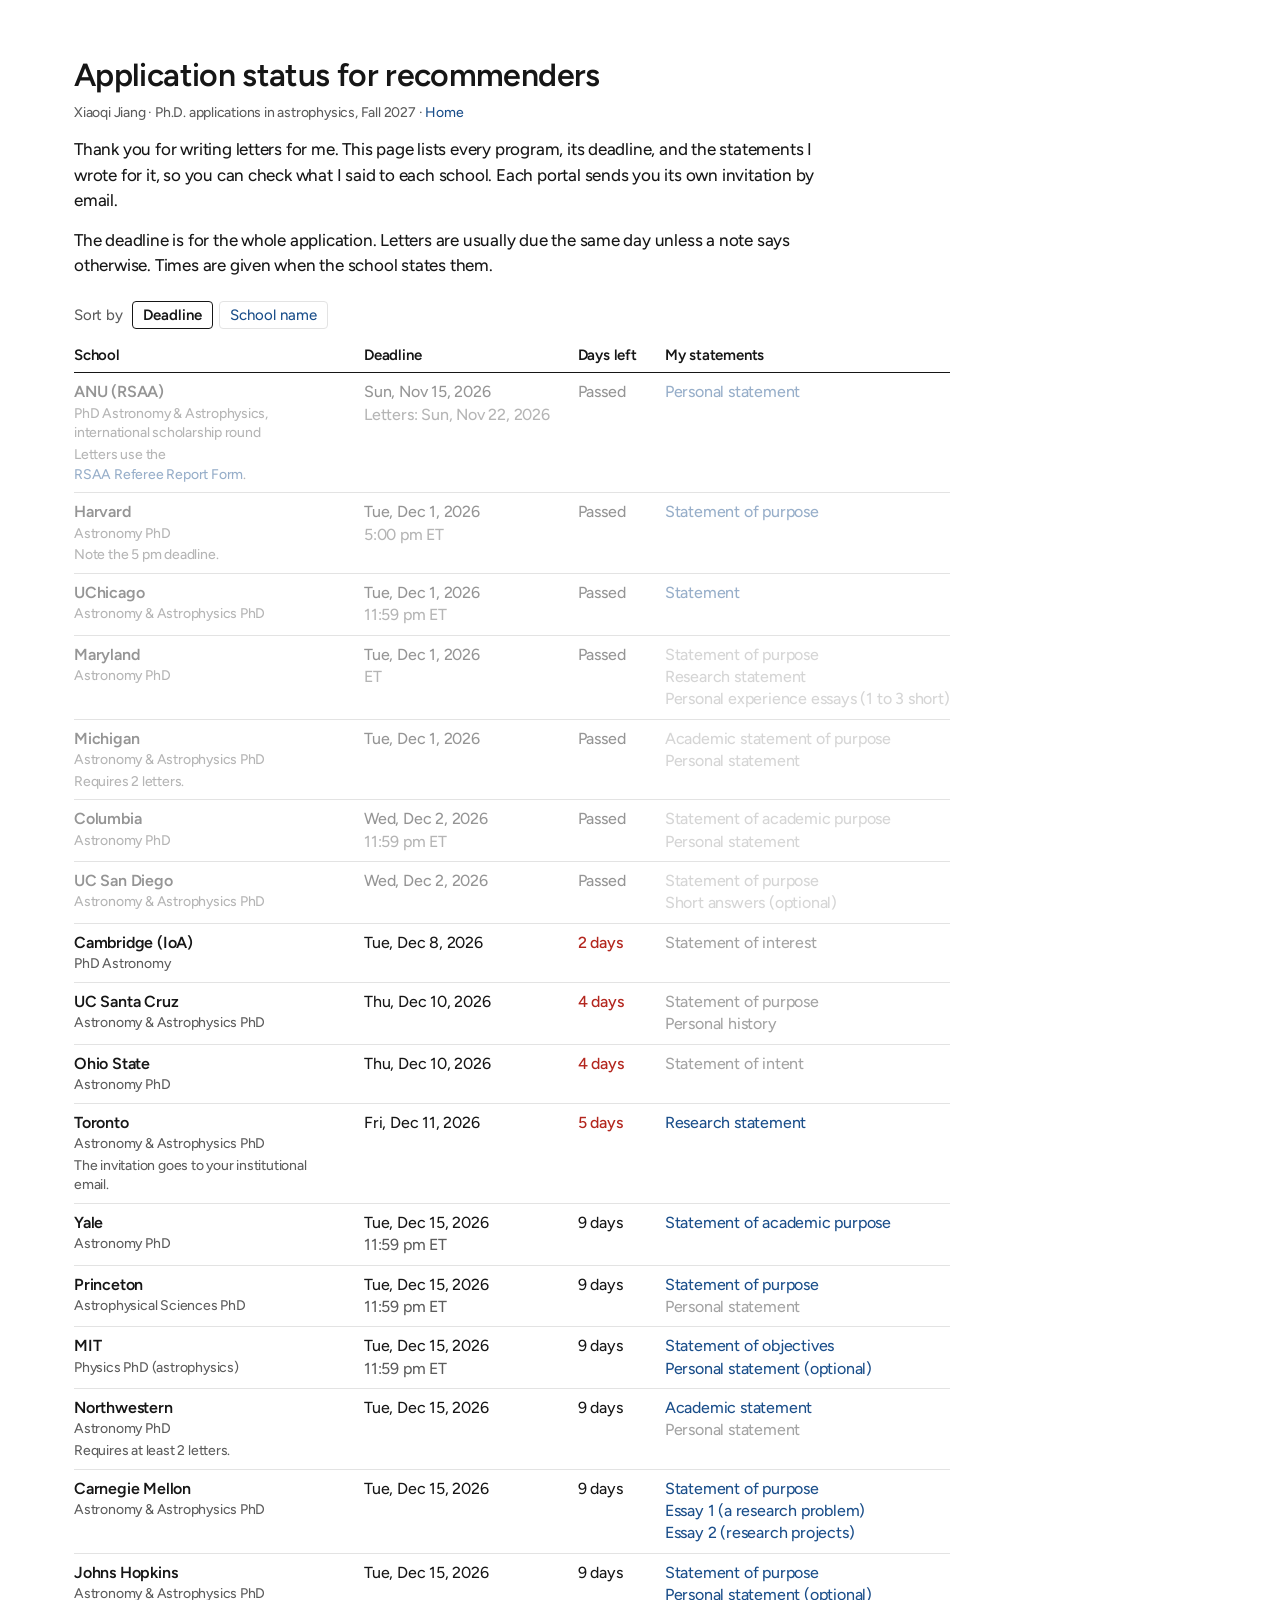
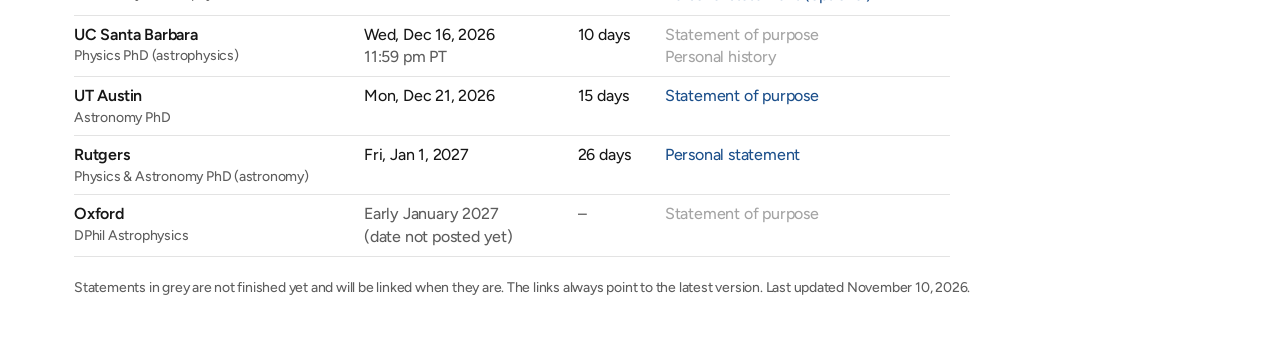
==== applications/index.html @ 821d6c6a "Applications: list every required statement, grey out unfinished ones" ====
<!doctype html>
<html lang="en">
<head>
  <meta charset="utf-8">
  <meta name="viewport" content="width=device-width, initial-scale=1">
  <meta name="robots" content="noindex, nofollow">
  <title>Xiaoqi Jiang: application status for recommenders</title>
  <link rel="preconnect" href="https://fonts.googleapis.com">
  <link rel="preconnect" href="https://fonts.gstatic.com" crossorigin>
  <link href="https://fonts.googleapis.com/css2?family=Figtree:ital,wght@0,300..800;1,300..800&display=swap" rel="stylesheet">
  <link rel="stylesheet" href="style.css">
  <style>
    .wrap { max-width: 1180px; margin: 0 auto; padding: 56px 24px 40px; }
    .wrap h1 { font-size: 32px; font-weight: 600; letter-spacing: -0.02em; line-height: 1.2; margin: 0 0 8px; }
    .intro { max-width: 760px; }
    .tbl { overflow-x: auto; margin-top: 10px; }
    table { border-collapse: collapse; width: auto; font-size: 16px; line-height: 1.4; }
    th { text-align: left; font-weight: 600; color: var(--text); font-size: 15px;
          border-bottom: 1px solid var(--text); padding: 6px 28px 6px 0; vertical-align: bottom; white-space: nowrap; }
    td { border-bottom: 1px solid var(--rule); padding: 8px 28px 8px 0; vertical-align: top; }
    th:last-child, td:last-child { padding-right: 0; }
    td.school { max-width: 290px; }
    td a { white-space: nowrap; }
    .sort { margin-top: 22px; font-size: 15px; color: var(--muted); }
    .sort button { font: inherit; color: var(--accent); background: none; border: 1px solid var(--rule);
                    border-radius: 4px; padding: 2px 10px; margin-left: 6px; cursor: pointer; }
    .sort button.on { color: var(--text); border-color: var(--text); font-weight: 600; }
    tr.past td { opacity: 0.45; }
    tr.soon td.days { color: #b3261e; font-weight: 500; }
    .prog { color: var(--muted); font-size: 14px; }
    .note { font-size: 14px; margin-top: 2px; }
    .dl { white-space: nowrap; }
    .days, .n { white-space: nowrap; }
    .st { text-align: center; white-space: nowrap; }
    .ok { color: #1b7a3a; font-weight: 500; }
    .muted { color: var(--muted); }
    .todo { color: #a3a3a3; white-space: nowrap; cursor: default; }
    .group th { border-bottom: none; padding-bottom: 0; text-align: center; font-weight: 500; color: var(--muted); font-size: 13px; }
  </style>
</head>
<body>
  <div class="wrap">
    <h1>Application status for recommenders</h1>
    <p class="muted" style="font-size:14px">Xiaoqi Jiang &middot; Ph.D. applications in astrophysics, Fall 2027 &middot; <a href="../">Home</a></p>

    <div class="intro">
      <p>Thank you for writing letters for me. This page lists every program, its deadline, and the statements I wrote for it,
      so you can check what I said to each school. Each portal sends you its own invitation by email.</p>
      <p>The deadline is for the whole application. Letters are usually due the same day unless a note says otherwise.
      Times are given when the school states them.</p>
    </div>

    <div class="sort">Sort by <button type="button" data-key="due" class="on">Deadline</button><button type="button" data-key="name">School name</button></div>

    <div class="tbl">
    <table>
      <thead>
        
        <tr>
          <th>School</th><th>Deadline</th><th>Days left</th><th>My statements</th>
        </tr>
      </thead>
      <tbody>
      <tr data-due="2026-11-22" data-name="ANU (RSAA)">
        <td class="school"><strong>ANU (RSAA)</strong><div class="prog">PhD Astronomy &amp; Astrophysics, international scholarship round</div><div class="note">Letters use the <a href="docs/ANU_RSAA_Referee_Report_Form.docx">RSAA Referee Report Form</a>.</div></td>
        <td class="dl">Sun, Nov 15, 2026<br><span class="muted">Letters: Sun, Nov 22, 2026</span></td>
        <td class="days" data-due="2026-11-22"></td>
        <td class="docs"><a href="docs/ANU_Personal_Statement_Xiaoqi_Jiang.pdf">Personal statement</a></td>
      </tr>
      <tr data-due="2026-12-01" data-name="Harvard">
        <td class="school"><strong>Harvard</strong><div class="prog">Astronomy PhD</div><div class="note">Note the 5 pm deadline.</div></td>
        <td class="dl">Tue, Dec 1, 2026<br><span class="muted">5:00 pm ET</span></td>
        <td class="days" data-due="2026-12-01"></td>
        <td class="docs"><a href="docs/Harvard_SOP_Xiaoqi_Jiang.pdf">Statement of purpose</a></td>
      </tr>
      <tr data-due="2026-12-01" data-name="UChicago">
        <td class="school"><strong>UChicago</strong><div class="prog">Astronomy &amp; Astrophysics PhD</div></td>
        <td class="dl">Tue, Dec 1, 2026<br><span class="muted">11:59 pm ET</span></td>
        <td class="days" data-due="2026-12-01"></td>
        <td class="docs"><a href="docs/UChicago_Statement_Xiaoqi_Jiang.pdf">Statement</a></td>
      </tr>
      <tr data-due="2026-12-01" data-name="Maryland">
        <td class="school"><strong>Maryland</strong><div class="prog">Astronomy PhD</div></td>
        <td class="dl">Tue, Dec 1, 2026<br><span class="muted">ET</span></td>
        <td class="days" data-due="2026-12-01"></td>
        <td class="docs"><span class="todo">Statement of purpose</span><br><span class="todo">Research statement</span><br><span class="todo">Personal experience essays (1 to 3 short)</span></td>
      </tr>
      <tr data-due="2026-12-01" data-name="Michigan">
        <td class="school"><strong>Michigan</strong><div class="prog">Astronomy &amp; Astrophysics PhD</div><div class="note">Requires 2 letters.</div></td>
        <td class="dl">Tue, Dec 1, 2026</td>
        <td class="days" data-due="2026-12-01"></td>
        <td class="docs"><span class="todo">Academic statement of purpose</span><br><span class="todo">Personal statement</span></td>
      </tr>
      <tr data-due="2026-12-02" data-name="Columbia">
        <td class="school"><strong>Columbia</strong><div class="prog">Astronomy PhD</div></td>
        <td class="dl">Wed, Dec 2, 2026<br><span class="muted">11:59 pm ET</span></td>
        <td class="days" data-due="2026-12-02"></td>
        <td class="docs"><span class="todo">Statement of academic purpose</span><br><span class="todo">Personal statement</span></td>
      </tr>
      <tr data-due="2026-12-02" data-name="UC San Diego">
        <td class="school"><strong>UC San Diego</strong><div class="prog">Astronomy &amp; Astrophysics PhD</div></td>
        <td class="dl">Wed, Dec 2, 2026</td>
        <td class="days" data-due="2026-12-02"></td>
        <td class="docs"><span class="todo">Statement of purpose</span><br><span class="todo">Short answers (optional)</span></td>
      </tr>
      <tr data-due="2026-12-08" data-name="Cambridge (IoA)">
        <td class="school"><strong>Cambridge (IoA)</strong><div class="prog">PhD Astronomy</div></td>
        <td class="dl">Tue, Dec 8, 2026</td>
        <td class="days" data-due="2026-12-08"></td>
        <td class="docs"><span class="todo">Statement of interest</span></td>
      </tr>
      <tr data-due="2026-12-10" data-name="UC Santa Cruz">
        <td class="school"><strong>UC Santa Cruz</strong><div class="prog">Astronomy &amp; Astrophysics PhD</div></td>
        <td class="dl">Thu, Dec 10, 2026</td>
        <td class="days" data-due="2026-12-10"></td>
        <td class="docs"><span class="todo">Statement of purpose</span><br><span class="todo">Personal history</span></td>
      </tr>
      <tr data-due="2026-12-10" data-name="Ohio State">
        <td class="school"><strong>Ohio State</strong><div class="prog">Astronomy PhD</div></td>
        <td class="dl">Thu, Dec 10, 2026</td>
        <td class="days" data-due="2026-12-10"></td>
        <td class="docs"><span class="todo">Statement of intent</span></td>
      </tr>
      <tr data-due="2026-12-11" data-name="Toronto">
        <td class="school"><strong>Toronto</strong><div class="prog">Astronomy &amp; Astrophysics PhD</div><div class="note">The invitation goes to your institutional email.</div></td>
        <td class="dl">Fri, Dec 11, 2026</td>
        <td class="days" data-due="2026-12-11"></td>
        <td class="docs"><a href="docs/Toronto_Research_Statement_Xiaoqi_Jiang.pdf">Research statement</a></td>
      </tr>
      <tr data-due="2026-12-15" data-name="Yale">
        <td class="school"><strong>Yale</strong><div class="prog">Astronomy PhD</div></td>
        <td class="dl">Tue, Dec 15, 2026<br><span class="muted">11:59 pm ET</span></td>
        <td class="days" data-due="2026-12-15"></td>
        <td class="docs"><a href="docs/Yale_SOAP_Xiaoqi_Jiang.pdf">Statement of academic purpose</a></td>
      </tr>
      <tr data-due="2026-12-15" data-name="Princeton">
        <td class="school"><strong>Princeton</strong><div class="prog">Astrophysical Sciences PhD</div></td>
        <td class="dl">Tue, Dec 15, 2026<br><span class="muted">11:59 pm ET</span></td>
        <td class="days" data-due="2026-12-15"></td>
        <td class="docs"><a href="docs/Princeton_SOP_Xiaoqi_Jiang.pdf">Statement of purpose</a><br><span class="todo">Personal statement</span></td>
      </tr>
      <tr data-due="2026-12-15" data-name="MIT">
        <td class="school"><strong>MIT</strong><div class="prog">Physics PhD (astrophysics)</div></td>
        <td class="dl">Tue, Dec 15, 2026<br><span class="muted">11:59 pm ET</span></td>
        <td class="days" data-due="2026-12-15"></td>
        <td class="docs"><a href="docs/MIT_SOP_Xiaoqi_Jiang.pdf">Statement of objectives</a><br><a href="docs/MIT_Personal_Statement_Xiaoqi_Jiang.pdf">Personal statement (optional)</a></td>
      </tr>
      <tr data-due="2026-12-15" data-name="Northwestern">
        <td class="school"><strong>Northwestern</strong><div class="prog">Astronomy PhD</div><div class="note">Requires at least 2 letters.</div></td>
        <td class="dl">Tue, Dec 15, 2026</td>
        <td class="days" data-due="2026-12-15"></td>
        <td class="docs"><a href="docs/Northwestern_Academic_Statement_Xiaoqi_Jiang.pdf">Academic statement</a><br><span class="todo">Personal statement</span></td>
      </tr>
      <tr data-due="2026-12-15" data-name="Carnegie Mellon">
        <td class="school"><strong>Carnegie Mellon</strong><div class="prog">Astronomy &amp; Astrophysics PhD</div></td>
        <td class="dl">Tue, Dec 15, 2026</td>
        <td class="days" data-due="2026-12-15"></td>
        <td class="docs"><a href="docs/CMU_SOP_Xiaoqi_Jiang.pdf">Statement of purpose</a><br><a href="docs/CMU_Essay1_Xiaoqi_Jiang.html">Essay 1 (a research problem)</a><br><a href="docs/CMU_Essay2_Xiaoqi_Jiang.html">Essay 2 (research projects)</a></td>
      </tr>
      <tr data-due="2026-12-15" data-name="Johns Hopkins">
        <td class="school"><strong>Johns Hopkins</strong><div class="prog">Astronomy &amp; Astrophysics PhD</div></td>
        <td class="dl">Tue, Dec 15, 2026</td>
        <td class="days" data-due="2026-12-15"></td>
        <td class="docs"><a href="docs/JHU_SOP_Xiaoqi_Jiang.pdf">Statement of purpose</a><br><a href="docs/JHU_Personal_Statement_Xiaoqi_Jiang.pdf">Personal statement (optional)</a></td>
      </tr>
      <tr data-due="2026-12-16" data-name="UC Santa Barbara">
        <td class="school"><strong>UC Santa Barbara</strong><div class="prog">Physics PhD (astrophysics)</div></td>
        <td class="dl">Wed, Dec 16, 2026<br><span class="muted">11:59 pm PT</span></td>
        <td class="days" data-due="2026-12-16"></td>
        <td class="docs"><span class="todo">Statement of purpose</span><br><span class="todo">Personal history</span></td>
      </tr>
      <tr data-due="2026-12-21" data-name="UT Austin">
        <td class="school"><strong>UT Austin</strong><div class="prog">Astronomy PhD</div></td>
        <td class="dl">Mon, Dec 21, 2026</td>
        <td class="days" data-due="2026-12-21"></td>
        <td class="docs"><a href="docs/Austin_SOP_Xiaoqi_Jiang.pdf">Statement of purpose</a></td>
      </tr>
      <tr data-due="2027-01-01" data-name="Rutgers">
        <td class="school"><strong>Rutgers</strong><div class="prog">Physics &amp; Astronomy PhD (astronomy)</div></td>
        <td class="dl">Fri, Jan 1, 2027</td>
        <td class="days" data-due="2027-01-01"></td>
        <td class="docs"><a href="docs/Rutgers_Personal_Statement_Xiaoqi_Jiang.pdf">Personal statement</a></td>
      </tr>
      <tr data-due="9999-12-31" data-name="Oxford">
        <td class="school"><strong>Oxford</strong><div class="prog">DPhil Astrophysics</div></td>
        <td class="dl"><span class="muted">Early January 2027<br>(date not posted yet)</span></td>
        <td class="days muted">&ndash;</td>
        <td class="docs"><span class="todo">Statement of purpose</span></td>
      </tr>
      </tbody>
    </table>
    </div>

    <p class="note muted" style="margin-top:20px">Statements in grey are not finished yet and will be linked when they are.
    The links always point to the latest version. Last updated November 10, 2026.</p>
  </div>

  <script>
    const t = new Date(); t.setHours(0, 0, 0, 0);
    document.querySelectorAll('td.days[data-due]').forEach(td => {
      const [y, m, d] = td.dataset.due.split('-').map(Number);
      const n = Math.round((new Date(y, m - 1, d) - t) / 86400000);
      const tr = td.closest('tr');
      if (n < 0) { td.textContent = 'Passed'; tr.classList.add('past'); }
      else if (n === 0) { td.textContent = 'Today'; tr.classList.add('soon'); }
      else { td.textContent = n + (n === 1 ? ' day' : ' days'); if (n <= 7) tr.classList.add('soon'); }
    });
    const tbody = document.querySelector('tbody');
    const rows = [...tbody.rows].map((r, i) => (r.dataset.i = i, r));
    document.querySelectorAll('.sort button').forEach(b => b.addEventListener('click', () => {
      document.querySelectorAll('.sort button').forEach(x => x.classList.toggle('on', x === b));
      const k = b.dataset.key;
      rows.slice().sort((a, c) => k === 'name'
        ? a.dataset.name.localeCompare(c.dataset.name)
        : (a.dataset.due.localeCompare(c.dataset.due) || a.dataset.i - c.dataset.i))
        .forEach(r => tbody.appendChild(r));
    }));
  </script>
</body>
</html>
---- applications/style.css ----
:root {
  color-scheme: light;
  --bg: #ffffff;
  --text: #161616;
  --muted: #5c5c5c;
  --rule: #e3e3e3;
  --accent: #1a4e8a;
  --font: Figtree, -apple-system, "Helvetica Neue", Arial, sans-serif;
}

* { box-sizing: border-box; }

html { scroll-behavior: smooth; }

body {
  margin: 0;
  background: var(--bg);
  color: var(--text);
  font-family: var(--font);
  font-size: 17px;
  font-weight: 450;
  line-height: 1.5;
  letter-spacing: -0.012em;
  -webkit-font-smoothing: antialiased;
}

a { color: var(--accent); text-decoration: none; }
a:hover { text-decoration: underline; text-underline-offset: 2px; }

.page {
  max-width: 1000px;
  margin: 0 auto;
  padding: 72px 32px 48px;
  display: grid;
  grid-template-columns: 240px 1fr;
  gap: 64px;
}

/* sidebar */

.sidebar {
  position: sticky;
  top: 72px;
  align-self: start;
  font-size: 14px;
  line-height: 1.5;
}

.avatar {
  display: block;
  width: 160px;
  height: 160px;
  border-radius: 50%;
  object-fit: cover;
  margin-bottom: 20px;
}

.name {
  font-family: "Source Serif 4", Georgia, "Times New Roman", serif;
  font-weight: 600;
  font-size: 28px;
  line-height: 1.2;
  margin: 0 0 4px;
}

.pron { color: var(--muted); margin: 0 0 20px; font-size: 13px; }

.affil { margin: 0; }
.org {
  display: grid;
  grid-template-columns: 22px 1fr;
  column-gap: 8px;
  align-items: start;
}
.org img { width: 20px; height: 20px; object-fit: contain; margin-top: 0; }
.org.sub { margin: 8px 0 0 22px; }
.org .deg { color: var(--muted); }
.org.prev { margin-top: 14px; }
.org a { color: var(--text); }
.org a:hover { color: var(--accent); }
strong, b { font-weight: 600; }

.links {
  list-style: none;
  padding: 16px 0 0;
  margin: 20px 0 0;
  border-top: 1px solid var(--rule);
}
.links li { margin-bottom: 6px; }

.toc {
  display: flex;
  flex-direction: column;
  gap: 4px;
  margin-top: 20px;
  padding-top: 16px;
  border-top: 1px solid var(--rule);
}
.toc a { color: var(--muted); }
.toc a:hover { color: var(--accent); text-decoration: none; }

/* main */

main { min-width: 0; }

section { margin-bottom: 44px; }

h2 {
  font-size: 29px;
  font-weight: 600;
  line-height: 1.25;
  letter-spacing: -0.02em;
  margin: 0 0 14px;
  padding-bottom: 8px;
  border-bottom: 1px solid var(--rule);
}

p { margin: 0 0 14px; }

.topics { margin: 8px 0 0; padding-left: 1.2em; }
.topics li { margin-bottom: 4px; }

.project { margin-bottom: 26px; }
.project header {
  display: flex;
  justify-content: space-between;
  align-items: baseline;
  gap: 16px;
}
.project h3 {
  font-size: 19.5px;
  letter-spacing: -0.015em;
  font-weight: 600;
  margin: 0;
}
.meta {
  color: var(--muted);
  font-size: 15px;
  margin: 2px 0 8px;
}

.date {
  font-size: 14px;
  color: var(--muted);
  white-space: nowrap;
}

.papers { padding-left: 1.2em; margin: 0; }
.papers li { margin-bottom: 8px; }

.edu {
  display: grid;
  grid-template-columns: 1fr auto;
  gap: 6px 16px;
  margin: 0;
}
.edu dd { margin: 0; text-align: right; font-size: 14px; color: var(--muted); align-self: baseline; }

.plain { list-style: none; padding: 0; margin: 0 0 14px; }
.plain li {
  display: flex;
  justify-content: space-between;
  align-items: baseline;
  gap: 16px;
  margin-bottom: 6px;
}

.note { color: var(--muted); }

.sc { font-variant: small-caps; }

footer {
  font-size: 13px;
  color: var(--muted);
  border-top: 1px solid var(--rule);
  padding-top: 16px;
}

/* narrow screens */

@media (max-width: 760px) {
  .page {
    grid-template-columns: 1fr;
    gap: 32px;
    padding: 40px 22px 32px;
  }
  .sidebar { position: static; }
  .toc { flex-direction: row; flex-wrap: wrap; gap: 4px 16px; }
  .project header, .plain li { flex-direction: column; gap: 0; }
}
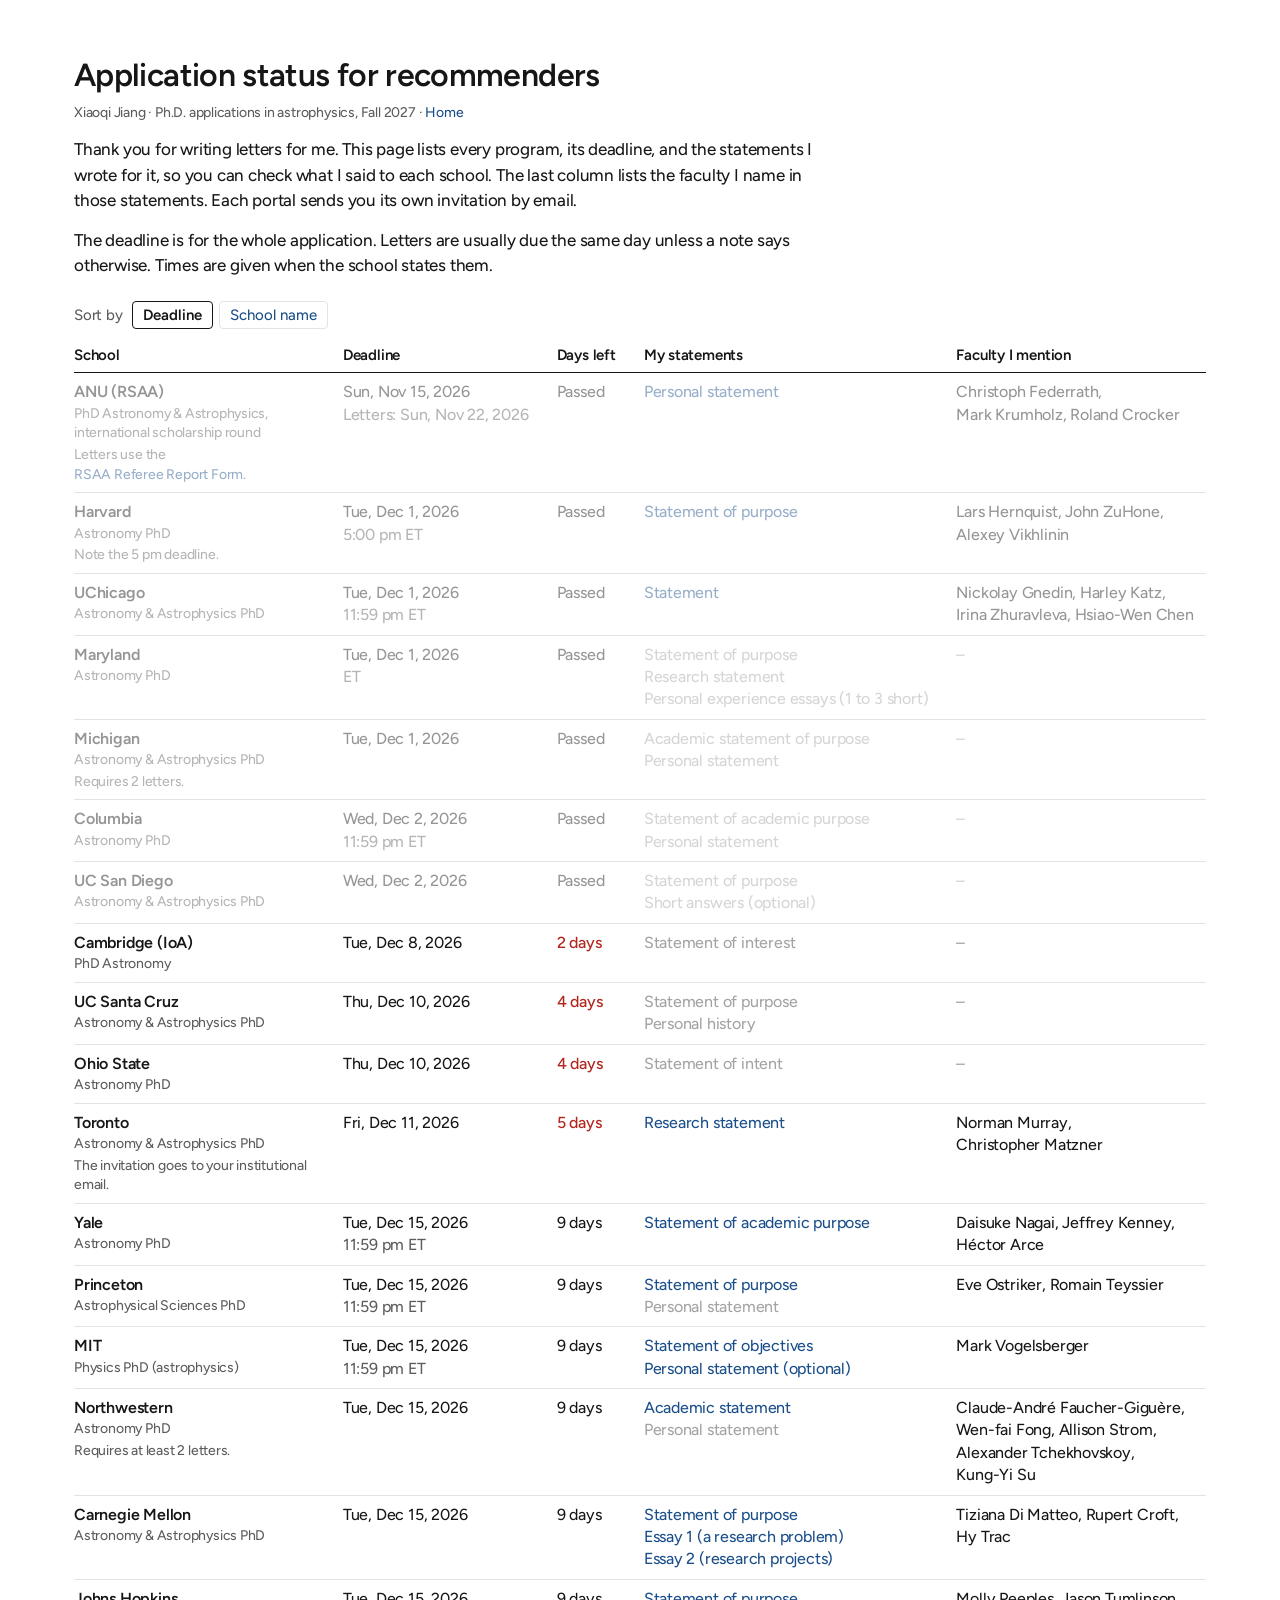
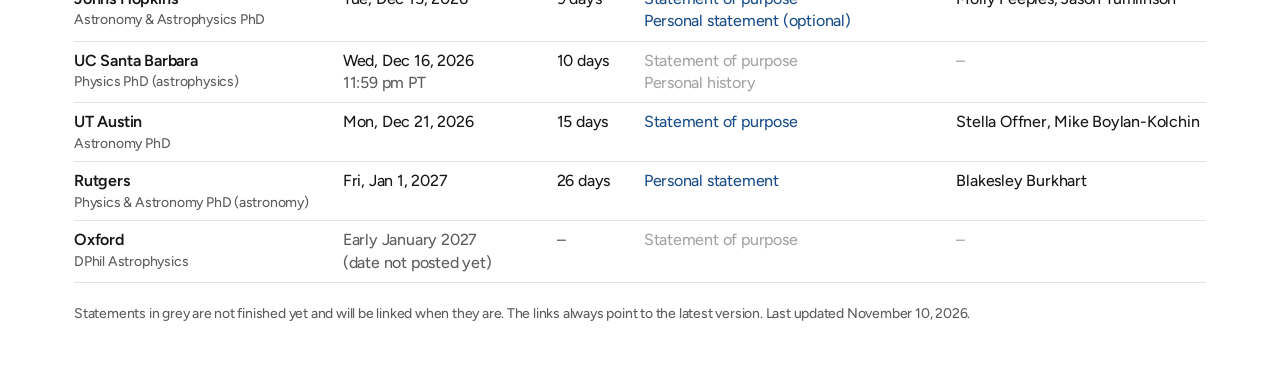
==== commit e91fbff1: "Applications: add faculty mentioned in each statement" ====
--- a/applications/index.html
+++ b/applications/index.html
@@ -19,7 +19,9 @@
           border-bottom: 1px solid var(--text); padding: 6px 28px 6px 0; vertical-align: bottom; white-space: nowrap; }
     td { border-bottom: 1px solid var(--rule); padding: 8px 28px 8px 0; vertical-align: top; }
     th:last-child, td:last-child { padding-right: 0; }
-    td.school { max-width: 290px; }
+    td.school { max-width: 270px; }
+    td.fac { max-width: 250px; }
+    .fn { white-space: nowrap; }
     td a { white-space: nowrap; }
     .sort { margin-top: 22px; font-size: 15px; color: var(--muted); }
     .sort button { font: inherit; color: var(--accent); background: none; border: 1px solid var(--rule);
@@ -45,7 +47,8 @@
 
     <div class="intro">
       <p>Thank you for writing letters for me. This page lists every program, its deadline, and the statements I wrote for it,
-      so you can check what I said to each school. Each portal sends you its own invitation by email.</p>
+      so you can check what I said to each school. The last column lists the faculty I name in those statements.
+      Each portal sends you its own invitation by email.</p>
       <p>The deadline is for the whole application. Letters are usually due the same day unless a note says otherwise.
       Times are given when the school states them.</p>
     </div>
@@ -57,7 +60,7 @@
       <thead>
         
         <tr>
-          <th>School</th><th>Deadline</th><th>Days left</th><th>My statements</th>
+          <th>School</th><th>Deadline</th><th>Days left</th><th>My statements</th><th>Faculty I mention</th>
         </tr>
       </thead>
       <tbody>
@@ -66,126 +69,147 @@
         <td class="dl">Sun, Nov 15, 2026<br><span class="muted">Letters: Sun, Nov 22, 2026</span></td>
         <td class="days" data-due="2026-11-22"></td>
         <td class="docs"><a href="docs/ANU_Personal_Statement_Xiaoqi_Jiang.pdf">Personal statement</a></td>
+        <td class="fac"><span class="fn">Christoph Federrath</span>, <span class="fn">Mark Krumholz</span>, <span class="fn">Roland Crocker</span></td>
       </tr>
       <tr data-due="2026-12-01" data-name="Harvard">
         <td class="school"><strong>Harvard</strong><div class="prog">Astronomy PhD</div><div class="note">Note the 5 pm deadline.</div></td>
         <td class="dl">Tue, Dec 1, 2026<br><span class="muted">5:00 pm ET</span></td>
         <td class="days" data-due="2026-12-01"></td>
         <td class="docs"><a href="docs/Harvard_SOP_Xiaoqi_Jiang.pdf">Statement of purpose</a></td>
+        <td class="fac"><span class="fn">Lars Hernquist</span>, <span class="fn">John ZuHone</span>, <span class="fn">Alexey Vikhlinin</span></td>
       </tr>
       <tr data-due="2026-12-01" data-name="UChicago">
         <td class="school"><strong>UChicago</strong><div class="prog">Astronomy &amp; Astrophysics PhD</div></td>
         <td class="dl">Tue, Dec 1, 2026<br><span class="muted">11:59 pm ET</span></td>
         <td class="days" data-due="2026-12-01"></td>
         <td class="docs"><a href="docs/UChicago_Statement_Xiaoqi_Jiang.pdf">Statement</a></td>
+        <td class="fac"><span class="fn">Nickolay Gnedin</span>, <span class="fn">Harley Katz</span>, <span class="fn">Irina Zhuravleva</span>, <span class="fn">Hsiao-Wen Chen</span></td>
       </tr>
       <tr data-due="2026-12-01" data-name="Maryland">
         <td class="school"><strong>Maryland</strong><div class="prog">Astronomy PhD</div></td>
         <td class="dl">Tue, Dec 1, 2026<br><span class="muted">ET</span></td>
         <td class="days" data-due="2026-12-01"></td>
         <td class="docs"><span class="todo">Statement of purpose</span><br><span class="todo">Research statement</span><br><span class="todo">Personal experience essays (1 to 3 short)</span></td>
+        <td class="fac"><span class="todo">&ndash;</span></td>
       </tr>
       <tr data-due="2026-12-01" data-name="Michigan">
         <td class="school"><strong>Michigan</strong><div class="prog">Astronomy &amp; Astrophysics PhD</div><div class="note">Requires 2 letters.</div></td>
         <td class="dl">Tue, Dec 1, 2026</td>
         <td class="days" data-due="2026-12-01"></td>
         <td class="docs"><span class="todo">Academic statement of purpose</span><br><span class="todo">Personal statement</span></td>
+        <td class="fac"><span class="todo">&ndash;</span></td>
       </tr>
       <tr data-due="2026-12-02" data-name="Columbia">
         <td class="school"><strong>Columbia</strong><div class="prog">Astronomy PhD</div></td>
         <td class="dl">Wed, Dec 2, 2026<br><span class="muted">11:59 pm ET</span></td>
         <td class="days" data-due="2026-12-02"></td>
         <td class="docs"><span class="todo">Statement of academic purpose</span><br><span class="todo">Personal statement</span></td>
+        <td class="fac"><span class="todo">&ndash;</span></td>
       </tr>
       <tr data-due="2026-12-02" data-name="UC San Diego">
         <td class="school"><strong>UC San Diego</strong><div class="prog">Astronomy &amp; Astrophysics PhD</div></td>
         <td class="dl">Wed, Dec 2, 2026</td>
         <td class="days" data-due="2026-12-02"></td>
         <td class="docs"><span class="todo">Statement of purpose</span><br><span class="todo">Short answers (optional)</span></td>
+        <td class="fac"><span class="todo">&ndash;</span></td>
       </tr>
       <tr data-due="2026-12-08" data-name="Cambridge (IoA)">
         <td class="school"><strong>Cambridge (IoA)</strong><div class="prog">PhD Astronomy</div></td>
         <td class="dl">Tue, Dec 8, 2026</td>
         <td class="days" data-due="2026-12-08"></td>
         <td class="docs"><span class="todo">Statement of interest</span></td>
+        <td class="fac"><span class="todo">&ndash;</span></td>
       </tr>
       <tr data-due="2026-12-10" data-name="UC Santa Cruz">
         <td class="school"><strong>UC Santa Cruz</strong><div class="prog">Astronomy &amp; Astrophysics PhD</div></td>
         <td class="dl">Thu, Dec 10, 2026</td>
         <td class="days" data-due="2026-12-10"></td>
         <td class="docs"><span class="todo">Statement of purpose</span><br><span class="todo">Personal history</span></td>
+        <td class="fac"><span class="todo">&ndash;</span></td>
       </tr>
       <tr data-due="2026-12-10" data-name="Ohio State">
         <td class="school"><strong>Ohio State</strong><div class="prog">Astronomy PhD</div></td>
         <td class="dl">Thu, Dec 10, 2026</td>
         <td class="days" data-due="2026-12-10"></td>
         <td class="docs"><span class="todo">Statement of intent</span></td>
+        <td class="fac"><span class="todo">&ndash;</span></td>
       </tr>
       <tr data-due="2026-12-11" data-name="Toronto">
         <td class="school"><strong>Toronto</strong><div class="prog">Astronomy &amp; Astrophysics PhD</div><div class="note">The invitation goes to your institutional email.</div></td>
         <td class="dl">Fri, Dec 11, 2026</td>
         <td class="days" data-due="2026-12-11"></td>
         <td class="docs"><a href="docs/Toronto_Research_Statement_Xiaoqi_Jiang.pdf">Research statement</a></td>
+        <td class="fac"><span class="fn">Norman Murray</span>, <span class="fn">Christopher Matzner</span></td>
       </tr>
       <tr data-due="2026-12-15" data-name="Yale">
         <td class="school"><strong>Yale</strong><div class="prog">Astronomy PhD</div></td>
         <td class="dl">Tue, Dec 15, 2026<br><span class="muted">11:59 pm ET</span></td>
         <td class="days" data-due="2026-12-15"></td>
         <td class="docs"><a href="docs/Yale_SOAP_Xiaoqi_Jiang.pdf">Statement of academic purpose</a></td>
+        <td class="fac"><span class="fn">Daisuke Nagai</span>, <span class="fn">Jeffrey Kenney</span>, <span class="fn">Héctor Arce</span></td>
       </tr>
       <tr data-due="2026-12-15" data-name="Princeton">
         <td class="school"><strong>Princeton</strong><div class="prog">Astrophysical Sciences PhD</div></td>
         <td class="dl">Tue, Dec 15, 2026<br><span class="muted">11:59 pm ET</span></td>
         <td class="days" data-due="2026-12-15"></td>
         <td class="docs"><a href="docs/Princeton_SOP_Xiaoqi_Jiang.pdf">Statement of purpose</a><br><span class="todo">Personal statement</span></td>
+        <td class="fac"><span class="fn">Eve Ostriker</span>, <span class="fn">Romain Teyssier</span></td>
       </tr>
       <tr data-due="2026-12-15" data-name="MIT">
         <td class="school"><strong>MIT</strong><div class="prog">Physics PhD (astrophysics)</div></td>
         <td class="dl">Tue, Dec 15, 2026<br><span class="muted">11:59 pm ET</span></td>
         <td class="days" data-due="2026-12-15"></td>
         <td class="docs"><a href="docs/MIT_SOP_Xiaoqi_Jiang.pdf">Statement of objectives</a><br><a href="docs/MIT_Personal_Statement_Xiaoqi_Jiang.pdf">Personal statement (optional)</a></td>
+        <td class="fac"><span class="fn">Mark Vogelsberger</span></td>
       </tr>
       <tr data-due="2026-12-15" data-name="Northwestern">
         <td class="school"><strong>Northwestern</strong><div class="prog">Astronomy PhD</div><div class="note">Requires at least 2 letters.</div></td>
         <td class="dl">Tue, Dec 15, 2026</td>
         <td class="days" data-due="2026-12-15"></td>
         <td class="docs"><a href="docs/Northwestern_Academic_Statement_Xiaoqi_Jiang.pdf">Academic statement</a><br><span class="todo">Personal statement</span></td>
+        <td class="fac"><span class="fn">Claude-André Faucher-Giguère</span>, <span class="fn">Wen-fai Fong</span>, <span class="fn">Allison Strom</span>, <span class="fn">Alexander Tchekhovskoy</span>, <span class="fn">Kung-Yi Su</span></td>
       </tr>
       <tr data-due="2026-12-15" data-name="Carnegie Mellon">
         <td class="school"><strong>Carnegie Mellon</strong><div class="prog">Astronomy &amp; Astrophysics PhD</div></td>
         <td class="dl">Tue, Dec 15, 2026</td>
         <td class="days" data-due="2026-12-15"></td>
         <td class="docs"><a href="docs/CMU_SOP_Xiaoqi_Jiang.pdf">Statement of purpose</a><br><a href="docs/CMU_Essay1_Xiaoqi_Jiang.html">Essay 1 (a research problem)</a><br><a href="docs/CMU_Essay2_Xiaoqi_Jiang.html">Essay 2 (research projects)</a></td>
+        <td class="fac"><span class="fn">Tiziana Di Matteo</span>, <span class="fn">Rupert Croft</span>, <span class="fn">Hy Trac</span></td>
       </tr>
       <tr data-due="2026-12-15" data-name="Johns Hopkins">
         <td class="school"><strong>Johns Hopkins</strong><div class="prog">Astronomy &amp; Astrophysics PhD</div></td>
         <td class="dl">Tue, Dec 15, 2026</td>
         <td class="days" data-due="2026-12-15"></td>
         <td class="docs"><a href="docs/JHU_SOP_Xiaoqi_Jiang.pdf">Statement of purpose</a><br><a href="docs/JHU_Personal_Statement_Xiaoqi_Jiang.pdf">Personal statement (optional)</a></td>
+        <td class="fac"><span class="fn">Molly Peeples</span>, <span class="fn">Jason Tumlinson</span></td>
       </tr>
       <tr data-due="2026-12-16" data-name="UC Santa Barbara">
         <td class="school"><strong>UC Santa Barbara</strong><div class="prog">Physics PhD (astrophysics)</div></td>
         <td class="dl">Wed, Dec 16, 2026<br><span class="muted">11:59 pm PT</span></td>
         <td class="days" data-due="2026-12-16"></td>
         <td class="docs"><span class="todo">Statement of purpose</span><br><span class="todo">Personal history</span></td>
+        <td class="fac"><span class="todo">&ndash;</span></td>
       </tr>
       <tr data-due="2026-12-21" data-name="UT Austin">
         <td class="school"><strong>UT Austin</strong><div class="prog">Astronomy PhD</div></td>
         <td class="dl">Mon, Dec 21, 2026</td>
         <td class="days" data-due="2026-12-21"></td>
         <td class="docs"><a href="docs/Austin_SOP_Xiaoqi_Jiang.pdf">Statement of purpose</a></td>
+        <td class="fac"><span class="fn">Stella Offner</span>, <span class="fn">Mike Boylan-Kolchin</span></td>
       </tr>
       <tr data-due="2027-01-01" data-name="Rutgers">
         <td class="school"><strong>Rutgers</strong><div class="prog">Physics &amp; Astronomy PhD (astronomy)</div></td>
         <td class="dl">Fri, Jan 1, 2027</td>
         <td class="days" data-due="2027-01-01"></td>
         <td class="docs"><a href="docs/Rutgers_Personal_Statement_Xiaoqi_Jiang.pdf">Personal statement</a></td>
+        <td class="fac"><span class="fn">Blakesley Burkhart</span></td>
       </tr>
       <tr data-due="9999-12-31" data-name="Oxford">
         <td class="school"><strong>Oxford</strong><div class="prog">DPhil Astrophysics</div></td>
         <td class="dl"><span class="muted">Early January 2027<br>(date not posted yet)</span></td>
         <td class="days muted">&ndash;</td>
         <td class="docs"><span class="todo">Statement of purpose</span></td>
+        <td class="fac"><span class="todo">&ndash;</span></td>
       </tr>
       </tbody>
     </table>
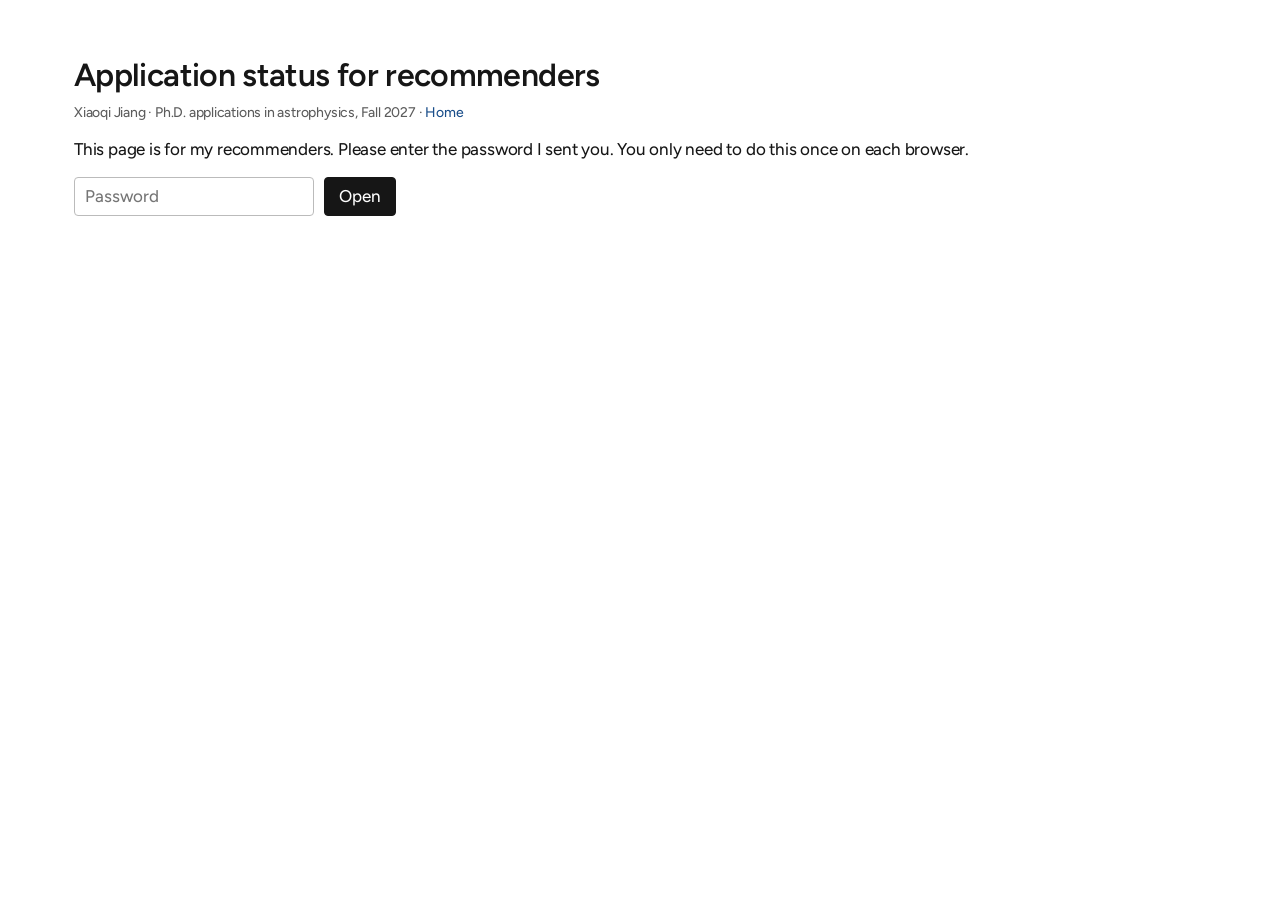
==== commit cba75da4: "Applications: encrypt page and documents behind a password" ====
--- a/applications/index.html
+++ b/applications/index.html
@@ -37,6 +37,10 @@
     .ok { color: #1b7a3a; font-weight: 500; }
     .muted { color: var(--muted); }
     .todo { color: #a3a3a3; white-space: nowrap; cursor: default; }
+    #login input { font: inherit; padding: 6px 10px; border: 1px solid #bbb; border-radius: 4px; width: 240px; }
+    #login button { font: inherit; padding: 6px 14px; margin-left: 6px; border: 1px solid var(--text); background: var(--text);
+                     color: #fff; border-radius: 4px; cursor: pointer; }
+    .err { color: #b3261e; margin-top: 10px; }
     .group th { border-bottom: none; padding-bottom: 0; text-align: center; font-weight: 500; color: var(--muted); font-size: 13px; }
   </style>
 </head>
@@ -45,181 +49,49 @@
     <h1>Application status for recommenders</h1>
     <p class="muted" style="font-size:14px">Xiaoqi Jiang &middot; Ph.D. applications in astrophysics, Fall 2027 &middot; <a href="../">Home</a></p>
 
-    <div class="intro">
-      <p>Thank you for writing letters for me. This page lists every program, its deadline, and the statements I wrote for it,
-      so you can check what I said to each school. The last column lists the faculty I name in those statements.
-      Each portal sends you its own invitation by email.</p>
-      <p>The deadline is for the whole application. Letters are usually due the same day unless a note says otherwise.
-      Times are given when the school states them.</p>
-    </div>
+    <form id="login" hidden>
+      <p>This page is for my recommenders. Please enter the password I sent you.
+      You only need to do this once on each browser.</p>
+      <input id="pw" type="password" autocomplete="current-password" placeholder="Password" required>
+      <button type="submit">Open</button>
+      <p id="err" class="err" hidden>That password did not work. Please try again.</p>
+    </form>
+    <div id="content"></div>
+  </div>
+  <script>
+  const SALT = b64("KLucrKuFjNDWvG6eoOoSzA=="), ITER = 600000, DATA = "zBySknoUyp3wOA5YYdDYV+A4nEeWnhCi9lh71+bbIlddlSKwkdQrGXLPZHFuOL6NencH8zX6jwlQEQXFYnmSdpy2MJJ4iCndNMG6Kfb8/HxWHb63TRdCjv+QDErBUzGnNPg7rzlA1XaMXUOMzUZtzoNu842moBa2H60n1ZLaTheipt5Ww0kY+RyORODoX07wQlIDbq94F4XgG6BpfzxUQSHK571Riesc4EPqnU5lMS8C0oCD0Sbk7tWTWML0nP6FYSYacFstlxSI0IQKfE0GqbX5IN/[base64]/aDCXjJCTj2wVGVeXvMDAV2Sq+qWTQEF5+UwHs34+Ulyqvz4M1+de5/wwf7eNA5YaslpKqVsAkQ+piwezUvMbBFsPF1EdNFWlXAfy7/[base64]/pcVIfOOuTCBk2o1XvjQr4oP3jBPG3oJWnjysj6rHLuV3CLfa5rFa1Vo5+Wa+97/rBweSR7fRIYl9iVG4BdopWpLvV3LIinGsV1eGGVIxKpmi2tYL25SI/eHPvYmX63txMnwHml9QrPSof62p+DOmsJOmdw/6R7olxAFxdvoYk0sMKZBqeqxe+TprocqPPyEXbgIr/dbRw6c1giKLHwy+ffeD3JYMtyOnhoFdj5MD0eXNTFBym6GTsb4QxEUs75HGyvlQ/XfarDFy2y4y8+dhvpALfqcm9uAJEXWqaGn8gZiTktV4F5sFddOf7qrdDyeLRauuB88VvOfQQWNg+/28Vt4YaDmgJbb1Pm7YCQrTC1XRbPkJYuQODVTrO9Pv7uyV8bK9WuNLPLrCRBt0JRw+Q5E83ZASCTbD5qnpgfi0HatWa+aVt23Lv/T2szDc71GyoNmpSZiKlUDt4xrcVgp4FoWMcBT5Y9i+moOeM0PAmsK4xMaEszZja2E1MrJi55CZQ3K/FQuJwTsDZ8PVSzkEXxf7KHfGWHU9A59YQ7s8V8l2HRu/BY2MDJNOSgBiVHnqwtMUAoMZmG8DSQbu4O7DIY77pyHCq+n25xaLnd+ZE6J6nw46XkwCeW4sV0AniQzLEsKaE8blDMci7MpAg9E38DHcHMcon7yFyekJCePhuOcF8kYvIhWJaxhwAYE9gyBQv25EWYGyocJ3b1iiAw8HU/kxXXYCECqGXl+PEG8rtwsaUFfRfR7K5q55fNgQTze3uGOISfKoR3s8/QBXppbKfaOGCujsNWGHwpZO3GNip5a60DWp1cyc+35ixwMpBH2CpFFLCOC9ZZOrz4j28NxfbOd64Hs5w3EH5AeDMJV1aaGlL4SZpm8TkVvzMy5VeW6lFYPGcuYi7D889amo6pvDoZerEx5+OAi0SMLi1o/Gd5ZW6hSJ0IhO7IZ0h06M/8RjqJh44XcPeITb1FJDyM9xcycxHPKA2XWt8Cr3EhBRdkT+hTPy3qNaV/ywmjxpM3pEcQz11Kx0V6fWM/UYR/8TdlyDlg8ml7C9lpaLwpQdy75KOmhm1kRuuAiqYtv9m9Bp+Hxhh0UAujvb1oODMnmp6RARcBi4ChXsofcC4Us0C9R1zvIaWWalSNs2pikl3uHn0SIIxINQBdBtBGMA0XyjSyNs6x0IutPoBBv8pfAqzw4UudfKOz0dZzrOXhJJqHZJ/KWNtLI4WT6HnxX8MPSbUFuWBus4Y3+WiMrW/O/wDZBKe6g/96pktelqpkOeQ4RzFjitYw/rCCVwcnwH/ga6bK01QJjmZUxfc/uzzd27/Vq5wVC8UKuq6rOZDEW4qixwNeLZV+OrBJ1lW05remx3p3Zs6SK2W3Ffe2nN2xhiwWZrRiBvXtPbKKZbg1+bvDMIOdq3/6zTXUF2GvbdmMyoiPtOJdKADadsc76Rj0niYICJ7VJuMZWvVPIupj1vWO6da905ahBUpWyfrbr3Vuy7GVcYpJnP4/J5hZ3C2ds8vxt5D91tYJ+0wm5vn16Cox4NC2RziPWLTvMcTcuBo8x0Q8h6EDurzlXc6prBMfsGmyeEIgGL1IQCUsH5BaMeSNjVW641aJ/xtUpaDkyeNMDzrjN39DKLKQ8Jicx8wW5OWOuNQfJlh/Tiz27ZE98eUqcXc7MHE8miSU+tjE0JLON/F5/AKSqseHB3WBH+4XU3syY8BBUKnFE/z8iYzXUUaJF6xBVNzXA7oX3oTCJ+RKnitqlFL4HRVXC7l3KIb+Cx3pTieJard/KL1dpwob3bqe3CdPvqGIoZlHqatXQtpGSQL1KIdv8CPAYDnAzkPNzfNgARz7CNK7un85mX33lz/1NtgCDfUURpeXlG6kyC03ePRty+/kERBjUKazhF/7qzmj7LFEXxd0uHu4esR0TFfHt6mJIKLtmUgbpzSaxOJhiRksGu2rYpqKNXKeO78w3bLo7BPPRcW/2QtHYnhB6/nNaqOrzNupUUuw4UmaYar4I2hqpN1wpWqIoVa7hCNJAm/OLnvIAYXO+AGea485dsZFUWh4hlVkaZveUD/A/Wd3Phm8Z+qnmXFI1CpXbeAp3zLfWr014ousKLoEuNt8uzkz1I46Ju+R2mXvKaSHWRqzIb9Fuwd5NPfy2N6kN5b3AOm8eDtXbYVHit+wGt5LVpg0enj43YThTTgsqN5eBJM4uXGwObwIjhz/zUMdolA+yMS0WO9UOMFHvZVanWi2vaZJWmjm0EltO6x9pA6rujjELNs+ZWZsyBPRa/soyaEZprOpmvyZ4f77qdzsJY2VC7QpW6rpzRuIiFnr1p/ipLds7SdYwvYkMVyr8pcp1sxOb1CX803ulDPdyb5ULLDznk+Q00yZewl30CCBeUzD9kE3RClIKlUx083UiyH1J9ZrWOI5ETvDHQ+Q+TiIOk1nvHmgbzWaoU6UHEcpFSgxpEsfm4aDBFlACN/5wM7EPMT4MqtNlQVp7Ze1OFNJ35Hfx6NwN9/S5ZhIsGqTgGy54QHY1Eg3bcmsWcgNRgylYsJrMNJ0om2k7Jejq1vEHkwzkezcBra7BuKlOMpF0e6dSn2dXKxWJ6uG63lnWHyjtI4TreBPR2a6W7i1BqBd/WYviEKnqHLqIVKnhaP8LvZeBAtxPRe1brqXe+BKkT6M2KkP193nClU9VTVLpitOEf2D3aA68Ht5Gv2sBW0IjMgxbbYqGqJC/OK+5CSQO1KOf+RwPxTq8GZJhzN7nyRacu7PtgRlQs5Iq2SPloLVE7+kjx2zk8XKi/PFr/6n27HL86EObpO2QFZ7PJ9Dq6xopF2gv5jrhjdoZYSUGqhtsagRLgF7erzREJZaAKXQ3Iz/PKcLR9Xm+oxARc97hKbr3GbPm+bhOt0qVombIIkrvlXv4DvkzydChftWYQ6z4/Zyw9evBbireQcOO2f8lRl3cUKoI4fxm57lMIQaC40/y9hnlm8tuGsm7B+iQK0Ck652sZdRpfiTp3b3njObp7dT1wO9UhHf0Gd3ToXQlVyhru9mnfpbLbpj7XBX4V88XNQM1//833dQAcinnR8v/zuuD1pH9GCGooTA6JHVFCa2IYlfIWQuNU3iunC1cejrcCsSqJgqmEW3S/HEKBQ5yj7hQtKTmM6yXirzB0brgtpzjcQtzo7jMgdKGHd6ea+f6mcjfafXhNa5G0j0S/I1nCkjIxdZqKBfNT925kfJrZDoX3fO7rF1S/OXQ6xHRdDAdeM1Hv1xsjR/iuKl7232W5vmiuGrHtWxHiIyne9OtFfca595NyYfAeE8NbJGOChk5I9VzDIsyX5mEkybNjjirt91vD6sTTcJpXAmXgXemi7mRvIP5Foby/OqXXTIyaRG6Mc5bHtDudb+i1ncGeO1Rg/FBBcq9FY1EEBKhPVfqn0MmhSObsF36xC++iAsxVK/d1+0iODyaV/G/UVb62Sn5wjjYkn3rLO27h/kZTaKfzHzW6IZpoU54kfBxo19usqJdB9pE61uepOZi2IaSlID201/q1Pt4MyKfrhhxgCJMgcC3opRvBRC9+odELFwS9zhMtTWTNc9LGiQAM1RdEaHhY5+iE0O/5vriO3kPvR13HUwGQ5QCKNvocB1o+XydVz4iFZVBgBhMfofPmplBf2McbJnulLOTGBWN8GJQmNNaKPheBdrfBe1sFA3dqN9/f7O8Hluyg4+y+ORHq3Fm6mgnQdLgJv6HpBRHXEaxSDI9EGw9A7DTB2PyImdK+G1jzOceDPju+ouftzxlioLIuajjDVRjROcxTHD5xY8wUvf+O7+ke9Q1/ZAyjKaP1zUyTx/OFeAeDIVeMS/AglfWQWaNpH5wLG0Fvi5AJgkFvsbe9fTYY3b8pnKTfCrGp/bXcKoM0NMu16Heu3B6HSURJZgPeePm79s98MCVX0TIeIzL9BbqQ0ef350lj6TeHNlog0IvRbyHZP+A2e4TdOOKs/1ep/q173PSzuYNn/GKofjjseMOB+RZtfCxZ1HCtXG/pCrRUyn4/ntQingoELlrirogbXlEBrhunnDa/FtZGfp0g8GBJkTur8E8y33GVPUZS4DEZCJ7Sxl05MqnqiMdubQXmX77LBxzb3vdbX9JMIrThWJ+nLIaVA2yPl6HbF8DgksViTae6SmAE8hzXukahACvvaRDq6uG971Vc/wNTJNe9ylo9hwI2h0u1c8ZbkwlN66x8pmh6RTmA2N2avXDEzno3rr6lvl0vmeAxQjEwrEqN13MHaEB9QNbbUYfLwZn2nc2iyHQV75q58oXCc6FFfi95hewBwsCV4/1Ajy/whc/Q/XAoQevdcc7iK0YRt/YVBZcomLSF3MqKL8sIC8beJUfTpPv71XeZHaAjyxKOPee0rbnRau+bkzA9gLDFy33AQftnoxVmFMsW3K9HdtBbeZ94aoBW2Wly5o76CkZqeqjE9g5AjYsCD5Rib+piyg512Gq39oJmjjvPxco+amaL88OyAcxnKw0wUNOUpIprjSi2avWPpxNXs0yPPHcr7W9Fn+ex/9vPQTsqzy3n0eyyCPYzzkTJS9sqhyAaQlxXpzi9Fn6tedL5tqhPf/PvGdTOp1Ruz39iAYLY3rEq236BSM9AF8fez7G4m73hg3Uqk+OwisZRhHENVSpNPLZramtqU2g4w7Ym2ic9PinQDq9IgCZUp31sYZgnxIVwYaDiOoKZAZXoJqAFy4QrKrgy09TKHy7pqF4x8hG9HlQu+4wYFK/bI1txM0nsXROLdoYMMiEegpew8JPNOMB0P0LPYNUn1ZbokI95c5cYIoVnQE7e9Q0X1K4ukjIAb4/MBFcjfUPuw5MZA3Ux1dbF9cH5m3gQkm/RoU27dq5G3AED9ZhII78LB7mHz9gsuCTyNrWxSvYQxb4gy/Vb2/AMwXLXB/Qtn/2DOUBgxH+2eDFc0Vl3SfvLdfqsMfgZAQs8Cz+imtTPTa5TqQ8k70KgAIy/6NPBwmMUQfNUW/ZHFO9WW/xrBr5WVql3xqbTIlnqjFI8NUUun+2yT9O4gGoTFLaIW1m80bpSQJc79pe5hdQx7m5IN9zZ7T5F7ynp0fnTe4xzA5Ohkdm1HMpD9U7XZ7AC+1ROe5bw5RP+8VKvaAVVer8YJEFnzO2isEnuMj6Oed5XpBhUVqTubG4RBqaFaVaKsjeGkqF/h7D5ooqTELUu+PibT++AbQUUm2zy2t1vK+2D9mhpSTH2I/YFEWFJDrjxtLFuxqaTZmVgNWcgbPDayF96mabuCgmpFeU7WThfiUSSq6/n4NgniNQA69z27ma7GhhFuR56jZug3cKDrCt7DBkzBdOZaBxFPh59xlArrTEex1fGb05Jx8lbFK2b3e0Q2Kx0gHF0q8R9ZnBRqbyC7SK0wiLNFJHJity+eH8chI+oEKoeIxZDUJRQKDcX1dFm+4/nDPyXYQJz3wmemQNIAprPn99+Q7Kxn9xz0RKmWR4338PQyRzEXqbE/lZ1s6S6NsaiHO3MggKZzLtjYJC9PyV1WdLU/Zpal2Mzdgy2+iCIa+pUn2jAbFTxMuUppD412MjMLIo4Gak5iDf9sLxEePsokpfBybN3tweKpUHLWw7QhyyTvCnNJQmx7kihrGm4tVpgCcYoTKsqBFShif9PiefYukuQ8K5xeBzknYitMEZTJ1AkVBPrbIw9FUVGGkXiiR/SvTwRZChYm/GYIDpDAHpRE2U3xFD9IZEel/IhTIrbPvPiz11KWsfH7rHcTXsE5F90dODjAxW38NRemHolBgQPdd0gv/aaaEnYdvTPAEJvZaMvCu+ZKqE+8vLbgVX1hGJq4z957WSnLxk6GpHfh8iy06FpwedDQfhynx4h5NI5czp25gNP4EokzbOvGn7pH4W/LxAThDhsx9Af2/FJ4+CrOcWlEy9anQvpYnM3jQGhAkskQKNBXwAhRt0+x9p0dwHQl0t6hpUjGIL0bAGxyzu4HBGdU4UUWIUlaPqq6nIXBiBB41nqAbqgEFxmrEnZDlfFJAjRexA3mVcib0uojEsr5Cm0xtgbnQippxH/A7I5/aI0ACPrj7Ag9z0zIx1MP9rquhOoWFH+yTozujlgS/W68LXb3U8AxQQYYbQpTa7JHu7Tw8TxZduUjFg08gSCPgqHI0GTYhuc7d7uporhf+lpxdlTi3u8aHuoUr+Xf5ZPA9qEXbSQ06RFNZ65n3tMxaqYpssCHb4MIFqT1ZIGrnscUDqN+G7nhk5YBOeWNF7AKdnkJyD1KsXGCmgDE9whoDDOpIKBp658e7Vs2ifSqKrC/bybBoQ83RZtdbBuHLb+yjlSBFImmRI72EVnBiFb0H9EtuqnKfR7icEMT9h8Qzofm5CA8w5dGQ1m2myfpkSy3BbyuFEe6OF+K0pPGidc1B1m0Q4tMIYoVZ6WbQhkcfuZEXRc84YREWROf1CdIlfnb/xZN6vzA0y9PgAgr1BE0uSFIQBmDitWLLBlfgKBBX0XWZp0NDFGU6L7xwfIZm59WaoUNPCwboi5YVfmJe+jbqIJY036+5tuZH5kOGprZu3sZJcIqXGIdvqdtn08lx49qmnKQRoL789qrcZdGZTbvsqvWPDZa4CAXDyy1mETW/wKn78jFVbnAA2FTAapNjwIz1J/hO5zVsIreiOh6FU7tf5xoInc+gwuSxanZ44GHotc0awPfyLvqCezZNValxunN3VLWBecrUbUzKZI8mYOsr8sE7lppYn7rbas4rT1CatZaAFI75s3Es7qxZhXQSu9zix7qg/In8b4BKnMJn2walWVwCWgbxo0GwKTkM7fKnInx2Z7jYkkvdvccpygKXoU/G9w1rSLIrLehnex7NcaTZ/vhbJp64FUdvT2tO7eQbgDhvmyNYvWQ1ttOSnwLrICnYZtnkArWV6w0aPi0oTIqG2dQues+/Sxq/[base64]/ZVBzknSpUd0QtB3wD05MhSkSeRm0u40+ZlU4fD3oesbIqJo2Hm66xJP55E7qHxJg1jmUrZCzZOxeGrr2W6gsGeU/0ZSgxukIYMBM7atrWkcEQoIso1YRmyY2lmSMn9kSlJXwW51kwqRn9O0B7wViy/t1JH9QWzNrOZ0fW5KtWDolvb4NkkhsPyDS16RD2bkcYPrNgHDb0baq0CxFDXb/TsYRRjo15iB/ppD4LwWdx4yzAuiEOkEnz5H2pNbsMRrb6VIgvGojulg0QkMLtvWqBBD0pFZRqa/lepyQuvEvIjKq4bS4dbtHJN0ylPy5swiCWrkSeJv15BTvn/0Ie2K0IbXya73x664Pxz+vDAK9C4+gfXY//aBJdS9LicMDN+J3aAuo3tFvJWvyDo5oV5waZq/xkkXLpwRXRknXQortm0pDHj6D5OE1sCd5Q2R1N6sb2aE/pY3b6exrEDB8DbyTHny0RDEBl33JnfNTaKlbJHf35ZgUzmoDbIeX3EvONu9dtGHaqXyykR49y0EFwG4BGSm2Nmdwd0bQxIbJNA3UeJfwZTm9X48vh7/CcKvJkgeBw3RuMhcpYyNF2s77tfW7tT8D2jIpu4XXLqdKOlAlyz/SlkA2dOdJ6rZye+wdlPID2fKEiYTzIIaPxU/m+MmNTvASpx0pRFPmlLv+9wTARF20SmLmsRHQmgMyJmABwhQdLLpa4WuFB9HE+UQSkmGZ/FWWYct3mEVVW69/VZW/1Vw6HhoJVVFLCeYd2B4fQ+Ih+t5UtQMWCenTefTZ3DL7Nb+IhD8W+CYJ/V9r+aLDPqhE4OyDBFrdsxcgOXhU/ptXO/S5oUazB7Q/GfFLk60tcIYmaguF6xg1U3plPFERPqCJzlu/AHvNCWiqYoe6ccJ/QabdYp9ejw1Q89XZvvni2GDSbM4IdApGVyH+9lEP5yMJnvj7OzGoDtIDYCjzxUpdDLv+x4dem47k5d/jCF1Ljkl/EjhuwzflYJRsl7Ed87b04sNkcoC2aE/htR1YwfD9jf4v8/6JdeP785i9pj2hJNEnhai9fnPbbrTmZFhmJIQjrdLWR+H7xTv1MZm32USB0sKAGXSXuRp6HT77jZyIzoGR2t54TS2vmHRbY4/z0CprQsQh6Mmpv/JRYWaDAfIBGxTD97ZeRFnpnBJb9FHDqQxY0yRjZjShGULvqLA5Oy+QgYz5xo8ZD/[base64]/[base64]/rTGdnSA+Aikr500r0Tk4VSKxcA6KCi0z3KLemY5jKLoZUus8MKOPcCKL4Y7C6zpCP05Eac4yD/xxQUm5iDWMvwJ3wA3F/dHkTVij76mQt8/[base64]/tioHoUybZ4/yaK/21r83iphEqsdKikqyc1paKKPdKTokh2AKTGYBNHMikZ/dWSpWcaoV/+N78WQu44nJXhD85HySWaVcOmqbpUYyO83ggFzw9USvHXelnIPx2bs8XKjIuv+701mzAfIPObP0nG1Rygx+6CmWUVPuhYhJUAR1VR9WVbFG3nFy19NoL8Hq8lO0SeDN8NSI1xj33FOleWLsitSZYR2teOPXD11vP8zVyqMYR2/[base64]/yUSBQKJl0ivbeAeJzgPPe5k7BRmZeGsRf2J3vNfCgzc3qukDFyyT/8zpsrjt8Iq8P9vM69AYeLmCQndYr8XInh/JO+fvOReuj/JdCL53UmHbcsq21WoILYFG+7sQ3kYZKT+sUovDCgSTIL/D6O9nYOPKUDY1tBcs75TUKWCQdoNGkaC3r9l/jMs49gIteqDgCco3BdmwE1Fb1gqFQ3D7jgt+LyK1PjuIJIGRarFzJXGj5ETpFqr+wo1/fpYqAISPahsDfzzMHIHLK3MDlEAWYVFLTnTvpv/Lba4RXluNv5C7xQ4xGPQQuj2tNhw0NmtX6oJijUX/xIDf6A9DHud8GIapPfICvk3JU4YHGYIV79ez1nipp00x9KMNsZ4s54KVhoMXB3wEaIQohOj5gCawXoxkCWSVNBTdWYlMwib6VuJor9jbh7VWJ+5UWFt/MhMjby9GT5zbyNYu3EaQX4V5QAMY7oc+enkImxQlr+FdZ2t44DtAsUTXwVW8nFI8a6McyaNmHM9RwIHhGwK9p8+KbbIl817VptJmtAmlaSuzm2x1GMTlV/nXlQhi4WyTCD78y2YsJ9p2kYpLzyL+RykJgARtZLeN6NCSb99vzm1M1lhKB1RgLa2Q92BdaDY/3aBd07yhw6KA0syf2qM1D+3CNnC4bpMBSbswSGgOc7nYBTSQ5n8Oe5prXuCWS7vgBRu2sC3gbAab7aHcD/7mg9atkLiO2OLvSSO0DSeOKVTxERaeF7utdzMxrP3VwY4PbX38baubgeZ0XE60frvB1z0VDy+RUydnTJq8CWrZjlNmHkMgCx3vHnawuOGwYJqugSbk3dEhGVSkJvQxp/SCTlXgPudggnhDoPHBcL8Dffpvud2vtMv2GH7Y5e7GWulfbBGEYsIN/6YXflPFTNTpbNsYlMdstC1v0KRjMjXPX30dlCapj8fcBGV5fE97w3aE46juQRLfA8ph/B97MJ/0x4vE/PoYsh7ri6aPHpAbhNrHxIK/pP3tznkjkH9dKyPFv7ajGOT5Vk1C6byypXSRBadfE9es0o0Gs60zVwoPgVbKfXdnW6OIzvG0VpTP5incYrBtv+rpoyxrppvpV8aDJ16ffyFBh/qnDw+368DbqyIokJ41yqbLnQOWGpyXQSKtwOTAfFeCQdodHYD/[base64]/RMKas9WY7gkIe8thTSx2CxY3+S7aCXNIY0kEDBoqfyQfZEqS3uL9d28rym5DCUdZjztbDCwLRM7t2kFI7YBg0XuC+GbjfLICMPjK/xQ1JyvnOCbbQRSeKwYvbq3uqfQOCXuJ3m6nrX6tToZ0+pVwuuNJzsKERPjgVj6TlfeBcITxYv/mk+R7dZ0sqTJ5DX0PG2y6TrERPjE7QBpNnfH0MW09eEvbSfXbaW0btG2bVdERaaBRctwAcUSi8X6qIhN627JqHCsiMT3QhHXTMv88AOcdrf/6gNvx99GPqusPiYHhq3mZ40QA+PN1Yd+CEKYnMzgoi8CDVtgwRka0mip8/g+IuXN8bDmNV7MuxcvjyMeAQjo8zf43DYEFawv1uu/s7ZGT1pFCHTn4PdItjPNv0elYgRY8ZV3pJ+/V1I+2ozl5uBpjzfFl3ph5AldpiPBkPVMNOckqJjOZ8m8KJbn/RCKWG9pN+mfq1D5Q8Mdz4dHMpzy7u+zHfCPRwZCJ32KdwXO1nzBHNZmz4WwI+Bc2VQ+ZY1oN8jx6ocAWELyEe5v9+FUumLXyLj0PzpUGLKhTb7vrdGXZAtIqQyGuatu/qR51j5R9PMIyp3tMT0OMm3BtNbX2cXAHR/H2FMKVBNtcWn6Tv30OP3RxvXW/NA0j3iolh5cfJ6/61PpF2czioqrolsaq3eAsewj3Z4k90mjZbqttvt3r70pjDHGyR76pM4Wr6qpgxNEjtHnyLWnLsebBTdbSe7bgwUszErAre+A8jQLA2snlPt9GoNeMIfocn/JqBNQfA1LAkagetZLt8j5mN7R/CNNrGS/OcYkzSxgxVjvbSruqXBDE5nlAEJ2qOuvDRTNWY1TI9Qp3JPj+9vEhkVe0NcEs/ktCLKqG2uIAfGKhpgPC+SA7xOLEHu3XqET3IJR2CnwsOa34ARLD907ZvPp00sS+nCahVCNEUJY+lnlitSwKO3/trV/fQIXnTCzgUBmlYYlw/JI+MvQxNWR59FaeR2vva8zCGYUl47p9FtuNNAIe7LMfU8o77gYUhlPuuxnzdYpT0MKe+SnjPoTfgrX2aTQ1uG5CQ+sqmXve6073GPJ5gh1XQpex/GjFa9hMkMS5BaKjbTjM0zHgZ08uU9TSx4Er5cVw83uHWemFxW+DVJrVRzLrBJE+wHu7YtbAgchD+4Mzs8lgxj7Gx6wH4M35JHoyF8M7WaMcCTTfAokJkPniRQ8ZCWPFHiDHyn3Dv8Mv24wkAGS0P0PjRSVBKbYCvEy49MwaJ5UKZFVAZRj+YB/OjWVmg4TMyAnaRSBKbT8wVHgyY8vS2mcfMGweX4odW291a6onSGuPlf4YHt6Yub3qe0N8/OCck96mr4RnVh4Y9V/Bpk2p7JaSNE9X39+XPjZkAG5Lp2aXqWv8z4kzJx5SWHz/NeSvhgfqNrxJvKSHgfG5zwdje5u89RoDn0woti7G/iGsF1I+DYauhdfoMboGcmHIsZewOdxeTT5c6c/fg1eP+oIlR+M4JyY00iy2SEmYxNMkwEIJfyY4/hc0n3x9iSBpUBQfYmk69FptTSu27q0SR1GYfFjkyFiujGwSX/MfYPUCJSSwTlBIM9NAw+bLtDyIffXWM2G082W4KvBYjZAkeGBCxkzRQ1v5NW5JrCrmHhCPA7mygcIEi6n8weOjJ3hIjw64EFI1mOtb00CsLrg1lz/nX0SqcczI4bImQb74F6R/KVKzCTVEoXc5GnMzVI14jYwx/U+n2R2c42W1io2i6jeqZhdjeJRsEusLFYCqgE7pJxTX20nkyL016SZBXElJmgqBf9yCwgWC8mXqo8w76x52u/yFLJw3J5ezvPT6lBVl30ok6iUWrA4gkJllJ9YVFZm+SW2yfmywRGAlbQjy3JFJ/QXrvgZzNVBvcS7X8RY9e0NUKPeK2EAlObAzrb0V6v04eNPY/MQRTe0zPOif+aVnuJ9/VTOo79OSSeGW2GVJwg/izqa5y/UWCo55vYg89VLt+BA9VcrvRWkJ/YzQ/tKcbD1aMVNsc5B4QZll6Xi/lWzPTrrFMl/ENBy09YQGP1YZmmbRIojiqXXq04Yvv079hBUQzFEw6Q7YwxUsmYxgRApH+rcD+pEpBlQOoqaljSWLt6fZ4kCbvIxRCgcyLZM+6JSiA7wkGCdVyz81DpI8ipyAl6LeWmsuy5H/vqc8nJldUTJDfyzFH1aFNBdsr+VLJ/xAYP+UvDup54yQ7NhYaGqGwey9epj/d++3p80TaRncyxf3K7lwdy+HhNcGQl5ZeQ3VsqepCyYPfDpRWJ2y6qdzPpBCoihv4FUlZAGwYzQg6nGgVF18AlOeZ64oMqd6zvadvm5RDsUJC5KR2zpGxoUxTuSJracV+6yc2qFrj4dMKjxG50V8g/dsIRa7ttAMo2mlQQ8PbgE1p0C/QjNQEMbqky5XzG3i4Jeba5KBsE9EtVd0E4giBX3tJ47sQoT0N58nPhpZHFCEEfFGl3k6zqfpokA8yM9+v9OPa1ktJOC143BLvqf/51CkLmEhROvHAXyhFy+7FRrpkmEOW3Qq6UKHjLkulZ4/[base64]/5OD8RC2lHspWExvlag8D8q7ra3acbOOo79VW/izK6D6aXI2me0Jo1cUkU5mpfpgnsnna+444daawlJaWRVauuK/ROO1igmhTfYPgHUGf7jAyUjfcg7fNnW4qxUkVxDdiuhanPWdes/PUD2EQv2M1MuM5dZUOxJpG9m1bMsYMWhB5Z8VDkluyaipyrctrqKcN9l2x5xCxB74AZIbN04UADirhHtY10Rso0fkfFrnYndF7SjN3yZMLxoNe5J+9i129hq6YRop+rDoPpS/7cIZKXdVrrHgoK0Ljc3+oz3tjBkjCibcEngAE/XuiVHY1GwvZdunNahjB3cPdleg3rtMfO4xz7CIOh1cMigHbSsfEBIIyL0RYi22/PNe1U3dSLcIUNH6M2wI6DAyDXpbd/5hl0K+bPGVEir+HYrCAWeT30mRgoxO2ZbRuhCGD2FvuZuJAVGU8tCt7j76G071YhMOwyVPMUrBQxNTS8LXzKlbpYa/DRV/wo/zbEH2bALBBRhWJx1iVmkO24kAJ4s4FvCxus4gOVixKtYnKrIHsS+dS+Z6kdBde6Lph4XBbGFHRGE7ADPevRBaPWDVAAR/Osp+0hykHklYNedCMb3FazEVMZ5eXbK5QN/NQtkY5C4s2HTBcZMIWZbJkQCiM1qfmL2L1mc7iark61mlqr0HGajUC3LVTzdo+TzSs+dH/2PFitSPe9YgmJx1AsyuQC3VB/iHRjlp2Kq3+A6xE/T1LvPqbc3cYFxgCgLps20kPdG0m5uMK1Ch9FZSnJSHb+fZcJjXtI7DgERPPIrrlIqRurrY9IlcJ3eP+/VNyZNB9YK4oGJJGbmYpBY1Rli965xb3HFc9vzkYBTTflvPisvCXfBZ4XEd/WgS+SI1NqSUENUDeqKzCoKrsLSLvM4ub3TrzMjNHTjdGmCakOzldWOoaCCzpIiq80nyx41cnBxIlnhw3xVrFabXcJhL7JH71Ddhsvi9D320nj1toGZ8e9uIixp88meYyHsj77QVDfXdD69BKo5NK+aVRcrUAer0mUJEN+dgRHC9J/+gWLZwTRS1cGAiTLyHJyq8XkQqKftaJSTG5w5BgXga/IDhqexVX4pDGtsV+fPknrhqr0o+toRP4X8Es4jh9tIIjXR4Z6Uvw4T8c0pNdlPp6IbMNTspFHcPkS3IVbC3a8V0qW6hcT/wDrRICvX713zrPzyL32QP+Qz7eL/[base64]/ccQjQOBGoCVqyTOaX39JfZuu2BH/SEwXQH8jUKll4Ye/EMB/3MhSIaUvsz7mPqAkJbpsxKWNndJ99pwEyZrGMO2ZBya9qyCIX116EYaQdGJpkRljvM/KRN5TBj6LKw/x7Bo+2Rl+Vbdt7Pv7MFIgWjdW8M83Hp2qxaMrteeeVGnWBjaf6+x8k5UWJaW/Xy4awSqYIEcJWd6e3sH0MMRNS9juSxhvZV8kUS8Uq0wgonzFaIJ+1iCjAyaM/fpmwWMRjrP5Ca5vHlGki+8NgTmKat53EZolZWZx+kevfAyV/yoWEluQgfz1egBoYuEUZl8OEgQ+UyAmAl0pUmcGGgQPCU07aDvDGiqkC6sRs3OpYi+7B865PCbSp0pg2Pb/uEq2HYFwpZsBkUDUQmXJmkW6etICp0MUQkQIkPQYLEz0qceJRgXA+Rs429GPyJeos9WJG+226NPfsx1Li8lALjJat0ipvP7tqNRD5JjDgoWpygzHltbHQrUXhSuS1UbHNc7AhbhKjR9RNgfpy2md7j+EHAdCkJwKT2iFUljipdfwIpRhGjrbo7mRo8y/zzVTGEyMXLH5NpSkyf5s6cauYLECoKeGRTsIQ47TrjA2QA++iQwkpyGY36FXXZUc5UdRw3SQZPKCm8ksD+IhxI5LWpqOPk0qV6I5KTRSdSojNwajq0yRivyUSnOTsx73QsXZZ3K/vbD2pHsB8uTBRcxAI6IjQZWjRy/7ZlufJsWiacEPMfffxLffwOBGFUFT1goCHSCLZd3yzfNsAF2qMQAf5JdyWAspyJ4UlaCkdBcUa4Vg4mmAuFc8jPsqQgZxBv0SmHLwGp8UoRWeeRuDQpxQ0xoFF2j39Dw18NppeJGwfn4NSVCc65LiuEzxMSSc4z8O81/Wx1q8L6xETWd4UDnELxTgjugrxW9Qn+P+o7hgXMhCYF8vjSKFA0e/pR40m9v6siUtCvEkPmnqE84XviWxzpnTDom16TJYc9cutUH41rxvzOinOOV6vlVJGxU3PLFqMpH6k3klRp+FxMIsW8eNUeaqSFCKY+UYgbm07h15zMO9VnUbKhVRDE3/FRYkcCUgUz4M73iimUmo7208BdgUpJCk2xlR1FndJYaG3mLCfxlmeYbnI4IYGapGnWxVVTThDU5HcsMioFit/7QTfbc5cnszds4X6GiDcdXimoasR/gqS+90xcDNvtZ4sDxeyAbTMk+xMYHELIEUJknf+oYPg0tXqhxro1vNXblqYGhFbMtrf4Elt76gIVYdAbrH1i/7J+qlEMLv51mydTjK3yu9coo6BT+H+9vxK02OVSKvaz7aJhNyLQMpC7hzZGdqZnc5YCuLLWQLKq/V6Ebq7Sj6210LruSaSyrL/ZcBKvXSqKqW8Stfuxt0v58G2XFyWTgZhRCjGvsCtNDEodRuGOcZuVpc6vUZ1gzWpZlxbDuXlLD6GpTvIJclmb5IOTzjBhcy3BiH87twuwMbcOGEnHrvJWcL22UVtckOu5kzE7HyqJBNh4kcMaJmtPSeoJJN38Z3oQ841GjnbDo/Nyz/CJxFlrs2ZGDALdU6GZCxa/dty6AcPI1Qv+Jp9El/W79Y=", STORE = "xj-recommender-key";
+  function b64(s) { return Uint8Array.from(atob(s), c => c.charCodeAt(0)); }
+  async function aesKey(raw) { return crypto.subtle.importKey("raw", raw, "AES-GCM", false, ["decrypt"]); }
+  async function decrypt(key, buf) {
+    return new Uint8Array(await crypto.subtle.decrypt({ name: "AES-GCM", iv: buf.slice(0, 12) }, key, buf.slice(12)));
+  }
+  async function derive(pw) {
+    const base = await crypto.subtle.importKey("raw", new TextEncoder().encode(pw), "PBKDF2", false, ["deriveBits"]);
+    return new Uint8Array(await crypto.subtle.deriveBits({ name: "PBKDF2", salt: SALT, iterations: ITER, hash: "SHA-256" }, base, 256));
+  }
+  const MIME = { pdf: "application/pdf", html: "text/html;charset=utf-8",
+                 docx: "application/vnd.openxmlformats-officedocument.wordprocessingml.document" };
+  async function openPage(raw) {
+    const key = await aesKey(raw);
+    const page = new TextDecoder().decode(await decrypt(key, b64(DATA)));
+    document.getElementById("login").hidden = true;
+    document.getElementById("content").innerHTML = page;
+    init();
+    document.getElementById("forget").addEventListener("click", e => {
+      e.preventDefault(); localStorage.removeItem(STORE); location.reload();
+    });
+    document.querySelectorAll("#content a[data-fn]").forEach(a => a.addEventListener("click", async e => {
+      e.preventDefault();
+      const fn = a.dataset.fn, ext = fn.split(".").pop(), view = ext !== "docx";
+      const w = view ? window.open("", "_blank") : null;
+      const buf = new Uint8Array(await (await fetch(a.getAttribute("href"))).arrayBuffer());
+      const url = URL.createObjectURL(new Blob([await decrypt(key, buf)], { type: MIME[ext] || "application/octet-stream" }));
+      if (w) { w.location.href = url; }
+      else { const d = document.createElement("a"); d.href = url; d.download = fn; document.body.appendChild(d); d.click(); d.remove(); }
+    }));
+  }
+  function init() {
 
-    <div class="sort">Sort by <button type="button" data-key="due" class="on">Deadline</button><button type="button" data-key="name">School name</button></div>
-
-    <div class="tbl">
-    <table>
-      <thead>
-        
-        <tr>
-          <th>School</th><th>Deadline</th><th>Days left</th><th>My statements</th><th>Faculty I mention</th>
-        </tr>
-      </thead>
-      <tbody>
-      <tr data-due="2026-11-22" data-name="ANU (RSAA)">
-        <td class="school"><strong>ANU (RSAA)</strong><div class="prog">PhD Astronomy &amp; Astrophysics, international scholarship round</div><div class="note">Letters use the <a href="docs/ANU_RSAA_Referee_Report_Form.docx">RSAA Referee Report Form</a>.</div></td>
-        <td class="dl">Sun, Nov 15, 2026<br><span class="muted">Letters: Sun, Nov 22, 2026</span></td>
-        <td class="days" data-due="2026-11-22"></td>
-        <td class="docs"><a href="docs/ANU_Personal_Statement_Xiaoqi_Jiang.pdf">Personal statement</a></td>
-        <td class="fac"><span class="fn">Christoph Federrath</span>, <span class="fn">Mark Krumholz</span>, <span class="fn">Roland Crocker</span></td>
-      </tr>
-      <tr data-due="2026-12-01" data-name="Harvard">
-        <td class="school"><strong>Harvard</strong><div class="prog">Astronomy PhD</div><div class="note">Note the 5 pm deadline.</div></td>
-        <td class="dl">Tue, Dec 1, 2026<br><span class="muted">5:00 pm ET</span></td>
-        <td class="days" data-due="2026-12-01"></td>
-        <td class="docs"><a href="docs/Harvard_SOP_Xiaoqi_Jiang.pdf">Statement of purpose</a></td>
-        <td class="fac"><span class="fn">Lars Hernquist</span>, <span class="fn">John ZuHone</span>, <span class="fn">Alexey Vikhlinin</span></td>
-      </tr>
-      <tr data-due="2026-12-01" data-name="UChicago">
-        <td class="school"><strong>UChicago</strong><div class="prog">Astronomy &amp; Astrophysics PhD</div></td>
-        <td class="dl">Tue, Dec 1, 2026<br><span class="muted">11:59 pm ET</span></td>
-        <td class="days" data-due="2026-12-01"></td>
-        <td class="docs"><a href="docs/UChicago_Statement_Xiaoqi_Jiang.pdf">Statement</a></td>
-        <td class="fac"><span class="fn">Nickolay Gnedin</span>, <span class="fn">Harley Katz</span>, <span class="fn">Irina Zhuravleva</span>, <span class="fn">Hsiao-Wen Chen</span></td>
-      </tr>
-      <tr data-due="2026-12-01" data-name="Maryland">
-        <td class="school"><strong>Maryland</strong><div class="prog">Astronomy PhD</div></td>
-        <td class="dl">Tue, Dec 1, 2026<br><span class="muted">ET</span></td>
-        <td class="days" data-due="2026-12-01"></td>
-        <td class="docs"><span class="todo">Statement of purpose</span><br><span class="todo">Research statement</span><br><span class="todo">Personal experience essays (1 to 3 short)</span></td>
-        <td class="fac"><span class="todo">&ndash;</span></td>
-      </tr>
-      <tr data-due="2026-12-01" data-name="Michigan">
-        <td class="school"><strong>Michigan</strong><div class="prog">Astronomy &amp; Astrophysics PhD</div><div class="note">Requires 2 letters.</div></td>
-        <td class="dl">Tue, Dec 1, 2026</td>
-        <td class="days" data-due="2026-12-01"></td>
-        <td class="docs"><span class="todo">Academic statement of purpose</span><br><span class="todo">Personal statement</span></td>
-        <td class="fac"><span class="todo">&ndash;</span></td>
-      </tr>
-      <tr data-due="2026-12-02" data-name="Columbia">
-        <td class="school"><strong>Columbia</strong><div class="prog">Astronomy PhD</div></td>
-        <td class="dl">Wed, Dec 2, 2026<br><span class="muted">11:59 pm ET</span></td>
-        <td class="days" data-due="2026-12-02"></td>
-        <td class="docs"><span class="todo">Statement of academic purpose</span><br><span class="todo">Personal statement</span></td>
-        <td class="fac"><span class="todo">&ndash;</span></td>
-      </tr>
-      <tr data-due="2026-12-02" data-name="UC San Diego">
-        <td class="school"><strong>UC San Diego</strong><div class="prog">Astronomy &amp; Astrophysics PhD</div></td>
-        <td class="dl">Wed, Dec 2, 2026</td>
-        <td class="days" data-due="2026-12-02"></td>
-        <td class="docs"><span class="todo">Statement of purpose</span><br><span class="todo">Short answers (optional)</span></td>
-        <td class="fac"><span class="todo">&ndash;</span></td>
-      </tr>
-      <tr data-due="2026-12-08" data-name="Cambridge (IoA)">
-        <td class="school"><strong>Cambridge (IoA)</strong><div class="prog">PhD Astronomy</div></td>
-        <td class="dl">Tue, Dec 8, 2026</td>
-        <td class="days" data-due="2026-12-08"></td>
-        <td class="docs"><span class="todo">Statement of interest</span></td>
-        <td class="fac"><span class="todo">&ndash;</span></td>
-      </tr>
-      <tr data-due="2026-12-10" data-name="UC Santa Cruz">
-        <td class="school"><strong>UC Santa Cruz</strong><div class="prog">Astronomy &amp; Astrophysics PhD</div></td>
-        <td class="dl">Thu, Dec 10, 2026</td>
-        <td class="days" data-due="2026-12-10"></td>
-        <td class="docs"><span class="todo">Statement of purpose</span><br><span class="todo">Personal history</span></td>
-        <td class="fac"><span class="todo">&ndash;</span></td>
-      </tr>
-      <tr data-due="2026-12-10" data-name="Ohio State">
-        <td class="school"><strong>Ohio State</strong><div class="prog">Astronomy PhD</div></td>
-        <td class="dl">Thu, Dec 10, 2026</td>
-        <td class="days" data-due="2026-12-10"></td>
-        <td class="docs"><span class="todo">Statement of intent</span></td>
-        <td class="fac"><span class="todo">&ndash;</span></td>
-      </tr>
-      <tr data-due="2026-12-11" data-name="Toronto">
-        <td class="school"><strong>Toronto</strong><div class="prog">Astronomy &amp; Astrophysics PhD</div><div class="note">The invitation goes to your institutional email.</div></td>
-        <td class="dl">Fri, Dec 11, 2026</td>
-        <td class="days" data-due="2026-12-11"></td>
-        <td class="docs"><a href="docs/Toronto_Research_Statement_Xiaoqi_Jiang.pdf">Research statement</a></td>
-        <td class="fac"><span class="fn">Norman Murray</span>, <span class="fn">Christopher Matzner</span></td>
-      </tr>
-      <tr data-due="2026-12-15" data-name="Yale">
-        <td class="school"><strong>Yale</strong><div class="prog">Astronomy PhD</div></td>
-        <td class="dl">Tue, Dec 15, 2026<br><span class="muted">11:59 pm ET</span></td>
-        <td class="days" data-due="2026-12-15"></td>
-        <td class="docs"><a href="docs/Yale_SOAP_Xiaoqi_Jiang.pdf">Statement of academic purpose</a></td>
-        <td class="fac"><span class="fn">Daisuke Nagai</span>, <span class="fn">Jeffrey Kenney</span>, <span class="fn">Héctor Arce</span></td>
-      </tr>
-      <tr data-due="2026-12-15" data-name="Princeton">
-        <td class="school"><strong>Princeton</strong><div class="prog">Astrophysical Sciences PhD</div></td>
-        <td class="dl">Tue, Dec 15, 2026<br><span class="muted">11:59 pm ET</span></td>
-        <td class="days" data-due="2026-12-15"></td>
-        <td class="docs"><a href="docs/Princeton_SOP_Xiaoqi_Jiang.pdf">Statement of purpose</a><br><span class="todo">Personal statement</span></td>
-        <td class="fac"><span class="fn">Eve Ostriker</span>, <span class="fn">Romain Teyssier</span></td>
-      </tr>
-      <tr data-due="2026-12-15" data-name="MIT">
-        <td class="school"><strong>MIT</strong><div class="prog">Physics PhD (astrophysics)</div></td>
-        <td class="dl">Tue, Dec 15, 2026<br><span class="muted">11:59 pm ET</span></td>
-        <td class="days" data-due="2026-12-15"></td>
-        <td class="docs"><a href="docs/MIT_SOP_Xiaoqi_Jiang.pdf">Statement of objectives</a><br><a href="docs/MIT_Personal_Statement_Xiaoqi_Jiang.pdf">Personal statement (optional)</a></td>
-        <td class="fac"><span class="fn">Mark Vogelsberger</span></td>
-      </tr>
-      <tr data-due="2026-12-15" data-name="Northwestern">
-        <td class="school"><strong>Northwestern</strong><div class="prog">Astronomy PhD</div><div class="note">Requires at least 2 letters.</div></td>
-        <td class="dl">Tue, Dec 15, 2026</td>
-        <td class="days" data-due="2026-12-15"></td>
-        <td class="docs"><a href="docs/Northwestern_Academic_Statement_Xiaoqi_Jiang.pdf">Academic statement</a><br><span class="todo">Personal statement</span></td>
-        <td class="fac"><span class="fn">Claude-André Faucher-Giguère</span>, <span class="fn">Wen-fai Fong</span>, <span class="fn">Allison Strom</span>, <span class="fn">Alexander Tchekhovskoy</span>, <span class="fn">Kung-Yi Su</span></td>
-      </tr>
-      <tr data-due="2026-12-15" data-name="Carnegie Mellon">
-        <td class="school"><strong>Carnegie Mellon</strong><div class="prog">Astronomy &amp; Astrophysics PhD</div></td>
-        <td class="dl">Tue, Dec 15, 2026</td>
-        <td class="days" data-due="2026-12-15"></td>
-        <td class="docs"><a href="docs/CMU_SOP_Xiaoqi_Jiang.pdf">Statement of purpose</a><br><a href="docs/CMU_Essay1_Xiaoqi_Jiang.html">Essay 1 (a research problem)</a><br><a href="docs/CMU_Essay2_Xiaoqi_Jiang.html">Essay 2 (research projects)</a></td>
-        <td class="fac"><span class="fn">Tiziana Di Matteo</span>, <span class="fn">Rupert Croft</span>, <span class="fn">Hy Trac</span></td>
-      </tr>
-      <tr data-due="2026-12-15" data-name="Johns Hopkins">
-        <td class="school"><strong>Johns Hopkins</strong><div class="prog">Astronomy &amp; Astrophysics PhD</div></td>
-        <td class="dl">Tue, Dec 15, 2026</td>
-        <td class="days" data-due="2026-12-15"></td>
-        <td class="docs"><a href="docs/JHU_SOP_Xiaoqi_Jiang.pdf">Statement of purpose</a><br><a href="docs/JHU_Personal_Statement_Xiaoqi_Jiang.pdf">Personal statement (optional)</a></td>
-        <td class="fac"><span class="fn">Molly Peeples</span>, <span class="fn">Jason Tumlinson</span></td>
-      </tr>
-      <tr data-due="2026-12-16" data-name="UC Santa Barbara">
-        <td class="school"><strong>UC Santa Barbara</strong><div class="prog">Physics PhD (astrophysics)</div></td>
-        <td class="dl">Wed, Dec 16, 2026<br><span class="muted">11:59 pm PT</span></td>
-        <td class="days" data-due="2026-12-16"></td>
-        <td class="docs"><span class="todo">Statement of purpose</span><br><span class="todo">Personal history</span></td>
-        <td class="fac"><span class="todo">&ndash;</span></td>
-      </tr>
-      <tr data-due="2026-12-21" data-name="UT Austin">
-        <td class="school"><strong>UT Austin</strong><div class="prog">Astronomy PhD</div></td>
-        <td class="dl">Mon, Dec 21, 2026</td>
-        <td class="days" data-due="2026-12-21"></td>
-        <td class="docs"><a href="docs/Austin_SOP_Xiaoqi_Jiang.pdf">Statement of purpose</a></td>
-        <td class="fac"><span class="fn">Stella Offner</span>, <span class="fn">Mike Boylan-Kolchin</span></td>
-      </tr>
-      <tr data-due="2027-01-01" data-name="Rutgers">
-        <td class="school"><strong>Rutgers</strong><div class="prog">Physics &amp; Astronomy PhD (astronomy)</div></td>
-        <td class="dl">Fri, Jan 1, 2027</td>
-        <td class="days" data-due="2027-01-01"></td>
-        <td class="docs"><a href="docs/Rutgers_Personal_Statement_Xiaoqi_Jiang.pdf">Personal statement</a></td>
-        <td class="fac"><span class="fn">Blakesley Burkhart</span></td>
-      </tr>
-      <tr data-due="9999-12-31" data-name="Oxford">
-        <td class="school"><strong>Oxford</strong><div class="prog">DPhil Astrophysics</div></td>
-        <td class="dl"><span class="muted">Early January 2027<br>(date not posted yet)</span></td>
-        <td class="days muted">&ndash;</td>
-        <td class="docs"><span class="todo">Statement of purpose</span></td>
-        <td class="fac"><span class="todo">&ndash;</span></td>
-      </tr>
-      </tbody>
-    </table>
-    </div>
-
-    <p class="note muted" style="margin-top:20px">Statements in grey are not finished yet and will be linked when they are.
-    The links always point to the latest version. Last updated November 10, 2026.</p>
-  </div>
-
-  <script>
     const t = new Date(); t.setHours(0, 0, 0, 0);
     document.querySelectorAll('td.days[data-due]').forEach(td => {
       const [y, m, d] = td.dataset.due.split('-').map(Number);
@@ -239,6 +111,25 @@
         : (a.dataset.due.localeCompare(c.dataset.due) || a.dataset.i - c.dataset.i))
         .forEach(r => tbody.appendChild(r));
     }));
+  }
+  (async () => {
+    const saved = localStorage.getItem(STORE);
+    if (saved) {
+      try { await openPage(b64(saved)); return; } catch (e) { localStorage.removeItem(STORE); }
+    }
+    const form = document.getElementById("login");
+    form.hidden = false;
+    form.addEventListener("submit", async e => {
+      e.preventDefault();
+      const btn = form.querySelector("button"); btn.disabled = true;
+      try {
+        const raw = await derive(document.getElementById("pw").value);
+        await openPage(raw);
+        localStorage.setItem(STORE, btoa(String.fromCharCode(...raw)));
+      } catch (err) { document.getElementById("err").hidden = false; }
+      btn.disabled = false;
+    });
+  })();
   </script>
 </body>
 </html>
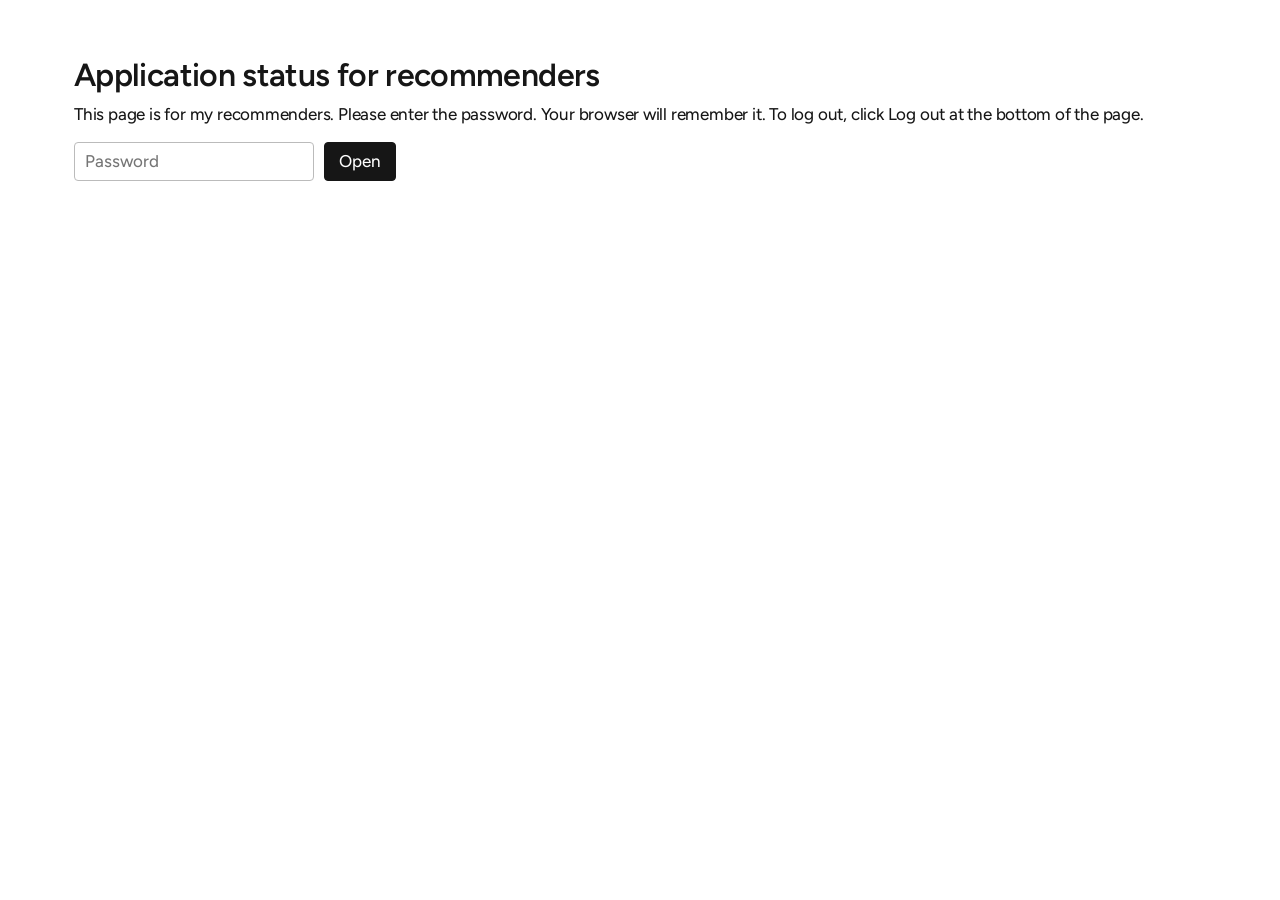
==== commit 112cb7f8: "Applications: simplify login text" ====
--- a/applications/index.html
+++ b/applications/index.html
@@ -47,11 +47,10 @@
 <body>
   <div class="wrap">
     <h1>Application status for recommenders</h1>
-    <p class="muted" style="font-size:14px">Xiaoqi Jiang &middot; Ph.D. applications in astrophysics, Fall 2027 &middot; <a href="../">Home</a></p>
 
     <form id="login" hidden>
-      <p>This page is for my recommenders. Please enter the password I sent you.
-      You only need to do this once on each browser.</p>
+      <p>This page is for my recommenders. Please enter the password. Your browser will remember it.
+      To log out, click Log out at the bottom of the page.</p>
       <input id="pw" type="password" autocomplete="current-password" placeholder="Password" required>
       <button type="submit">Open</button>
       <p id="err" class="err" hidden>That password did not work. Please try again.</p>
@@ -59,7 +58,7 @@
     <div id="content"></div>
   </div>
   <script>
-  const SALT = b64("KLucrKuFjNDWvG6eoOoSzA=="), ITER = 600000, DATA = "zBySknoUyp3wOA5YYdDYV+A4nEeWnhCi9lh71+bbIlddlSKwkdQrGXLPZHFuOL6NencH8zX6jwlQEQXFYnmSdpy2MJJ4iCndNMG6Kfb8/HxWHb63TRdCjv+QDErBUzGnNPg7rzlA1XaMXUOMzUZtzoNu842moBa2H60n1ZLaTheipt5Ww0kY+RyORODoX07wQlIDbq94F4XgG6BpfzxUQSHK571Riesc4EPqnU5lMS8C0oCD0Sbk7tWTWML0nP6FYSYacFstlxSI0IQKfE0GqbX5IN/[base64]/aDCXjJCTj2wVGVeXvMDAV2Sq+qWTQEF5+UwHs34+Ulyqvz4M1+de5/wwf7eNA5YaslpKqVsAkQ+piwezUvMbBFsPF1EdNFWlXAfy7/[base64]/pcVIfOOuTCBk2o1XvjQr4oP3jBPG3oJWnjysj6rHLuV3CLfa5rFa1Vo5+Wa+97/rBweSR7fRIYl9iVG4BdopWpLvV3LIinGsV1eGGVIxKpmi2tYL25SI/eHPvYmX63txMnwHml9QrPSof62p+DOmsJOmdw/6R7olxAFxdvoYk0sMKZBqeqxe+TprocqPPyEXbgIr/dbRw6c1giKLHwy+ffeD3JYMtyOnhoFdj5MD0eXNTFBym6GTsb4QxEUs75HGyvlQ/XfarDFy2y4y8+dhvpALfqcm9uAJEXWqaGn8gZiTktV4F5sFddOf7qrdDyeLRauuB88VvOfQQWNg+/28Vt4YaDmgJbb1Pm7YCQrTC1XRbPkJYuQODVTrO9Pv7uyV8bK9WuNLPLrCRBt0JRw+Q5E83ZASCTbD5qnpgfi0HatWa+aVt23Lv/T2szDc71GyoNmpSZiKlUDt4xrcVgp4FoWMcBT5Y9i+moOeM0PAmsK4xMaEszZja2E1MrJi55CZQ3K/FQuJwTsDZ8PVSzkEXxf7KHfGWHU9A59YQ7s8V8l2HRu/BY2MDJNOSgBiVHnqwtMUAoMZmG8DSQbu4O7DIY77pyHCq+n25xaLnd+ZE6J6nw46XkwCeW4sV0AniQzLEsKaE8blDMci7MpAg9E38DHcHMcon7yFyekJCePhuOcF8kYvIhWJaxhwAYE9gyBQv25EWYGyocJ3b1iiAw8HU/kxXXYCECqGXl+PEG8rtwsaUFfRfR7K5q55fNgQTze3uGOISfKoR3s8/QBXppbKfaOGCujsNWGHwpZO3GNip5a60DWp1cyc+35ixwMpBH2CpFFLCOC9ZZOrz4j28NxfbOd64Hs5w3EH5AeDMJV1aaGlL4SZpm8TkVvzMy5VeW6lFYPGcuYi7D889amo6pvDoZerEx5+OAi0SMLi1o/Gd5ZW6hSJ0IhO7IZ0h06M/8RjqJh44XcPeITb1FJDyM9xcycxHPKA2XWt8Cr3EhBRdkT+hTPy3qNaV/ywmjxpM3pEcQz11Kx0V6fWM/UYR/8TdlyDlg8ml7C9lpaLwpQdy75KOmhm1kRuuAiqYtv9m9Bp+Hxhh0UAujvb1oODMnmp6RARcBi4ChXsofcC4Us0C9R1zvIaWWalSNs2pikl3uHn0SIIxINQBdBtBGMA0XyjSyNs6x0IutPoBBv8pfAqzw4UudfKOz0dZzrOXhJJqHZJ/KWNtLI4WT6HnxX8MPSbUFuWBus4Y3+WiMrW/O/wDZBKe6g/96pktelqpkOeQ4RzFjitYw/rCCVwcnwH/ga6bK01QJjmZUxfc/uzzd27/Vq5wVC8UKuq6rOZDEW4qixwNeLZV+OrBJ1lW05remx3p3Zs6SK2W3Ffe2nN2xhiwWZrRiBvXtPbKKZbg1+bvDMIOdq3/6zTXUF2GvbdmMyoiPtOJdKADadsc76Rj0niYICJ7VJuMZWvVPIupj1vWO6da905ahBUpWyfrbr3Vuy7GVcYpJnP4/J5hZ3C2ds8vxt5D91tYJ+0wm5vn16Cox4NC2RziPWLTvMcTcuBo8x0Q8h6EDurzlXc6prBMfsGmyeEIgGL1IQCUsH5BaMeSNjVW641aJ/xtUpaDkyeNMDzrjN39DKLKQ8Jicx8wW5OWOuNQfJlh/Tiz27ZE98eUqcXc7MHE8miSU+tjE0JLON/F5/AKSqseHB3WBH+4XU3syY8BBUKnFE/z8iYzXUUaJF6xBVNzXA7oX3oTCJ+RKnitqlFL4HRVXC7l3KIb+Cx3pTieJard/KL1dpwob3bqe3CdPvqGIoZlHqatXQtpGSQL1KIdv8CPAYDnAzkPNzfNgARz7CNK7un85mX33lz/1NtgCDfUURpeXlG6kyC03ePRty+/kERBjUKazhF/7qzmj7LFEXxd0uHu4esR0TFfHt6mJIKLtmUgbpzSaxOJhiRksGu2rYpqKNXKeO78w3bLo7BPPRcW/2QtHYnhB6/nNaqOrzNupUUuw4UmaYar4I2hqpN1wpWqIoVa7hCNJAm/OLnvIAYXO+AGea485dsZFUWh4hlVkaZveUD/A/Wd3Phm8Z+qnmXFI1CpXbeAp3zLfWr014ousKLoEuNt8uzkz1I46Ju+R2mXvKaSHWRqzIb9Fuwd5NPfy2N6kN5b3AOm8eDtXbYVHit+wGt5LVpg0enj43YThTTgsqN5eBJM4uXGwObwIjhz/zUMdolA+yMS0WO9UOMFHvZVanWi2vaZJWmjm0EltO6x9pA6rujjELNs+ZWZsyBPRa/soyaEZprOpmvyZ4f77qdzsJY2VC7QpW6rpzRuIiFnr1p/ipLds7SdYwvYkMVyr8pcp1sxOb1CX803ulDPdyb5ULLDznk+Q00yZewl30CCBeUzD9kE3RClIKlUx083UiyH1J9ZrWOI5ETvDHQ+Q+TiIOk1nvHmgbzWaoU6UHEcpFSgxpEsfm4aDBFlACN/5wM7EPMT4MqtNlQVp7Ze1OFNJ35Hfx6NwN9/S5ZhIsGqTgGy54QHY1Eg3bcmsWcgNRgylYsJrMNJ0om2k7Jejq1vEHkwzkezcBra7BuKlOMpF0e6dSn2dXKxWJ6uG63lnWHyjtI4TreBPR2a6W7i1BqBd/WYviEKnqHLqIVKnhaP8LvZeBAtxPRe1brqXe+BKkT6M2KkP193nClU9VTVLpitOEf2D3aA68Ht5Gv2sBW0IjMgxbbYqGqJC/OK+5CSQO1KOf+RwPxTq8GZJhzN7nyRacu7PtgRlQs5Iq2SPloLVE7+kjx2zk8XKi/PFr/6n27HL86EObpO2QFZ7PJ9Dq6xopF2gv5jrhjdoZYSUGqhtsagRLgF7erzREJZaAKXQ3Iz/PKcLR9Xm+oxARc97hKbr3GbPm+bhOt0qVombIIkrvlXv4DvkzydChftWYQ6z4/Zyw9evBbireQcOO2f8lRl3cUKoI4fxm57lMIQaC40/y9hnlm8tuGsm7B+iQK0Ck652sZdRpfiTp3b3njObp7dT1wO9UhHf0Gd3ToXQlVyhru9mnfpbLbpj7XBX4V88XNQM1//833dQAcinnR8v/zuuD1pH9GCGooTA6JHVFCa2IYlfIWQuNU3iunC1cejrcCsSqJgqmEW3S/HEKBQ5yj7hQtKTmM6yXirzB0brgtpzjcQtzo7jMgdKGHd6ea+f6mcjfafXhNa5G0j0S/I1nCkjIxdZqKBfNT925kfJrZDoX3fO7rF1S/OXQ6xHRdDAdeM1Hv1xsjR/iuKl7232W5vmiuGrHtWxHiIyne9OtFfca595NyYfAeE8NbJGOChk5I9VzDIsyX5mEkybNjjirt91vD6sTTcJpXAmXgXemi7mRvIP5Foby/OqXXTIyaRG6Mc5bHtDudb+i1ncGeO1Rg/FBBcq9FY1EEBKhPVfqn0MmhSObsF36xC++iAsxVK/d1+0iODyaV/G/UVb62Sn5wjjYkn3rLO27h/kZTaKfzHzW6IZpoU54kfBxo19usqJdB9pE61uepOZi2IaSlID201/q1Pt4MyKfrhhxgCJMgcC3opRvBRC9+odELFwS9zhMtTWTNc9LGiQAM1RdEaHhY5+iE0O/5vriO3kPvR13HUwGQ5QCKNvocB1o+XydVz4iFZVBgBhMfofPmplBf2McbJnulLOTGBWN8GJQmNNaKPheBdrfBe1sFA3dqN9/f7O8Hluyg4+y+ORHq3Fm6mgnQdLgJv6HpBRHXEaxSDI9EGw9A7DTB2PyImdK+G1jzOceDPju+ouftzxlioLIuajjDVRjROcxTHD5xY8wUvf+O7+ke9Q1/ZAyjKaP1zUyTx/OFeAeDIVeMS/AglfWQWaNpH5wLG0Fvi5AJgkFvsbe9fTYY3b8pnKTfCrGp/bXcKoM0NMu16Heu3B6HSURJZgPeePm79s98MCVX0TIeIzL9BbqQ0ef350lj6TeHNlog0IvRbyHZP+A2e4TdOOKs/1ep/q173PSzuYNn/GKofjjseMOB+RZtfCxZ1HCtXG/pCrRUyn4/ntQingoELlrirogbXlEBrhunnDa/FtZGfp0g8GBJkTur8E8y33GVPUZS4DEZCJ7Sxl05MqnqiMdubQXmX77LBxzb3vdbX9JMIrThWJ+nLIaVA2yPl6HbF8DgksViTae6SmAE8hzXukahACvvaRDq6uG971Vc/wNTJNe9ylo9hwI2h0u1c8ZbkwlN66x8pmh6RTmA2N2avXDEzno3rr6lvl0vmeAxQjEwrEqN13MHaEB9QNbbUYfLwZn2nc2iyHQV75q58oXCc6FFfi95hewBwsCV4/1Ajy/whc/Q/XAoQevdcc7iK0YRt/YVBZcomLSF3MqKL8sIC8beJUfTpPv71XeZHaAjyxKOPee0rbnRau+bkzA9gLDFy33AQftnoxVmFMsW3K9HdtBbeZ94aoBW2Wly5o76CkZqeqjE9g5AjYsCD5Rib+piyg512Gq39oJmjjvPxco+amaL88OyAcxnKw0wUNOUpIprjSi2avWPpxNXs0yPPHcr7W9Fn+ex/9vPQTsqzy3n0eyyCPYzzkTJS9sqhyAaQlxXpzi9Fn6tedL5tqhPf/PvGdTOp1Ruz39iAYLY3rEq236BSM9AF8fez7G4m73hg3Uqk+OwisZRhHENVSpNPLZramtqU2g4w7Ym2ic9PinQDq9IgCZUp31sYZgnxIVwYaDiOoKZAZXoJqAFy4QrKrgy09TKHy7pqF4x8hG9HlQu+4wYFK/bI1txM0nsXROLdoYMMiEegpew8JPNOMB0P0LPYNUn1ZbokI95c5cYIoVnQE7e9Q0X1K4ukjIAb4/MBFcjfUPuw5MZA3Ux1dbF9cH5m3gQkm/RoU27dq5G3AED9ZhII78LB7mHz9gsuCTyNrWxSvYQxb4gy/Vb2/AMwXLXB/Qtn/2DOUBgxH+2eDFc0Vl3SfvLdfqsMfgZAQs8Cz+imtTPTa5TqQ8k70KgAIy/6NPBwmMUQfNUW/ZHFO9WW/xrBr5WVql3xqbTIlnqjFI8NUUun+2yT9O4gGoTFLaIW1m80bpSQJc79pe5hdQx7m5IN9zZ7T5F7ynp0fnTe4xzA5Ohkdm1HMpD9U7XZ7AC+1ROe5bw5RP+8VKvaAVVer8YJEFnzO2isEnuMj6Oed5XpBhUVqTubG4RBqaFaVaKsjeGkqF/h7D5ooqTELUu+PibT++AbQUUm2zy2t1vK+2D9mhpSTH2I/YFEWFJDrjxtLFuxqaTZmVgNWcgbPDayF96mabuCgmpFeU7WThfiUSSq6/n4NgniNQA69z27ma7GhhFuR56jZug3cKDrCt7DBkzBdOZaBxFPh59xlArrTEex1fGb05Jx8lbFK2b3e0Q2Kx0gHF0q8R9ZnBRqbyC7SK0wiLNFJHJity+eH8chI+oEKoeIxZDUJRQKDcX1dFm+4/nDPyXYQJz3wmemQNIAprPn99+Q7Kxn9xz0RKmWR4338PQyRzEXqbE/lZ1s6S6NsaiHO3MggKZzLtjYJC9PyV1WdLU/Zpal2Mzdgy2+iCIa+pUn2jAbFTxMuUppD412MjMLIo4Gak5iDf9sLxEePsokpfBybN3tweKpUHLWw7QhyyTvCnNJQmx7kihrGm4tVpgCcYoTKsqBFShif9PiefYukuQ8K5xeBzknYitMEZTJ1AkVBPrbIw9FUVGGkXiiR/SvTwRZChYm/GYIDpDAHpRE2U3xFD9IZEel/IhTIrbPvPiz11KWsfH7rHcTXsE5F90dODjAxW38NRemHolBgQPdd0gv/aaaEnYdvTPAEJvZaMvCu+ZKqE+8vLbgVX1hGJq4z957WSnLxk6GpHfh8iy06FpwedDQfhynx4h5NI5czp25gNP4EokzbOvGn7pH4W/LxAThDhsx9Af2/FJ4+CrOcWlEy9anQvpYnM3jQGhAkskQKNBXwAhRt0+x9p0dwHQl0t6hpUjGIL0bAGxyzu4HBGdU4UUWIUlaPqq6nIXBiBB41nqAbqgEFxmrEnZDlfFJAjRexA3mVcib0uojEsr5Cm0xtgbnQippxH/A7I5/aI0ACPrj7Ag9z0zIx1MP9rquhOoWFH+yTozujlgS/W68LXb3U8AxQQYYbQpTa7JHu7Tw8TxZduUjFg08gSCPgqHI0GTYhuc7d7uporhf+lpxdlTi3u8aHuoUr+Xf5ZPA9qEXbSQ06RFNZ65n3tMxaqYpssCHb4MIFqT1ZIGrnscUDqN+G7nhk5YBOeWNF7AKdnkJyD1KsXGCmgDE9whoDDOpIKBp658e7Vs2ifSqKrC/bybBoQ83RZtdbBuHLb+yjlSBFImmRI72EVnBiFb0H9EtuqnKfR7icEMT9h8Qzofm5CA8w5dGQ1m2myfpkSy3BbyuFEe6OF+K0pPGidc1B1m0Q4tMIYoVZ6WbQhkcfuZEXRc84YREWROf1CdIlfnb/xZN6vzA0y9PgAgr1BE0uSFIQBmDitWLLBlfgKBBX0XWZp0NDFGU6L7xwfIZm59WaoUNPCwboi5YVfmJe+jbqIJY036+5tuZH5kOGprZu3sZJcIqXGIdvqdtn08lx49qmnKQRoL789qrcZdGZTbvsqvWPDZa4CAXDyy1mETW/wKn78jFVbnAA2FTAapNjwIz1J/hO5zVsIreiOh6FU7tf5xoInc+gwuSxanZ44GHotc0awPfyLvqCezZNValxunN3VLWBecrUbUzKZI8mYOsr8sE7lppYn7rbas4rT1CatZaAFI75s3Es7qxZhXQSu9zix7qg/In8b4BKnMJn2walWVwCWgbxo0GwKTkM7fKnInx2Z7jYkkvdvccpygKXoU/G9w1rSLIrLehnex7NcaTZ/vhbJp64FUdvT2tO7eQbgDhvmyNYvWQ1ttOSnwLrICnYZtnkArWV6w0aPi0oTIqG2dQues+/Sxq/[base64]/ZVBzknSpUd0QtB3wD05MhSkSeRm0u40+ZlU4fD3oesbIqJo2Hm66xJP55E7qHxJg1jmUrZCzZOxeGrr2W6gsGeU/0ZSgxukIYMBM7atrWkcEQoIso1YRmyY2lmSMn9kSlJXwW51kwqRn9O0B7wViy/t1JH9QWzNrOZ0fW5KtWDolvb4NkkhsPyDS16RD2bkcYPrNgHDb0baq0CxFDXb/TsYRRjo15iB/ppD4LwWdx4yzAuiEOkEnz5H2pNbsMRrb6VIgvGojulg0QkMLtvWqBBD0pFZRqa/lepyQuvEvIjKq4bS4dbtHJN0ylPy5swiCWrkSeJv15BTvn/0Ie2K0IbXya73x664Pxz+vDAK9C4+gfXY//aBJdS9LicMDN+J3aAuo3tFvJWvyDo5oV5waZq/xkkXLpwRXRknXQortm0pDHj6D5OE1sCd5Q2R1N6sb2aE/pY3b6exrEDB8DbyTHny0RDEBl33JnfNTaKlbJHf35ZgUzmoDbIeX3EvONu9dtGHaqXyykR49y0EFwG4BGSm2Nmdwd0bQxIbJNA3UeJfwZTm9X48vh7/CcKvJkgeBw3RuMhcpYyNF2s77tfW7tT8D2jIpu4XXLqdKOlAlyz/SlkA2dOdJ6rZye+wdlPID2fKEiYTzIIaPxU/m+MmNTvASpx0pRFPmlLv+9wTARF20SmLmsRHQmgMyJmABwhQdLLpa4WuFB9HE+UQSkmGZ/FWWYct3mEVVW69/VZW/1Vw6HhoJVVFLCeYd2B4fQ+Ih+t5UtQMWCenTefTZ3DL7Nb+IhD8W+CYJ/V9r+aLDPqhE4OyDBFrdsxcgOXhU/ptXO/S5oUazB7Q/GfFLk60tcIYmaguF6xg1U3plPFERPqCJzlu/AHvNCWiqYoe6ccJ/QabdYp9ejw1Q89XZvvni2GDSbM4IdApGVyH+9lEP5yMJnvj7OzGoDtIDYCjzxUpdDLv+x4dem47k5d/jCF1Ljkl/EjhuwzflYJRsl7Ed87b04sNkcoC2aE/htR1YwfD9jf4v8/6JdeP785i9pj2hJNEnhai9fnPbbrTmZFhmJIQjrdLWR+H7xTv1MZm32USB0sKAGXSXuRp6HT77jZyIzoGR2t54TS2vmHRbY4/z0CprQsQh6Mmpv/JRYWaDAfIBGxTD97ZeRFnpnBJb9FHDqQxY0yRjZjShGULvqLA5Oy+QgYz5xo8ZD/[base64]/[base64]/rTGdnSA+Aikr500r0Tk4VSKxcA6KCi0z3KLemY5jKLoZUus8MKOPcCKL4Y7C6zpCP05Eac4yD/xxQUm5iDWMvwJ3wA3F/dHkTVij76mQt8/[base64]/tioHoUybZ4/yaK/21r83iphEqsdKikqyc1paKKPdKTokh2AKTGYBNHMikZ/dWSpWcaoV/+N78WQu44nJXhD85HySWaVcOmqbpUYyO83ggFzw9USvHXelnIPx2bs8XKjIuv+701mzAfIPObP0nG1Rygx+6CmWUVPuhYhJUAR1VR9WVbFG3nFy19NoL8Hq8lO0SeDN8NSI1xj33FOleWLsitSZYR2teOPXD11vP8zVyqMYR2/[base64]/yUSBQKJl0ivbeAeJzgPPe5k7BRmZeGsRf2J3vNfCgzc3qukDFyyT/8zpsrjt8Iq8P9vM69AYeLmCQndYr8XInh/JO+fvOReuj/JdCL53UmHbcsq21WoILYFG+7sQ3kYZKT+sUovDCgSTIL/D6O9nYOPKUDY1tBcs75TUKWCQdoNGkaC3r9l/jMs49gIteqDgCco3BdmwE1Fb1gqFQ3D7jgt+LyK1PjuIJIGRarFzJXGj5ETpFqr+wo1/fpYqAISPahsDfzzMHIHLK3MDlEAWYVFLTnTvpv/Lba4RXluNv5C7xQ4xGPQQuj2tNhw0NmtX6oJijUX/xIDf6A9DHud8GIapPfICvk3JU4YHGYIV79ez1nipp00x9KMNsZ4s54KVhoMXB3wEaIQohOj5gCawXoxkCWSVNBTdWYlMwib6VuJor9jbh7VWJ+5UWFt/MhMjby9GT5zbyNYu3EaQX4V5QAMY7oc+enkImxQlr+FdZ2t44DtAsUTXwVW8nFI8a6McyaNmHM9RwIHhGwK9p8+KbbIl817VptJmtAmlaSuzm2x1GMTlV/nXlQhi4WyTCD78y2YsJ9p2kYpLzyL+RykJgARtZLeN6NCSb99vzm1M1lhKB1RgLa2Q92BdaDY/3aBd07yhw6KA0syf2qM1D+3CNnC4bpMBSbswSGgOc7nYBTSQ5n8Oe5prXuCWS7vgBRu2sC3gbAab7aHcD/7mg9atkLiO2OLvSSO0DSeOKVTxERaeF7utdzMxrP3VwY4PbX38baubgeZ0XE60frvB1z0VDy+RUydnTJq8CWrZjlNmHkMgCx3vHnawuOGwYJqugSbk3dEhGVSkJvQxp/SCTlXgPudggnhDoPHBcL8Dffpvud2vtMv2GH7Y5e7GWulfbBGEYsIN/6YXflPFTNTpbNsYlMdstC1v0KRjMjXPX30dlCapj8fcBGV5fE97w3aE46juQRLfA8ph/B97MJ/0x4vE/PoYsh7ri6aPHpAbhNrHxIK/pP3tznkjkH9dKyPFv7ajGOT5Vk1C6byypXSRBadfE9es0o0Gs60zVwoPgVbKfXdnW6OIzvG0VpTP5incYrBtv+rpoyxrppvpV8aDJ16ffyFBh/qnDw+368DbqyIokJ41yqbLnQOWGpyXQSKtwOTAfFeCQdodHYD/[base64]/RMKas9WY7gkIe8thTSx2CxY3+S7aCXNIY0kEDBoqfyQfZEqS3uL9d28rym5DCUdZjztbDCwLRM7t2kFI7YBg0XuC+GbjfLICMPjK/xQ1JyvnOCbbQRSeKwYvbq3uqfQOCXuJ3m6nrX6tToZ0+pVwuuNJzsKERPjgVj6TlfeBcITxYv/mk+R7dZ0sqTJ5DX0PG2y6TrERPjE7QBpNnfH0MW09eEvbSfXbaW0btG2bVdERaaBRctwAcUSi8X6qIhN627JqHCsiMT3QhHXTMv88AOcdrf/6gNvx99GPqusPiYHhq3mZ40QA+PN1Yd+CEKYnMzgoi8CDVtgwRka0mip8/g+IuXN8bDmNV7MuxcvjyMeAQjo8zf43DYEFawv1uu/s7ZGT1pFCHTn4PdItjPNv0elYgRY8ZV3pJ+/V1I+2ozl5uBpjzfFl3ph5AldpiPBkPVMNOckqJjOZ8m8KJbn/RCKWG9pN+mfq1D5Q8Mdz4dHMpzy7u+zHfCPRwZCJ32KdwXO1nzBHNZmz4WwI+Bc2VQ+ZY1oN8jx6ocAWELyEe5v9+FUumLXyLj0PzpUGLKhTb7vrdGXZAtIqQyGuatu/qR51j5R9PMIyp3tMT0OMm3BtNbX2cXAHR/H2FMKVBNtcWn6Tv30OP3RxvXW/NA0j3iolh5cfJ6/61PpF2czioqrolsaq3eAsewj3Z4k90mjZbqttvt3r70pjDHGyR76pM4Wr6qpgxNEjtHnyLWnLsebBTdbSe7bgwUszErAre+A8jQLA2snlPt9GoNeMIfocn/JqBNQfA1LAkagetZLt8j5mN7R/CNNrGS/OcYkzSxgxVjvbSruqXBDE5nlAEJ2qOuvDRTNWY1TI9Qp3JPj+9vEhkVe0NcEs/ktCLKqG2uIAfGKhpgPC+SA7xOLEHu3XqET3IJR2CnwsOa34ARLD907ZvPp00sS+nCahVCNEUJY+lnlitSwKO3/trV/fQIXnTCzgUBmlYYlw/JI+MvQxNWR59FaeR2vva8zCGYUl47p9FtuNNAIe7LMfU8o77gYUhlPuuxnzdYpT0MKe+SnjPoTfgrX2aTQ1uG5CQ+sqmXve6073GPJ5gh1XQpex/GjFa9hMkMS5BaKjbTjM0zHgZ08uU9TSx4Er5cVw83uHWemFxW+DVJrVRzLrBJE+wHu7YtbAgchD+4Mzs8lgxj7Gx6wH4M35JHoyF8M7WaMcCTTfAokJkPniRQ8ZCWPFHiDHyn3Dv8Mv24wkAGS0P0PjRSVBKbYCvEy49MwaJ5UKZFVAZRj+YB/OjWVmg4TMyAnaRSBKbT8wVHgyY8vS2mcfMGweX4odW291a6onSGuPlf4YHt6Yub3qe0N8/OCck96mr4RnVh4Y9V/Bpk2p7JaSNE9X39+XPjZkAG5Lp2aXqWv8z4kzJx5SWHz/NeSvhgfqNrxJvKSHgfG5zwdje5u89RoDn0woti7G/iGsF1I+DYauhdfoMboGcmHIsZewOdxeTT5c6c/fg1eP+oIlR+M4JyY00iy2SEmYxNMkwEIJfyY4/hc0n3x9iSBpUBQfYmk69FptTSu27q0SR1GYfFjkyFiujGwSX/MfYPUCJSSwTlBIM9NAw+bLtDyIffXWM2G082W4KvBYjZAkeGBCxkzRQ1v5NW5JrCrmHhCPA7mygcIEi6n8weOjJ3hIjw64EFI1mOtb00CsLrg1lz/nX0SqcczI4bImQb74F6R/KVKzCTVEoXc5GnMzVI14jYwx/U+n2R2c42W1io2i6jeqZhdjeJRsEusLFYCqgE7pJxTX20nkyL016SZBXElJmgqBf9yCwgWC8mXqo8w76x52u/yFLJw3J5ezvPT6lBVl30ok6iUWrA4gkJllJ9YVFZm+SW2yfmywRGAlbQjy3JFJ/QXrvgZzNVBvcS7X8RY9e0NUKPeK2EAlObAzrb0V6v04eNPY/MQRTe0zPOif+aVnuJ9/VTOo79OSSeGW2GVJwg/izqa5y/UWCo55vYg89VLt+BA9VcrvRWkJ/YzQ/tKcbD1aMVNsc5B4QZll6Xi/lWzPTrrFMl/ENBy09YQGP1YZmmbRIojiqXXq04Yvv079hBUQzFEw6Q7YwxUsmYxgRApH+rcD+pEpBlQOoqaljSWLt6fZ4kCbvIxRCgcyLZM+6JSiA7wkGCdVyz81DpI8ipyAl6LeWmsuy5H/vqc8nJldUTJDfyzFH1aFNBdsr+VLJ/xAYP+UvDup54yQ7NhYaGqGwey9epj/d++3p80TaRncyxf3K7lwdy+HhNcGQl5ZeQ3VsqepCyYPfDpRWJ2y6qdzPpBCoihv4FUlZAGwYzQg6nGgVF18AlOeZ64oMqd6zvadvm5RDsUJC5KR2zpGxoUxTuSJracV+6yc2qFrj4dMKjxG50V8g/dsIRa7ttAMo2mlQQ8PbgE1p0C/QjNQEMbqky5XzG3i4Jeba5KBsE9EtVd0E4giBX3tJ47sQoT0N58nPhpZHFCEEfFGl3k6zqfpokA8yM9+v9OPa1ktJOC143BLvqf/51CkLmEhROvHAXyhFy+7FRrpkmEOW3Qq6UKHjLkulZ4/[base64]/5OD8RC2lHspWExvlag8D8q7ra3acbOOo79VW/izK6D6aXI2me0Jo1cUkU5mpfpgnsnna+444daawlJaWRVauuK/ROO1igmhTfYPgHUGf7jAyUjfcg7fNnW4qxUkVxDdiuhanPWdes/PUD2EQv2M1MuM5dZUOxJpG9m1bMsYMWhB5Z8VDkluyaipyrctrqKcN9l2x5xCxB74AZIbN04UADirhHtY10Rso0fkfFrnYndF7SjN3yZMLxoNe5J+9i129hq6YRop+rDoPpS/7cIZKXdVrrHgoK0Ljc3+oz3tjBkjCibcEngAE/XuiVHY1GwvZdunNahjB3cPdleg3rtMfO4xz7CIOh1cMigHbSsfEBIIyL0RYi22/PNe1U3dSLcIUNH6M2wI6DAyDXpbd/5hl0K+bPGVEir+HYrCAWeT30mRgoxO2ZbRuhCGD2FvuZuJAVGU8tCt7j76G071YhMOwyVPMUrBQxNTS8LXzKlbpYa/DRV/wo/zbEH2bALBBRhWJx1iVmkO24kAJ4s4FvCxus4gOVixKtYnKrIHsS+dS+Z6kdBde6Lph4XBbGFHRGE7ADPevRBaPWDVAAR/Osp+0hykHklYNedCMb3FazEVMZ5eXbK5QN/NQtkY5C4s2HTBcZMIWZbJkQCiM1qfmL2L1mc7iark61mlqr0HGajUC3LVTzdo+TzSs+dH/2PFitSPe9YgmJx1AsyuQC3VB/iHRjlp2Kq3+A6xE/T1LvPqbc3cYFxgCgLps20kPdG0m5uMK1Ch9FZSnJSHb+fZcJjXtI7DgERPPIrrlIqRurrY9IlcJ3eP+/VNyZNB9YK4oGJJGbmYpBY1Rli965xb3HFc9vzkYBTTflvPisvCXfBZ4XEd/WgS+SI1NqSUENUDeqKzCoKrsLSLvM4ub3TrzMjNHTjdGmCakOzldWOoaCCzpIiq80nyx41cnBxIlnhw3xVrFabXcJhL7JH71Ddhsvi9D320nj1toGZ8e9uIixp88meYyHsj77QVDfXdD69BKo5NK+aVRcrUAer0mUJEN+dgRHC9J/+gWLZwTRS1cGAiTLyHJyq8XkQqKftaJSTG5w5BgXga/IDhqexVX4pDGtsV+fPknrhqr0o+toRP4X8Es4jh9tIIjXR4Z6Uvw4T8c0pNdlPp6IbMNTspFHcPkS3IVbC3a8V0qW6hcT/wDrRICvX713zrPzyL32QP+Qz7eL/[base64]/ccQjQOBGoCVqyTOaX39JfZuu2BH/SEwXQH8jUKll4Ye/EMB/3MhSIaUvsz7mPqAkJbpsxKWNndJ99pwEyZrGMO2ZBya9qyCIX116EYaQdGJpkRljvM/KRN5TBj6LKw/x7Bo+2Rl+Vbdt7Pv7MFIgWjdW8M83Hp2qxaMrteeeVGnWBjaf6+x8k5UWJaW/Xy4awSqYIEcJWd6e3sH0MMRNS9juSxhvZV8kUS8Uq0wgonzFaIJ+1iCjAyaM/fpmwWMRjrP5Ca5vHlGki+8NgTmKat53EZolZWZx+kevfAyV/yoWEluQgfz1egBoYuEUZl8OEgQ+UyAmAl0pUmcGGgQPCU07aDvDGiqkC6sRs3OpYi+7B865PCbSp0pg2Pb/uEq2HYFwpZsBkUDUQmXJmkW6etICp0MUQkQIkPQYLEz0qceJRgXA+Rs429GPyJeos9WJG+226NPfsx1Li8lALjJat0ipvP7tqNRD5JjDgoWpygzHltbHQrUXhSuS1UbHNc7AhbhKjR9RNgfpy2md7j+EHAdCkJwKT2iFUljipdfwIpRhGjrbo7mRo8y/zzVTGEyMXLH5NpSkyf5s6cauYLECoKeGRTsIQ47TrjA2QA++iQwkpyGY36FXXZUc5UdRw3SQZPKCm8ksD+IhxI5LWpqOPk0qV6I5KTRSdSojNwajq0yRivyUSnOTsx73QsXZZ3K/vbD2pHsB8uTBRcxAI6IjQZWjRy/7ZlufJsWiacEPMfffxLffwOBGFUFT1goCHSCLZd3yzfNsAF2qMQAf5JdyWAspyJ4UlaCkdBcUa4Vg4mmAuFc8jPsqQgZxBv0SmHLwGp8UoRWeeRuDQpxQ0xoFF2j39Dw18NppeJGwfn4NSVCc65LiuEzxMSSc4z8O81/Wx1q8L6xETWd4UDnELxTgjugrxW9Qn+P+o7hgXMhCYF8vjSKFA0e/pR40m9v6siUtCvEkPmnqE84XviWxzpnTDom16TJYc9cutUH41rxvzOinOOV6vlVJGxU3PLFqMpH6k3klRp+FxMIsW8eNUeaqSFCKY+UYgbm07h15zMO9VnUbKhVRDE3/FRYkcCUgUz4M73iimUmo7208BdgUpJCk2xlR1FndJYaG3mLCfxlmeYbnI4IYGapGnWxVVTThDU5HcsMioFit/7QTfbc5cnszds4X6GiDcdXimoasR/gqS+90xcDNvtZ4sDxeyAbTMk+xMYHELIEUJknf+oYPg0tXqhxro1vNXblqYGhFbMtrf4Elt76gIVYdAbrH1i/7J+qlEMLv51mydTjK3yu9coo6BT+H+9vxK02OVSKvaz7aJhNyLQMpC7hzZGdqZnc5YCuLLWQLKq/V6Ebq7Sj6210LruSaSyrL/ZcBKvXSqKqW8Stfuxt0v58G2XFyWTgZhRCjGvsCtNDEodRuGOcZuVpc6vUZ1gzWpZlxbDuXlLD6GpTvIJclmb5IOTzjBhcy3BiH87twuwMbcOGEnHrvJWcL22UVtckOu5kzE7HyqJBNh4kcMaJmtPSeoJJN38Z3oQ841GjnbDo/Nyz/CJxFlrs2ZGDALdU6GZCxa/dty6AcPI1Qv+Jp9El/W79Y=", STORE = "xj-recommender-key";
+  const SALT = b64("KLucrKuFjNDWvG6eoOoSzA=="), ITER = 600000, DATA = "7VPqWFHnlBm2fPy3zrcGlvE/m/SK31I8exik26h/wbsVyL8fxVrUNp8rQATDPAfAYCsWXlZ3UtPg9qNi22hdNKEprzxA5wxpsvDVt8PaDCTyyPbxGQSFFESRZURbVaSBa6SGyJxTvOcfx4THiNTo+70mNick6XrI7ZnskACW3QKcPSXXrkH9W62MgTnveogN00m+1FpeK+Uv3e/hDbdR69aqbskE/BUUWqLznVU5oyHstdCrYGk4G8gm0VCNACXFzZU7cPFC1BMy0rS4THb3uRvXXePP0HwXPTFPQUGtHPdfDYu9eUrStepARvOS8FtQgSXzl4/6F1XgrRbx10SaGzqDqTmqJzTtAckD9Fe9Myu9NJHuu38bKWWXDvhgYgAdrGpT7pEHU9ev4yRX6keNSBD3VrJE9+yHIhXv2kT1HSlHAjqOjwscP75/uzC36kWweYbee/0Lu7V4gNY9jIMsu3R+5T3PDx6Zd3cdsV5ddAT1gFElpQTXzpZ8+i6E6i3wBMnPBhb33KOAexkqTxelumdCYOxLfe1pcIn4M2ktH2j9CG+50bu3lFclMzkSIzBMU4Wtv7Z0gJjBhx5rkDMk2b0+TKerEytB4BEOQf+/FKeON6paA8NllQmYguw7IlP5i4yOh9ETHMfNWx48+IVy4d837foYw38gMMh+iK/cjGbwpNQ2d5VAKWiGbJpDV1Nklysf1qDjU9dgxiFEl+wHhSEm4ZvzyybChJijhmoQ8S9BuRoAp8upVvAo23qWnDdpwJ+7CDYe1u6hAi6+vEENfC1D6hx6tdtzVVT/sbJBOUx+kSsxopaSFLpr8wZYA0iYGdi3SqO3QGrfWaod0wuyYhLvk0BvatJ/lLPlloJCe25nIEKQjE9QV3NlAJYgC84NR7A5vg5//drZAFxlLtst5T4UuLM/62FBMqvWJht1UgPJu+uVch2GlyBve2Ui0mhxHeZmAxp3DhsDqbtXMPyzOjc7igiM6Vcp5V5bWnNHz3UrfqXU3+5pYVmokbF6D8DhL/3ac02fgnrxsmhl4tvoTmgQy5GRt1ovW87n0Rnddcp1rrp/iaz60whvk3nx6uAXbc4QHyUhwegiFxkNzVQGm6tzeWZdGmOLCRzrKFOLqKvbZGa9pJeqHD3W0NZh62ozcRyFjNKpO0TsEsS2DTCI3CTX+QZ+lum/v0kNRPy1xvkz2T4aj4ZItfO8Bn8R3tmYRsAzI9O0icop0KFE3FOBeGTvN3BylWVZZzXxq27XqB3ztNqcwm02eQXLJel2eDaw/H3LJCNnIL1C17EA7tDKfC0o8ni7QuGmxI2BygSVedl9IgTbKPbW4etzdtxN5WmsPYroEmtHOdygr12AjttyieqdusiXHd2v+vSHmuBLFWnGdVlq8CH1xJg35etxWadJBjh7HNw/1sS9wgFCb98ywq1EAygO2+honzT0ivl0tZE/uaAEMCHaTPiQcSXyTuAHhShUKnyAsFx3Uiw6ICRwXqJhxMR5agsS0if4TmUa/rBnWZIeeKzfFdI0fDgBluCDTqTGtM/eYPL/hOfZNBvOU2oTj5tX6ZxuUssKRrsmpXcpVi6/ySI2K8lQyGpQTNrWSdyuPfAk/[base64]/K2qH2cte39xErWzinYdrdMeeXoVm+gNQmRQ1bdMpFfY4yPHtX4VZm8kKj/M3kRlpQMFWwKzYtQ+208tD9K9oZCq2IJh+jAPznV/55J+LmA0XcXEmZv9++pcbeuI4Iu4MTnpA5eN48GzeECc4W/dAHmsLwIOFPzDnk5Y5MQ8xG1GFnyFYzFa0KAwwJVdnHdnoRiNSm9FyCMyX/vG1gUJMEDmiIHLuKWFORNELTJWa1/TC2/CWSzaEyywIfFXWKUesnU5BFVLK+NDid2hk4UV3sMRSfIxQ093FEZB320yjdmXByTIG8/[base64]/eK/JqZlYvYyztXZxAIwknDq1CnHa+pZvUdofQZfbz/MXqDtL/35r3UulV1ebBk0lyCGRJBBGyBudhdbHhX9ftamS5s0BDY3RWnG+XINUc6eyvwTPsRrVCZ9/po9iMwmrZoY2FDpLZvBlAu//en/ApgNC+QbcWdfIucZ4O1JKs0kTLSZ3JBtBMdGnOY1lyCXHa0kMLa6Z6B0zyPlD+MM8YjghM9kgglmhsSJqEr3WJQKv1vy78wvqLh3qIGRxo27CHX2Ddvz8YMgd2tYAGAXWOY/oqo20v/parLDkDdxyFgh8Dh6I0gWQuGp/UUstFh1l6cE3eskbFUfRvMFiMIKRJX/I3i3T7WGzL16WZ1aqFopaftz0DNV0A9Tk0xy0EDi0uiaWMOP20cQEXzRkhiGAHLyq3KJ5PBJSd3IoKTzpIGrJnXOb7a2Yu5wAOOqtNElSEurMMDE5dCOMG+LWhTNLELAIWdf1DnO+9PUpq4Oy7GokdTUInnqL9A6INb/JODsZD+73sDYwP3w2r6eRL/7sC1aAFQoo3+/VUcX7VrHX75gF8PXwee6CM612kxCw4F129slZRUTvbA8ClKoDtvabnbdE271c3a2RZOP+kEwyMe+6UwOJoISMtYB4gLqtZGrgUi0uLCK/AIeX7AVSaTEnsEeN6STqQp2/50idB+OA9mJQM+M8vK6Jj/mGHDWbmVhtK1ScOysy0yJoeStzDx+DHrhwSOWQEhqviogCz0GDwiJkOz+H/jrsQ9/xqyYq6fAXYwRpnzmZrNALvFftZ/wwGC0EjjEo4HcvmmQO5WR3/t8jt5O3eFLdKQsHLdeHSWaSg1vTjTIdSBeKjM2PwA2J/stPrbzluUsi3uMsoaqhrbY7pWUEv+PkJL5ef6SI+VSody6mHSF991cYQHMT7l/6kh/zFl4sBk47hVCv3Pz0gUZSMOttuhm443u4OS2qPSMFjRLGFkoSbr/OqPLVGb74N0fRDJuMzoaUcjHHNfpmUdVNTGsPtp2yPSJwTRx1YD8F9Gk8zYXdVK9nitSWawwwM9GYIv6zOg3Fo03KsBVPn401+rWBIHP2Ba128Q2jhnDh8/0bctJ1Mf/fk8bcNejyn5rqe1IrrbiuwK6uQplp+du3sE/smksFLCJzyUp+a3gpaNvHwTu8PGMgt8wMQRFsY6Ag7XOHwFLGYgMOK5m3g6D7UsfQmhXfWiVpAR8N9/ptWFR5FkD+iCgUtgJugwFvNk5BFmROrvxAzF7d4OMhZaOgmicZ6DLvND7EIOTz5QfD52QQv1vgKOJjI8p08waqJuFtv7i3BLUgbiI9U6D1QQy/Nrn8/QyxggVrpniiekgPnuzaRvc21s5Uv+CjM7gG7geB66KOnhRaK1F+paa9RQoDlE7uGHBMa9vMjvYd0/q/Q5W3kl6Ag1xWb/mflaqLdfVVjgAx1qo+T5XCku/3Y8/fueeQ40UtvfQ02gSmS7mSzn/cPzrD/RwKlf1p2orwLlrwwi/hYNx4/gmbtCqGPIRb3YHO8e5gywwnAo1AZZr6CDxliYkGYNHWdnRXYS0I7eYY4bIjPaZj++piJnPgshn61sb0VN3c/Hkp6ToYD4oUO4ApUaIG5Fqp9YsqVY8URuGyRsPP+c/asg/[base64]/8E1YqQc5MJcbkbNTmTFayTxEU3aJbVJypMUsM/odtX1n7ZCuTRol1MEtbvGafFeFTeoancZpTy98zLy/2EFWdp+aPhflixHf8SpAqErn7cfkwBlg7m/Hoz3ckIcDuIEEkb8z/vFGqyID8VLKYHMt6+3YxhTOKzFA6JOaxr/3qGfxVkUjUupN9qKsRiKCKaUQeKDC4r00ozzvmVMuLxP4SbP9cVNrxeuUbLFnxTzXsiRMZfWYiGR1Mp1iqo/nHvZYhIbANAuncA6Jix+F5vS9v7q1yU98kkwXQBg3tM2PFY7+A/4PRE8IcufJwIv9i9hy1ymHLHKN7kMmgjNLkgDd1R3ia5S1INbOaQsD3jKPgWUEZwLg9gpF6vEBf2ujcszdfyh7iA1AgueCwyG8hdpbDl1/CtCO9EAEzXmv09U8YOYsJfaYvayJaJnNJ1MzeZxIz46kbVzNVZouMK2y9fdwGsOrA5M7DJ8gNXdHiuRRlZDzV/r+J7IwR0AXBmwyPniIsbK3S1fci0UrfGDI1WTFy6sY2ZUn5H+5/fWaYzP5w3QGMaGq3/KkeLFxkWiLOeDMxhFgdRkZlwInF1EQRzznMmeFmyKPES76qa99Fwrb0qFLNxi8RTMNWWggfXKQxAs7l081Wu468GI8vol699t1WE8Ilzh2dNxv1hS9vNf9w/PPCB53UqqJtSC43T0KQkv1To1+nj25GlzwI5ClE/iLOMplrB5CHx8M0GrqDQMeroOBC2h8SOlHZkxtacezA8j5MnRRbhHfETlD3z9y2R9/u2xT4krMONETg8L2bCTRgS2HOSiZQxxTGOII3c+ke8Dii9OAVyFctAgeo5IeA0O0i83YIj7Y0iF52SNhDdtWCywv0xc6936NfHuc0ZBxZeDYDZ6GRe6ID9LENx50vcfMidMkmINwcDPq+JlYEBV2NpsJOxRFnJgWolmpddhwLdEDJDu5n1Up80//GG3lxaE0+GU4Z/Q7dMTowiPRUFKC2vDJ8q3Pm4jGIUwTgf3fnygV5bTSSWolsmkZ909fuG2cn0j0u+x6QtBxViXtJkJ0jXq8hB2bXAAO7tGjyTxJC1ULBJWn+sSbJNCkv4no3F1vkcLs78O76+7RKUnYEzzVRHUeccsv1LLjgpgrqtyzU7zAbjCWBp6ALk9t76Y/cLcUXb4zRE++CJaFjXq+96nWy+h6d1TKphfhAmn9QgMe6mB17J+JVQSeVAv9/h6eLYQA3eNyV2V9TnutYMmGHPJJJMm9T4UrSELVNkKPf3AdwXweFr7Lf/OVJnxqxyBYVkxjfSPUo+7cEiNG9QpnI4v9/+5SM7XzDap+aQhPMU0m/T6WdO/lVx7dlYPn2GK8n+VA1gEPrzfiD/ZdroLpA8uGNzZO7oQ8xtU8a3ubEItzguVrKv8+03yR+LR04ziXPZq4S34pFzeI+U4NvtrqIiKG9qiS2BWYxXC0qcfXrtXYLI9QiPoes6VPm+aHeBEycoA5YewHDLByteigMJDnhja0/Kx7ABRHumRFSqIGvA920DXNPKBqlN/+VpvJ6lKBJrek5frlDdLI4hd0CvLXQzm78n3ArdfIQipo7wxFO93vD/ZlfW+20SOIpEYdw/BY72oDBVKLayQMTe2VqHhcNWtjybuoyrZp3fqSEEhd799LLb3ScG0ikr/M1vLF4ly/M3t4pr361TUQRmLa2/PpxkgZ7RXxBgWOaY/iGakLE6NJm0NfQGbUrIw0Lb7EwORBu1D2l0l7ijkmRLtlsBTVjkWFevrTCVji8Q54f7FN+YZNcAh/Sn35rzIfPypOwnsAb4SH+XITrxfOp5XbCoF3/Vn5APsFr2W2glgWqmF460avm2iwlEonDadwpzUQZ2JsQNAQquF2BnnzUqpldVQ/4vQ/KX1UJXztljvlOlEQhAKAl60dy9aeMMMHgGp6kjIF3ZdXoc7R7YD9zpzCq1iuPTkx+MVEePWaKArjjyIKyQ2Fnue9q+l6KfZ6rtPhHkJXBpK+/UhhNo3Kbu6vvjdNgQ0U/iqvXy3qq/HLpMXAkI4II2T5a8+Z4PbkHYDWYOvvTZPVkksCpYHsm4RFU6yWq9lhqTxmX45ysYWg3ZctVcxqUeOQPAUHJT2Zz4Lb+sVVDvIHUNxtbNZDTu9QPsdlyFt52duVtTaTtgPNESrXKPrUQMFcK5GOjuoRZrEtZHwbZ/b6vrts5S4FyYZk6yPMJlgCwBguMiAL4Od6XJJHZz8z7tX/Hi7V3jawtffmUPVYbDH8DxO9sM/nSXGEpek8cYUToPxMtw0Zm4lKFVTs3HA41qkvU8M8Cl192BUyl2CvvVFFpcbg0aicZ5G/3G1ObntwvslSUXMC4UxQDmzdaP/KWFnA8Q8VS+7Qd03KHEiHiIMADJJWGYyyCWiw/FIA4zWo97ubh55gLkrzqsrRTjWK7zKRa24Qve1CqAvqtmKqCyLvd7znNiilIVmw8m4eQz8Hp0ppnQX4klvwB5pHgvcBgHuqOkcUoCPyMtZaQNRIY4I41otYG4AE4IT/NDVa7OUFiLbd+IWY52P2ENq0DBHQmSfLUHX8rdX6jM3nlbPww6cvD91kr//ioeMaWAHOA67B5m4Q+LFNsrdKzgQT35jWEVbp9/nMu7uAY2E1amQGGXbavXVzofxZVL3sVcqQROLkxuGIKW/5gaL98VFTYduXYtuonhIruYlcFtxhDnmAy5wKAXn6BpyKuozk6ITF3UHlAkRUjysJXcYpxMVvmSEQxTGnlsP/Jgs5D87+QyNg4pYlfrHVyodm0FVE19fGJ8hsK9BKdPEf0nYFiN3ldALmwh20lC8/t+LlpGdePileH5K95MH6p2NyKLaF0UwYf9segVu8qhJpciAslvhrt3SIawEyH2OUFTjl3U5TxvuFoFy7W4d2WMOgbk1YL+pKENhZv8SXr6Vzn1blnI6Yf5SwWH2mwzkRjJIp4KZQPjczs8OZ8sLaLfV/OE30cntdmWmoIYlTbzhX9KP7/9nTQdFoMTo7c6LMpFlrqf3AKNBEL1YJshVv/eKfUJ6H8C7fPYU6vPgunGFde/vzG7NT7QgtFFIdrst0QMPJMAKy/[base64]/mt8m+y2dnZExvkv5feGiFsg4ho8L26JBrHR7/7YKx+uT4fJagm2lBiHjFzi6fL0OS08SHzvxmpc0CIN0g+rlBD1xyPtX4MtC9gNWWN53iPhueWrUscjt8jpBt5PpznHr7Me9VZ5qkcDEF9hN5vOh/DWqxQH08JmU6gOBR1zjBas+Mm7UI+4fu+TWn3ygjM/ACq3QrUPKOcBw1Ro5suPyOpJVIcH5hTUt+ZLFT9W4jB6q8fl1xeohNLk2uy2OC98rR33PIOUPKNIYmYFT4m10C5FVXXvYe4Q2GSipVbq3B7gAxmu8wA/bT6m/2ijXtk3IV1VrKHHA+18aEev4n2dnssFSiOMyaZ9Cpyk+cPBkQ526KMfrKH6dWGIW7lGRIvnKZWWorfdBohLVCbODolQbYNXr7esS/1EfoS0JvCXljxnjU5USroU6tdEo415QmognSrqDjENcGGHkRl56eL5ERl57NGnGjsWVAZ5r5kv0wJ5B6FaVQvSMTaKekU3uO6FbRDkx76Jj+jiH6vDwfjpq9ySod54aYhqkcks1kmkJ6V3t0LjF09dC3XYYe53XMpFAC7ubDSmKbteliF0yN/AHvaFqFv0YSTcVL3sNgfz1tiSjJTKMJ5S5Jfo1SQ0fOIBSGUriRorfn+HASRknTzRrSB+XausKC/Eu7iTQTaWDKYnCpiZJmkq3pQfEif2qR29xmyUrdwYB68d3EGRvgcMgKayxE3tp9Z2bAW/1t/bwT0ZGbIoxhHcDm6OaM7XnXNnMSl7CVgYl5QHCXzX2QkbS1GkmCLkQaFOvUQ42lDPiUFwzOGIoFZTx4Dd0AaX9wQpu0FU3m5BSAqyIbbhrUC7cHYjuTmGwzSiHk3fYLpLRqCAWUAO8ut2fUK9/rxQtl1NqkAM+lXOGOZFcImoIeIKdoRiQ/Cd8vAyydlfOHFPLWE37eBOrxuaUgEljeTUCcLWGNk1xJKH0glMN1gkMbUMjoOoHCksvTV/1yO5fqRnwJAp8G9YyScUGARykRXTj1Yj3TurpmNBQ1ZiQb4srGxpXu0b+550YgMryIdY4TlRX/LZLw6S9dfbfR3qXFFi+QIDWsW4KqLPu8iGoHoDiUBkigPNo9XuPNPeN2fDHfE3RLJlozeTxh5bB/VYbVol16QPZ1HCBdskwriH9KOL7wA54PXdNIjDuH67TrYz1vjYncwFxyKHn0UycATpNHVmvxvsJ/fDhSWUB1V9x9lYXLhGHBqatYqGySd17DTQWQvailqyXzUEiS4g+REt62ZlFY7QA3xEvEZgY0eSYbiV9RzkF06gxZ85aU/AjArwi0EOr0eDN31MdFhdUhEM7j4cLnFwbT7ULDMjOI5f69kf8ugqIktVOpiViqobWqfPspvypYSjDbduO0UuIbsJGtenKM3Y8pdDyTsAvIkrzc48Bene2cUosNjyXilTnP0He453OM0/QYehrOOXK428Au43agRM3VfrKHRW7KyzXm6g6hv+A12ipHuWJInhtAqzhF95xJvgilGKJKXglOgzJHCxMt2RsLHp/aGpUNaRM+NxktovA9AQ/EfZ7AcoKQxseR50oVhoW+4xSx4l/OamMRJDxpjqzqyXQji5nIewDdSIfxNKksakdQxqnfUqL5LVVmNP7OgoRrrKKi2N3uIkzY1QoviuvD1YNmJgUzRgRKDJ7TBuxxbdZfH2DrrB8P/NvkWzHCmHNJX3xAqCCk1xrA9aID038EpNfqCd0k7/saBHc5RypV2QcLWhWLkY51oFdEt/7h3qp838fF6EsgZrNOZHKYSC+3Vn3oti8jtGjX9LkoHr0H0mIeFvZJ97+T4PUM4SqdvRKXCoF4HFJEDa5rhiuPnsCK2SkM7jRcVPqktpFHcgzhM/BF+Ni/8uZxpXP/+0AWksck9r1v9dvanAn35gAc7Ob8/2zzoYuc/nEXC/l7zRusO5kp0t1+6gO0IhXgDJGiDpR/v2GTi+1dgM8p9qoeXxFeSrtMnfiARwsXZlaw4kt2MD38gM9nKifEl/yav/Am7TWha3tAQ/VUtMPp6QIBLFcsaWqnwgJ8EBFauzpOapeODLZ7zy5zU/EBR/[base64]/lPsv9sMD//kDEoj4ECtxJ7KzOMp4HTME4x4A1fkheRKkm+GqAtA25QrFxKJv5h+EOqya66L30ayhX5q2tpxuG3NiDhvnP2nPWSgtpHaXd7eVsMk9EMPSHs/cUgT2/O/[base64]/7CU6fXBcUhocZSCvzEhcqXB03kTUGERYbiHVwzFy+Wm56jIvB23Jz+5y3oNBwyEsAmSxDaN44kVp8zScv7f4kzjUjbqG7EEEFRmpTT6ITKqG9m1RqbwHwsCZihwMqJUwbkjMNrcCAuTpHxHVfFapZqDJdmRYFn6tB6cNFb5vUYt/EP1MwInXZDDIPTCEbmWhtWygooggC6CyvDdvw4U2jlR1pG93LiXuF3HiEhIdu7rtW65McKM6u0VGB47OaKuDcI1ZUqiLHH+x4H8hWrt89i2X6gyIFr+4tEhGVx13LF/qDRaSE0VeB5MNmhLfeaiBSAiXR+Xc6SccyaAxQkJJRWhQclFtnMZ/fH7J5h5L0tihEb6KKxal96mXXiz3yeMjrBlohbwh3yM9tQK0JtxwDA/o3g21l0H1UnNy1Nf2G5Izxfr9CvgPLjnsXoRODk4BmhCSJZPE/mURGmLh+z3TEAwysrqX0O1q4LQ6zNKhk88v7WykNXuw2H0VvNH7pHdXXgDHKz78oJU58gJKplwjP6liumQ3sThDCMC6FDy45/SZZnLj60ruAQ0PRuTBm6qSxbNfkrRf0y/Ku5Ik6g+CHphseAkREUPnNnZH2YJfA/[base64]/v56rgDEwCMdBcQJrfWiVqcoyhzuvr8Ay4/WY399tvXA/w87KvMQsN1a0mTul9SJ/Qo/K02eyKSol9rpPbwZHf1SE3iqTIVFOA7m9GVnUlM4OaIgrlN1WBPqtUjJ9ZD3jgf8B1c+NSdz+xT18mHHIYIM0ZH65A+G4bq59gcXOGBqApbcrYSBu5+dHTAJh7EIEWttODo7Lb2EM2e/tNP52vx5PXCTS59GNsymdlQfgpS26XPF4vlRsei6qfa/Cuxs+2S1OWsOgXph+cj+MH2/fgjYTqfedNcFJM02y3UXVuC81VERcnvzBj+I8AUETj4/cgNhKdhhi5+T1DmL6yT8BHI7nK98lcixqnLfN18Xh/0BJek3Sgn+c+NK2IL93/6OVU++XUve4xIscnhn7dOvHfPKFoiK8uMxbBigbaQ2rCSbUnesT6JOUwBJnvDfHDN6en2gB9C1UfrjM9JtIeBhcrSgBRF0mAkE3lVXLZAHxfT/uCmReSMp71T78acCrj5Z6a6hbMbrr7ukcVDT2/vb1TFTCNC696/N9jDHuDCTisA0hr5YsB5C1HIQ1vqobBhfhBGhwCWlzGlDqaqDrEPr1+pWvXjo0IzaGkNXJ+ht8axMTsbg2lFZpI/7joFXRP21hrmkviNtfetcEWbHpw2+EXJvXrLTbtXWdAerGlqe2gUy6OM90Y7TDbS8cd1HB8+lAGuByfukDdEe1D0MngSq6OfsKw9c1t/ljBDMX+/PiB4G/4w+HT1Nj13k9g+91RgWgjrI1+RHdPVPSHZTlh6j/0SxtF2JqgA7Lh/J2/mMbmPXRe6Dw5ddkwK++yid0sapAo0kUSaV3fUXpECoWXI8osAZ8RGa70E59OxWBXGQP9x4M7rfr3mX9QqSGdveuudxp/Oonxre7RexEhBVYnuK+zcRNdzmUKEm56CI62A+5i40cdvSflu9XGnpx6XrfiQb+osB2cl+9nUG/S3u7dZu2G0pnzPqwTjNzL0eKAqXUMKea5vIYGQg+xDdId87qq/sPXqYzs2yxTUv0PYGKujvIfT8iEeihAyUVqxqPeXkGVVkdGB9EwcHFsYRQldwwadSKaSOcq83OfxCvZ8wZBAIuKrZsaJ6xsrqXXBWYQ2p+fPbPVKYSh4zIXxmf38sOQZdxOTOjIANUQuBryhPst76hdhDZAIcXbTzNe/pNUZQ4WcjQUDxqaOn10crsphvKrxrfKZPX5NDeNy0LDJBYYO3DEfyNS2Mg5yD1dHWKfansmxDgwjmJzeluyslCK0xTdhKFf24SakLLSa0dsOjXewkBZVMSAROVGr2ysP0g3koWVQwptKb3dd9KPyBxkjpGyIfDZaz6HLRxFIv41TlfxdI2j2WM4ks7XhdaejU9/hmZfP+F6V8wRuYCtYHAQQMd342BQ0y7eLC9E1ryZ3z4QbPDmXiKvYH0YrmX9Kf+pBqgb015xsk3twhGt1Uvx631yBYN+QnpCjCW/+fC2ipQ6SjhZmLfSll32X2g2sUdOLrcGdqielPaKoTivdZnzfoHq/Dj4sM5NTYoQDo7NHa7g32weehODfY/DfUtg5SpWrHfnw5y7/GrJsV6MYFzSSjDXtLt+wtSOyhbZ0EbKs0bEvBdz1NReqzeI4s4DTEBxT/pLlX8kc4G3vv4xFCFpChur8dNCWa0HnB9i0N7mcWNaTZdfUmkQxpC3i3tduhQIZp1z0xbu2vvhZ3zl4j+FpGuNhDyyaVbpyzaYMdtk0cbOyU3SXFrYLta/+4NFVCccRxsSirab5F2bcJssfhoC2B6HumqxnO70SXy4AVINuo218SSpWpskJmWvE8IYNO/cWBoJJc9tvd4vhhcKdA8FF8YHv2im75Bw6YcGL1NEy8rwbPIJyilhwvRL7MCmenSkDbV1uiDGhKufa8AqGe1jpw5Y5l4OcXJ6VN13SCImOV0/TrJ382/BV0jausx80CvaCMDBsC9n2SxzHq2NepFUr2EepXtdUWD1k7OCD7Ifyy4wCXTKHSK3fOSwgl7HzGwIRW3Ok+a/[base64]/iwJnY+MByYDZb1sIo3CmcDHXePuKWLuZopbMb31Ua+kXfZ+oWg6nRGT0p7/wX3guzZlXK4VjyKj8+Tj6EirLOZNuWstb9C37kcNoQThWHGF/H2HNmbc+YJ1M+uAM8+GsDJZRFmGpAxJ8BINa3hx68fs1ldoFJzCzlt1SY8E3SvrxeepVjZzEBusRTUJOxUdNJfSCOBgCS/riHefWxF6rLFeTl2fPyi1pINn0d2H/DGbKtgpvyxzKLReUDVmcJnqRggjnNFGUOcNxUgsyTwIgMwBbDH85Wl+A6C/[base64]/eQNsTkNb6T1Lcs/pNikJOfow9688akndcIV0XbC2MpPE19PlMDDxFsVimVp6veypWoZRTzkfdQr81jBswkZg3UeDoOqRMqbMhtmiU91ZX1KdlrQoE9jIouDDHAnhp581518GscUz66VEpLA0UZm0ep5W+pZ626u6+9KASKghifm6MdFktvtI68lrpVRI2/7Ov00a6paM1v6ix2kzzPGXfCbRpXL++H5n5/mQNdV4QWKUWnoalRwLtD0fpFD/pb2rw0nWRI0lybgv4Fq27d8HkjkJbKKw4pyLGJRP1h2xkI6lOHkAV9bR5xfEEK5vGzgllzCJ79KgB6fedenDsHSQq5DjCWw7bbbmiMuatZnItviWZ+Co3vZWxlz6KCbcVuyLxeGjTuMMXFxZwAiWQJQDjHla+fR9RuwSSEpNZoG36eYowaWGaxqs85ri36Iei+I/LM8R9rg8Mx6sro5glNbITQD8bvlWxa68j+QghB/XLxD7k5eT5hPcJMSbQFduPVuqAvmLkeu09HhxRZDolRm8itGZSEk4y/JyXLWVLNZix5ggeWtA3XsCUc1d6GBt3Ix+HvJ7xcXOvnOAug/0C7PgaLmGSJNq3CzSHb+O2bkuRKVG9kDlQECEWCNMvVacDXOJ1XZKZvdXTRy17w4W+MOmudJTa42ihgs/GvnLbrH1GrjgVLekjrwYOYyBz9u91aeqfwaiNZSiGLAnxogefSmdWL5f3nng235uAgjTD6/LDWDKqwj25eTzmv+4RIdr3XhN4D8z5Wwmxw1DGQMUdgiuCY2EqZfE3UAYsPgUyOMViatTPx5Ccc+nThUWqBJBMZiJ0HpjzCX51bHhIj0IRKPBlqknQUqjN/xpR5jgh/2n2uTLDJfOX4SrIke1jTpphhEveCKjVlGJt4lWpemUxMjlQX2xwiaDDAUJVOlbwI3PfL1F6CXXeCczbwp4sWTMof3exFxrtbxZ26du83/rN3KePiPwcNtWXjfv0hu+51RnsamqtYx2hTK+Q1lbeJayj1h3KVLoZZNVdnpZ7/oMVrqqpJEwBeKaYgHxebTLiwpV9WlvXRP+oA3avUAg94z9tbaT02fYS/[base64]/IuoKjTXUplIL96i57cJmVOqwg6HeQfvCVUqlDRSncOVrTEVALYN6CmgmjauQztFy8sMhIn6i2zltfvG6GzBDZbCa4WsQuHlH3fFkcjuek2j3+kz7N4Am8JNgV3cIsxBL+ERQC3d+Rkt8eUv/s09lkcTZL00vxwwm045PHZE7HIQiZMe2uC9OMjR56YMRRafEG+ZmmDQ1D9GFu4qpNa8y1T2fAhT3kRMYyGbdH5jQVZxEFEX6KpJ/SMR6L5sGCuXNTCxg4YQimoUIXqT8qhP+8l6eLyRQzyeVErufUXfAsX7BMoNYgQdkH1MqWoKnsVpz1FWV0KGCkkTxVC1S1VKn1mvvrwnzzoLi0FBu0E3HQ388oukjB8RXs3DYVnlgdtJc/nxzMhchJspezArbd0TjZK1cQnw5zDhGC3aO2n0CVK6X1JnGtBEqA5l7FWQlaZ96FnN6R4dBIjFkD05WSK2EJyGikmGeaIJRZ1k5Vxq3rbCAg+rm0gVJnAlxFV+J/3VDs5y+TAAKzwvB/rTETXWVhf/VDD1+aj4hPBlcUF+8rvQxnRXo6r3fqC3FL+Cy6DdVmta5tpX3pxIK5j9JR41N2JBsQN5zmtgRYDLRRnIGWIE+yg6tn8BmekEIaeFcDWJH4ENxYdkerqhf6zvqf88D2Gh7Aq5X3zETIP/[base64]/EJB0SO28hv95SvIg9hrowye0+d3R1Tbrnc3dXlIiVWA6fUS4g9n+z9M+xZTEv5F4EoUMB/zFuCrG9nC7rEXiXrAXIQxcwz7S7ThLxtsAo3p7EVIEotP8x55QbRvy6mENDgAR/+3JysQbcm4oEKxxOGN20APKG1a7gFlfmEe2P2mJZWjGualWduLjM7CWnqgtCxWwFz0VeoaJHhN+rbwRQYkYS4Gsg5OLCuAduqpVq0/tXWl5BB+EOwyw65VIiTHJJjadzDHBbMS+rQGWEcxtMnKRGAn5U864/qIhqYyZcSwqhPR9YfRR5yWsTuzBS7t7BpS9XejsgiDXnTlnrFb39E5dWUN5ZvvGsaDNHBNc6pGWi9k1sg4Z8mvDOzUz6kE4sqUutRCiyBFn1ZQdDSPvhll2xAsz0mU4qBDz5PMu0H8gwir/84FXFeE7EPvxHaQJaQuF4HgHjk5xxDPAkEPrSuy3sXbJgVgWZod4i6xj6hcEKkEh3ZPsvIxMAL2zoZ7btKFl/OPXBE4Dr7LgW/crzlMTmIptHSUwQcsLGUI/34lAu0jS1Ujci6XADhIoObU6Jcbo29xaD2PDAqNjolOQ2x9w7oa9WeSA7hS1y7wkc2T2co4EFLjt9mRu+2z7GS9Fv+rO0xfRYZdhTh2as1lFy6Eqs9FLlzezGIp2Cm9gWWQIDXHh7wv5UqL6Pn3hITq5r9Hd0P41D0NPgAEpKLNMKYmw9GMqkK37ZM/mVjw7L2uLm/s154DOXyAxhX5m9uGuWPkLNrlOD+u599MfcNE7E0nG8GpwYQyVTUk181h4gftWVEUTm+k94CeT3Z3UtWSzJlkPnxf2NhhnDWYp6K8lkRv++B/eIfTYJMuYiopmrLetuze2V1HmbF8mQqszH5hGY9jkJo+LmnFH7Br7W2/NENiTDrrOai1oahzzGGpTDghgsH7JQSlpcsD2rH90/F7T/HjBLsKtL6U2o6XdrbI820bfP9VUmEZEeS4c4/[base64]/apVKjVHfGl0huIXKoPizRqv41qubCF6/sa+GKgRGfxXqoWUGDDUpY2BMEcJUSbS7PeZCy3sJelRZQr+/tfPzL6bmsK4ru+TwFV6Fuf/2dcWdXPhD4157QxJ5h1pS0b2IHwt+6KCcfZXR7Rr2R3CcgOwI1eeX79apyvYKX0uHcMQJMpllUGyq06gUPAt2t+kNnrgwACU1HFUFh9EFU/nRwuBOEe/[base64]", STORE = "xj-recommender-key";
   function b64(s) { return Uint8Array.from(atob(s), c => c.charCodeAt(0)); }
   async function aesKey(raw) { return crypto.subtle.importKey("raw", raw, "AES-GCM", false, ["decrypt"]); }
   async function decrypt(key, buf) {
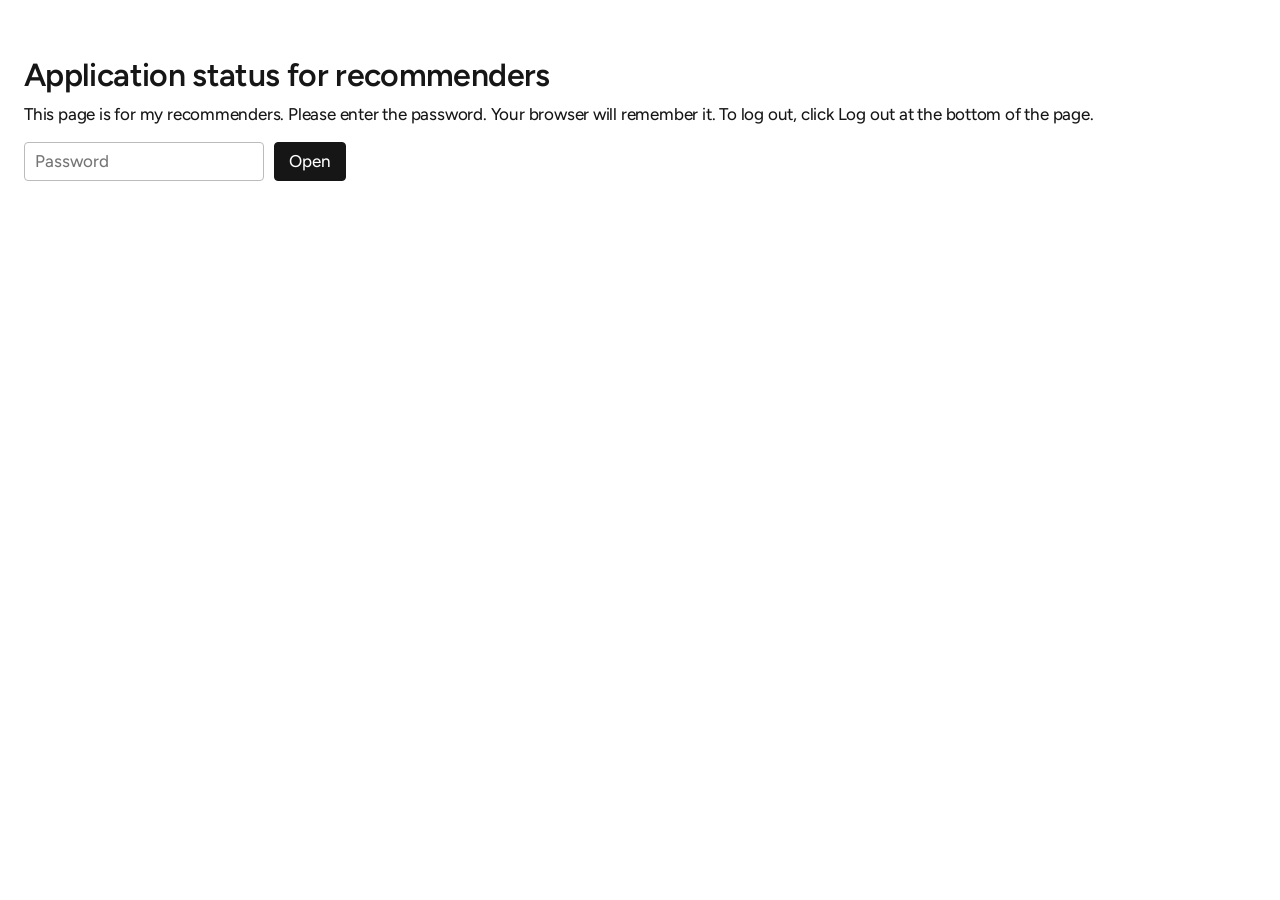
==== commit 92820f52: "Applications: fit all checkbox columns on screen" ====
--- a/applications/index.html
+++ b/applications/index.html
@@ -10,17 +10,17 @@
   <link href="https://fonts.googleapis.com/css2?family=Figtree:ital,wght@0,300..800;1,300..800&display=swap" rel="stylesheet">
   <link rel="stylesheet" href="style.css">
   <style>
-    .wrap { max-width: 1180px; margin: 0 auto; padding: 56px 24px 40px; }
+    .wrap { max-width: 1360px; margin: 0 auto; padding: 56px 24px 40px; }
     .wrap h1 { font-size: 32px; font-weight: 600; letter-spacing: -0.02em; line-height: 1.2; margin: 0 0 8px; }
     .intro { max-width: 760px; }
     .tbl { overflow-x: auto; margin-top: 10px; }
     table { border-collapse: collapse; width: auto; font-size: 16px; line-height: 1.4; }
     th { text-align: left; font-weight: 600; color: var(--text); font-size: 15px;
-          border-bottom: 1px solid var(--text); padding: 6px 28px 6px 0; vertical-align: bottom; white-space: nowrap; }
-    td { border-bottom: 1px solid var(--rule); padding: 8px 28px 8px 0; vertical-align: top; }
+          border-bottom: 1px solid var(--text); padding: 6px 18px 6px 0; vertical-align: bottom; white-space: nowrap; }
+    td { border-bottom: 1px solid var(--rule); padding: 8px 18px 8px 0; vertical-align: top; }
     th:last-child, td:last-child { padding-right: 0; }
-    td.school { max-width: 270px; }
-    td.fac { max-width: 250px; }
+    td.school { max-width: 250px; }
+    td.fac { max-width: 230px; }
     .fn { white-space: nowrap; }
     td a { white-space: nowrap; }
     .sort { margin-top: 22px; font-size: 15px; color: var(--muted); }
@@ -33,7 +33,7 @@
     .note { font-size: 14px; margin-top: 2px; }
     .dl { white-space: nowrap; }
     .days, .n { white-space: nowrap; }
-    .st { text-align: center; white-space: nowrap; }
+    .st { text-align: center; white-space: nowrap; padding-right: 10px; padding-left: 10px; }
     .ok { color: #1b7a3a; font-weight: 500; }
     .muted { color: var(--muted); }
     .todo { color: #a3a3a3; white-space: nowrap; cursor: default; }
@@ -41,6 +41,9 @@
     #login button { font: inherit; padding: 6px 14px; margin-left: 6px; border: 1px solid var(--text); background: var(--text);
                      color: #fff; border-radius: 4px; cursor: pointer; }
     .err { color: #b3261e; margin-top: 10px; }
+    th.st { line-height: 1.2; }
+    #sync { margin-left: 14px; font-size: 14px; }
+    td.st input { width: 17px; height: 17px; accent-color: #1b7a3a; cursor: pointer; }
     .group th { border-bottom: none; padding-bottom: 0; text-align: center; font-weight: 500; color: var(--muted); font-size: 13px; }
   </style>
 </head>
@@ -58,7 +61,7 @@
     <div id="content"></div>
   </div>
   <script>
-  const SALT = b64("KLucrKuFjNDWvG6eoOoSzA=="), ITER = 600000, DATA = "7VPqWFHnlBm2fPy3zrcGlvE/m/SK31I8exik26h/wbsVyL8fxVrUNp8rQATDPAfAYCsWXlZ3UtPg9qNi22hdNKEprzxA5wxpsvDVt8PaDCTyyPbxGQSFFESRZURbVaSBa6SGyJxTvOcfx4THiNTo+70mNick6XrI7ZnskACW3QKcPSXXrkH9W62MgTnveogN00m+1FpeK+Uv3e/hDbdR69aqbskE/BUUWqLznVU5oyHstdCrYGk4G8gm0VCNACXFzZU7cPFC1BMy0rS4THb3uRvXXePP0HwXPTFPQUGtHPdfDYu9eUrStepARvOS8FtQgSXzl4/6F1XgrRbx10SaGzqDqTmqJzTtAckD9Fe9Myu9NJHuu38bKWWXDvhgYgAdrGpT7pEHU9ev4yRX6keNSBD3VrJE9+yHIhXv2kT1HSlHAjqOjwscP75/uzC36kWweYbee/0Lu7V4gNY9jIMsu3R+5T3PDx6Zd3cdsV5ddAT1gFElpQTXzpZ8+i6E6i3wBMnPBhb33KOAexkqTxelumdCYOxLfe1pcIn4M2ktH2j9CG+50bu3lFclMzkSIzBMU4Wtv7Z0gJjBhx5rkDMk2b0+TKerEytB4BEOQf+/FKeON6paA8NllQmYguw7IlP5i4yOh9ETHMfNWx48+IVy4d837foYw38gMMh+iK/cjGbwpNQ2d5VAKWiGbJpDV1Nklysf1qDjU9dgxiFEl+wHhSEm4ZvzyybChJijhmoQ8S9BuRoAp8upVvAo23qWnDdpwJ+7CDYe1u6hAi6+vEENfC1D6hx6tdtzVVT/sbJBOUx+kSsxopaSFLpr8wZYA0iYGdi3SqO3QGrfWaod0wuyYhLvk0BvatJ/lLPlloJCe25nIEKQjE9QV3NlAJYgC84NR7A5vg5//drZAFxlLtst5T4UuLM/62FBMqvWJht1UgPJu+uVch2GlyBve2Ui0mhxHeZmAxp3DhsDqbtXMPyzOjc7igiM6Vcp5V5bWnNHz3UrfqXU3+5pYVmokbF6D8DhL/3ac02fgnrxsmhl4tvoTmgQy5GRt1ovW87n0Rnddcp1rrp/iaz60whvk3nx6uAXbc4QHyUhwegiFxkNzVQGm6tzeWZdGmOLCRzrKFOLqKvbZGa9pJeqHD3W0NZh62ozcRyFjNKpO0TsEsS2DTCI3CTX+QZ+lum/v0kNRPy1xvkz2T4aj4ZItfO8Bn8R3tmYRsAzI9O0icop0KFE3FOBeGTvN3BylWVZZzXxq27XqB3ztNqcwm02eQXLJel2eDaw/H3LJCNnIL1C17EA7tDKfC0o8ni7QuGmxI2BygSVedl9IgTbKPbW4etzdtxN5WmsPYroEmtHOdygr12AjttyieqdusiXHd2v+vSHmuBLFWnGdVlq8CH1xJg35etxWadJBjh7HNw/1sS9wgFCb98ywq1EAygO2+honzT0ivl0tZE/uaAEMCHaTPiQcSXyTuAHhShUKnyAsFx3Uiw6ICRwXqJhxMR5agsS0if4TmUa/rBnWZIeeKzfFdI0fDgBluCDTqTGtM/eYPL/hOfZNBvOU2oTj5tX6ZxuUssKRrsmpXcpVi6/ySI2K8lQyGpQTNrWSdyuPfAk/[base64]/K2qH2cte39xErWzinYdrdMeeXoVm+gNQmRQ1bdMpFfY4yPHtX4VZm8kKj/M3kRlpQMFWwKzYtQ+208tD9K9oZCq2IJh+jAPznV/55J+LmA0XcXEmZv9++pcbeuI4Iu4MTnpA5eN48GzeECc4W/dAHmsLwIOFPzDnk5Y5MQ8xG1GFnyFYzFa0KAwwJVdnHdnoRiNSm9FyCMyX/vG1gUJMEDmiIHLuKWFORNELTJWa1/TC2/CWSzaEyywIfFXWKUesnU5BFVLK+NDid2hk4UV3sMRSfIxQ093FEZB320yjdmXByTIG8/[base64]/eK/JqZlYvYyztXZxAIwknDq1CnHa+pZvUdofQZfbz/MXqDtL/35r3UulV1ebBk0lyCGRJBBGyBudhdbHhX9ftamS5s0BDY3RWnG+XINUc6eyvwTPsRrVCZ9/po9iMwmrZoY2FDpLZvBlAu//en/ApgNC+QbcWdfIucZ4O1JKs0kTLSZ3JBtBMdGnOY1lyCXHa0kMLa6Z6B0zyPlD+MM8YjghM9kgglmhsSJqEr3WJQKv1vy78wvqLh3qIGRxo27CHX2Ddvz8YMgd2tYAGAXWOY/oqo20v/parLDkDdxyFgh8Dh6I0gWQuGp/UUstFh1l6cE3eskbFUfRvMFiMIKRJX/I3i3T7WGzL16WZ1aqFopaftz0DNV0A9Tk0xy0EDi0uiaWMOP20cQEXzRkhiGAHLyq3KJ5PBJSd3IoKTzpIGrJnXOb7a2Yu5wAOOqtNElSEurMMDE5dCOMG+LWhTNLELAIWdf1DnO+9PUpq4Oy7GokdTUInnqL9A6INb/JODsZD+73sDYwP3w2r6eRL/7sC1aAFQoo3+/VUcX7VrHX75gF8PXwee6CM612kxCw4F129slZRUTvbA8ClKoDtvabnbdE271c3a2RZOP+kEwyMe+6UwOJoISMtYB4gLqtZGrgUi0uLCK/AIeX7AVSaTEnsEeN6STqQp2/50idB+OA9mJQM+M8vK6Jj/mGHDWbmVhtK1ScOysy0yJoeStzDx+DHrhwSOWQEhqviogCz0GDwiJkOz+H/jrsQ9/xqyYq6fAXYwRpnzmZrNALvFftZ/wwGC0EjjEo4HcvmmQO5WR3/t8jt5O3eFLdKQsHLdeHSWaSg1vTjTIdSBeKjM2PwA2J/stPrbzluUsi3uMsoaqhrbY7pWUEv+PkJL5ef6SI+VSody6mHSF991cYQHMT7l/6kh/zFl4sBk47hVCv3Pz0gUZSMOttuhm443u4OS2qPSMFjRLGFkoSbr/OqPLVGb74N0fRDJuMzoaUcjHHNfpmUdVNTGsPtp2yPSJwTRx1YD8F9Gk8zYXdVK9nitSWawwwM9GYIv6zOg3Fo03KsBVPn401+rWBIHP2Ba128Q2jhnDh8/0bctJ1Mf/fk8bcNejyn5rqe1IrrbiuwK6uQplp+du3sE/smksFLCJzyUp+a3gpaNvHwTu8PGMgt8wMQRFsY6Ag7XOHwFLGYgMOK5m3g6D7UsfQmhXfWiVpAR8N9/ptWFR5FkD+iCgUtgJugwFvNk5BFmROrvxAzF7d4OMhZaOgmicZ6DLvND7EIOTz5QfD52QQv1vgKOJjI8p08waqJuFtv7i3BLUgbiI9U6D1QQy/Nrn8/QyxggVrpniiekgPnuzaRvc21s5Uv+CjM7gG7geB66KOnhRaK1F+paa9RQoDlE7uGHBMa9vMjvYd0/q/Q5W3kl6Ag1xWb/mflaqLdfVVjgAx1qo+T5XCku/3Y8/fueeQ40UtvfQ02gSmS7mSzn/cPzrD/RwKlf1p2orwLlrwwi/hYNx4/gmbtCqGPIRb3YHO8e5gywwnAo1AZZr6CDxliYkGYNHWdnRXYS0I7eYY4bIjPaZj++piJnPgshn61sb0VN3c/Hkp6ToYD4oUO4ApUaIG5Fqp9YsqVY8URuGyRsPP+c/asg/[base64]/8E1YqQc5MJcbkbNTmTFayTxEU3aJbVJypMUsM/odtX1n7ZCuTRol1MEtbvGafFeFTeoancZpTy98zLy/2EFWdp+aPhflixHf8SpAqErn7cfkwBlg7m/Hoz3ckIcDuIEEkb8z/vFGqyID8VLKYHMt6+3YxhTOKzFA6JOaxr/3qGfxVkUjUupN9qKsRiKCKaUQeKDC4r00ozzvmVMuLxP4SbP9cVNrxeuUbLFnxTzXsiRMZfWYiGR1Mp1iqo/nHvZYhIbANAuncA6Jix+F5vS9v7q1yU98kkwXQBg3tM2PFY7+A/4PRE8IcufJwIv9i9hy1ymHLHKN7kMmgjNLkgDd1R3ia5S1INbOaQsD3jKPgWUEZwLg9gpF6vEBf2ujcszdfyh7iA1AgueCwyG8hdpbDl1/CtCO9EAEzXmv09U8YOYsJfaYvayJaJnNJ1MzeZxIz46kbVzNVZouMK2y9fdwGsOrA5M7DJ8gNXdHiuRRlZDzV/r+J7IwR0AXBmwyPniIsbK3S1fci0UrfGDI1WTFy6sY2ZUn5H+5/fWaYzP5w3QGMaGq3/KkeLFxkWiLOeDMxhFgdRkZlwInF1EQRzznMmeFmyKPES76qa99Fwrb0qFLNxi8RTMNWWggfXKQxAs7l081Wu468GI8vol699t1WE8Ilzh2dNxv1hS9vNf9w/PPCB53UqqJtSC43T0KQkv1To1+nj25GlzwI5ClE/iLOMplrB5CHx8M0GrqDQMeroOBC2h8SOlHZkxtacezA8j5MnRRbhHfETlD3z9y2R9/u2xT4krMONETg8L2bCTRgS2HOSiZQxxTGOII3c+ke8Dii9OAVyFctAgeo5IeA0O0i83YIj7Y0iF52SNhDdtWCywv0xc6936NfHuc0ZBxZeDYDZ6GRe6ID9LENx50vcfMidMkmINwcDPq+JlYEBV2NpsJOxRFnJgWolmpddhwLdEDJDu5n1Up80//GG3lxaE0+GU4Z/Q7dMTowiPRUFKC2vDJ8q3Pm4jGIUwTgf3fnygV5bTSSWolsmkZ909fuG2cn0j0u+x6QtBxViXtJkJ0jXq8hB2bXAAO7tGjyTxJC1ULBJWn+sSbJNCkv4no3F1vkcLs78O76+7RKUnYEzzVRHUeccsv1LLjgpgrqtyzU7zAbjCWBp6ALk9t76Y/cLcUXb4zRE++CJaFjXq+96nWy+h6d1TKphfhAmn9QgMe6mB17J+JVQSeVAv9/h6eLYQA3eNyV2V9TnutYMmGHPJJJMm9T4UrSELVNkKPf3AdwXweFr7Lf/OVJnxqxyBYVkxjfSPUo+7cEiNG9QpnI4v9/+5SM7XzDap+aQhPMU0m/T6WdO/lVx7dlYPn2GK8n+VA1gEPrzfiD/ZdroLpA8uGNzZO7oQ8xtU8a3ubEItzguVrKv8+03yR+LR04ziXPZq4S34pFzeI+U4NvtrqIiKG9qiS2BWYxXC0qcfXrtXYLI9QiPoes6VPm+aHeBEycoA5YewHDLByteigMJDnhja0/Kx7ABRHumRFSqIGvA920DXNPKBqlN/+VpvJ6lKBJrek5frlDdLI4hd0CvLXQzm78n3ArdfIQipo7wxFO93vD/ZlfW+20SOIpEYdw/BY72oDBVKLayQMTe2VqHhcNWtjybuoyrZp3fqSEEhd799LLb3ScG0ikr/M1vLF4ly/M3t4pr361TUQRmLa2/PpxkgZ7RXxBgWOaY/iGakLE6NJm0NfQGbUrIw0Lb7EwORBu1D2l0l7ijkmRLtlsBTVjkWFevrTCVji8Q54f7FN+YZNcAh/Sn35rzIfPypOwnsAb4SH+XITrxfOp5XbCoF3/Vn5APsFr2W2glgWqmF460avm2iwlEonDadwpzUQZ2JsQNAQquF2BnnzUqpldVQ/4vQ/KX1UJXztljvlOlEQhAKAl60dy9aeMMMHgGp6kjIF3ZdXoc7R7YD9zpzCq1iuPTkx+MVEePWaKArjjyIKyQ2Fnue9q+l6KfZ6rtPhHkJXBpK+/UhhNo3Kbu6vvjdNgQ0U/iqvXy3qq/HLpMXAkI4II2T5a8+Z4PbkHYDWYOvvTZPVkksCpYHsm4RFU6yWq9lhqTxmX45ysYWg3ZctVcxqUeOQPAUHJT2Zz4Lb+sVVDvIHUNxtbNZDTu9QPsdlyFt52duVtTaTtgPNESrXKPrUQMFcK5GOjuoRZrEtZHwbZ/b6vrts5S4FyYZk6yPMJlgCwBguMiAL4Od6XJJHZz8z7tX/Hi7V3jawtffmUPVYbDH8DxO9sM/nSXGEpek8cYUToPxMtw0Zm4lKFVTs3HA41qkvU8M8Cl192BUyl2CvvVFFpcbg0aicZ5G/3G1ObntwvslSUXMC4UxQDmzdaP/KWFnA8Q8VS+7Qd03KHEiHiIMADJJWGYyyCWiw/FIA4zWo97ubh55gLkrzqsrRTjWK7zKRa24Qve1CqAvqtmKqCyLvd7znNiilIVmw8m4eQz8Hp0ppnQX4klvwB5pHgvcBgHuqOkcUoCPyMtZaQNRIY4I41otYG4AE4IT/NDVa7OUFiLbd+IWY52P2ENq0DBHQmSfLUHX8rdX6jM3nlbPww6cvD91kr//ioeMaWAHOA67B5m4Q+LFNsrdKzgQT35jWEVbp9/nMu7uAY2E1amQGGXbavXVzofxZVL3sVcqQROLkxuGIKW/5gaL98VFTYduXYtuonhIruYlcFtxhDnmAy5wKAXn6BpyKuozk6ITF3UHlAkRUjysJXcYpxMVvmSEQxTGnlsP/Jgs5D87+QyNg4pYlfrHVyodm0FVE19fGJ8hsK9BKdPEf0nYFiN3ldALmwh20lC8/t+LlpGdePileH5K95MH6p2NyKLaF0UwYf9segVu8qhJpciAslvhrt3SIawEyH2OUFTjl3U5TxvuFoFy7W4d2WMOgbk1YL+pKENhZv8SXr6Vzn1blnI6Yf5SwWH2mwzkRjJIp4KZQPjczs8OZ8sLaLfV/OE30cntdmWmoIYlTbzhX9KP7/9nTQdFoMTo7c6LMpFlrqf3AKNBEL1YJshVv/eKfUJ6H8C7fPYU6vPgunGFde/vzG7NT7QgtFFIdrst0QMPJMAKy/[base64]/mt8m+y2dnZExvkv5feGiFsg4ho8L26JBrHR7/7YKx+uT4fJagm2lBiHjFzi6fL0OS08SHzvxmpc0CIN0g+rlBD1xyPtX4MtC9gNWWN53iPhueWrUscjt8jpBt5PpznHr7Me9VZ5qkcDEF9hN5vOh/DWqxQH08JmU6gOBR1zjBas+Mm7UI+4fu+TWn3ygjM/ACq3QrUPKOcBw1Ro5suPyOpJVIcH5hTUt+ZLFT9W4jB6q8fl1xeohNLk2uy2OC98rR33PIOUPKNIYmYFT4m10C5FVXXvYe4Q2GSipVbq3B7gAxmu8wA/bT6m/2ijXtk3IV1VrKHHA+18aEev4n2dnssFSiOMyaZ9Cpyk+cPBkQ526KMfrKH6dWGIW7lGRIvnKZWWorfdBohLVCbODolQbYNXr7esS/1EfoS0JvCXljxnjU5USroU6tdEo415QmognSrqDjENcGGHkRl56eL5ERl57NGnGjsWVAZ5r5kv0wJ5B6FaVQvSMTaKekU3uO6FbRDkx76Jj+jiH6vDwfjpq9ySod54aYhqkcks1kmkJ6V3t0LjF09dC3XYYe53XMpFAC7ubDSmKbteliF0yN/AHvaFqFv0YSTcVL3sNgfz1tiSjJTKMJ5S5Jfo1SQ0fOIBSGUriRorfn+HASRknTzRrSB+XausKC/Eu7iTQTaWDKYnCpiZJmkq3pQfEif2qR29xmyUrdwYB68d3EGRvgcMgKayxE3tp9Z2bAW/1t/bwT0ZGbIoxhHcDm6OaM7XnXNnMSl7CVgYl5QHCXzX2QkbS1GkmCLkQaFOvUQ42lDPiUFwzOGIoFZTx4Dd0AaX9wQpu0FU3m5BSAqyIbbhrUC7cHYjuTmGwzSiHk3fYLpLRqCAWUAO8ut2fUK9/rxQtl1NqkAM+lXOGOZFcImoIeIKdoRiQ/Cd8vAyydlfOHFPLWE37eBOrxuaUgEljeTUCcLWGNk1xJKH0glMN1gkMbUMjoOoHCksvTV/1yO5fqRnwJAp8G9YyScUGARykRXTj1Yj3TurpmNBQ1ZiQb4srGxpXu0b+550YgMryIdY4TlRX/LZLw6S9dfbfR3qXFFi+QIDWsW4KqLPu8iGoHoDiUBkigPNo9XuPNPeN2fDHfE3RLJlozeTxh5bB/VYbVol16QPZ1HCBdskwriH9KOL7wA54PXdNIjDuH67TrYz1vjYncwFxyKHn0UycATpNHVmvxvsJ/fDhSWUB1V9x9lYXLhGHBqatYqGySd17DTQWQvailqyXzUEiS4g+REt62ZlFY7QA3xEvEZgY0eSYbiV9RzkF06gxZ85aU/AjArwi0EOr0eDN31MdFhdUhEM7j4cLnFwbT7ULDMjOI5f69kf8ugqIktVOpiViqobWqfPspvypYSjDbduO0UuIbsJGtenKM3Y8pdDyTsAvIkrzc48Bene2cUosNjyXilTnP0He453OM0/QYehrOOXK428Au43agRM3VfrKHRW7KyzXm6g6hv+A12ipHuWJInhtAqzhF95xJvgilGKJKXglOgzJHCxMt2RsLHp/aGpUNaRM+NxktovA9AQ/EfZ7AcoKQxseR50oVhoW+4xSx4l/OamMRJDxpjqzqyXQji5nIewDdSIfxNKksakdQxqnfUqL5LVVmNP7OgoRrrKKi2N3uIkzY1QoviuvD1YNmJgUzRgRKDJ7TBuxxbdZfH2DrrB8P/NvkWzHCmHNJX3xAqCCk1xrA9aID038EpNfqCd0k7/saBHc5RypV2QcLWhWLkY51oFdEt/7h3qp838fF6EsgZrNOZHKYSC+3Vn3oti8jtGjX9LkoHr0H0mIeFvZJ97+T4PUM4SqdvRKXCoF4HFJEDa5rhiuPnsCK2SkM7jRcVPqktpFHcgzhM/BF+Ni/8uZxpXP/+0AWksck9r1v9dvanAn35gAc7Ob8/2zzoYuc/nEXC/l7zRusO5kp0t1+6gO0IhXgDJGiDpR/v2GTi+1dgM8p9qoeXxFeSrtMnfiARwsXZlaw4kt2MD38gM9nKifEl/yav/Am7TWha3tAQ/VUtMPp6QIBLFcsaWqnwgJ8EBFauzpOapeODLZ7zy5zU/EBR/[base64]/lPsv9sMD//kDEoj4ECtxJ7KzOMp4HTME4x4A1fkheRKkm+GqAtA25QrFxKJv5h+EOqya66L30ayhX5q2tpxuG3NiDhvnP2nPWSgtpHaXd7eVsMk9EMPSHs/cUgT2/O/[base64]/7CU6fXBcUhocZSCvzEhcqXB03kTUGERYbiHVwzFy+Wm56jIvB23Jz+5y3oNBwyEsAmSxDaN44kVp8zScv7f4kzjUjbqG7EEEFRmpTT6ITKqG9m1RqbwHwsCZihwMqJUwbkjMNrcCAuTpHxHVfFapZqDJdmRYFn6tB6cNFb5vUYt/EP1MwInXZDDIPTCEbmWhtWygooggC6CyvDdvw4U2jlR1pG93LiXuF3HiEhIdu7rtW65McKM6u0VGB47OaKuDcI1ZUqiLHH+x4H8hWrt89i2X6gyIFr+4tEhGVx13LF/qDRaSE0VeB5MNmhLfeaiBSAiXR+Xc6SccyaAxQkJJRWhQclFtnMZ/fH7J5h5L0tihEb6KKxal96mXXiz3yeMjrBlohbwh3yM9tQK0JtxwDA/o3g21l0H1UnNy1Nf2G5Izxfr9CvgPLjnsXoRODk4BmhCSJZPE/mURGmLh+z3TEAwysrqX0O1q4LQ6zNKhk88v7WykNXuw2H0VvNH7pHdXXgDHKz78oJU58gJKplwjP6liumQ3sThDCMC6FDy45/SZZnLj60ruAQ0PRuTBm6qSxbNfkrRf0y/Ku5Ik6g+CHphseAkREUPnNnZH2YJfA/[base64]/v56rgDEwCMdBcQJrfWiVqcoyhzuvr8Ay4/WY399tvXA/w87KvMQsN1a0mTul9SJ/Qo/K02eyKSol9rpPbwZHf1SE3iqTIVFOA7m9GVnUlM4OaIgrlN1WBPqtUjJ9ZD3jgf8B1c+NSdz+xT18mHHIYIM0ZH65A+G4bq59gcXOGBqApbcrYSBu5+dHTAJh7EIEWttODo7Lb2EM2e/tNP52vx5PXCTS59GNsymdlQfgpS26XPF4vlRsei6qfa/Cuxs+2S1OWsOgXph+cj+MH2/fgjYTqfedNcFJM02y3UXVuC81VERcnvzBj+I8AUETj4/cgNhKdhhi5+T1DmL6yT8BHI7nK98lcixqnLfN18Xh/0BJek3Sgn+c+NK2IL93/6OVU++XUve4xIscnhn7dOvHfPKFoiK8uMxbBigbaQ2rCSbUnesT6JOUwBJnvDfHDN6en2gB9C1UfrjM9JtIeBhcrSgBRF0mAkE3lVXLZAHxfT/uCmReSMp71T78acCrj5Z6a6hbMbrr7ukcVDT2/vb1TFTCNC696/N9jDHuDCTisA0hr5YsB5C1HIQ1vqobBhfhBGhwCWlzGlDqaqDrEPr1+pWvXjo0IzaGkNXJ+ht8axMTsbg2lFZpI/7joFXRP21hrmkviNtfetcEWbHpw2+EXJvXrLTbtXWdAerGlqe2gUy6OM90Y7TDbS8cd1HB8+lAGuByfukDdEe1D0MngSq6OfsKw9c1t/ljBDMX+/PiB4G/4w+HT1Nj13k9g+91RgWgjrI1+RHdPVPSHZTlh6j/0SxtF2JqgA7Lh/J2/mMbmPXRe6Dw5ddkwK++yid0sapAo0kUSaV3fUXpECoWXI8osAZ8RGa70E59OxWBXGQP9x4M7rfr3mX9QqSGdveuudxp/Oonxre7RexEhBVYnuK+zcRNdzmUKEm56CI62A+5i40cdvSflu9XGnpx6XrfiQb+osB2cl+9nUG/S3u7dZu2G0pnzPqwTjNzL0eKAqXUMKea5vIYGQg+xDdId87qq/sPXqYzs2yxTUv0PYGKujvIfT8iEeihAyUVqxqPeXkGVVkdGB9EwcHFsYRQldwwadSKaSOcq83OfxCvZ8wZBAIuKrZsaJ6xsrqXXBWYQ2p+fPbPVKYSh4zIXxmf38sOQZdxOTOjIANUQuBryhPst76hdhDZAIcXbTzNe/pNUZQ4WcjQUDxqaOn10crsphvKrxrfKZPX5NDeNy0LDJBYYO3DEfyNS2Mg5yD1dHWKfansmxDgwjmJzeluyslCK0xTdhKFf24SakLLSa0dsOjXewkBZVMSAROVGr2ysP0g3koWVQwptKb3dd9KPyBxkjpGyIfDZaz6HLRxFIv41TlfxdI2j2WM4ks7XhdaejU9/hmZfP+F6V8wRuYCtYHAQQMd342BQ0y7eLC9E1ryZ3z4QbPDmXiKvYH0YrmX9Kf+pBqgb015xsk3twhGt1Uvx631yBYN+QnpCjCW/+fC2ipQ6SjhZmLfSll32X2g2sUdOLrcGdqielPaKoTivdZnzfoHq/Dj4sM5NTYoQDo7NHa7g32weehODfY/DfUtg5SpWrHfnw5y7/GrJsV6MYFzSSjDXtLt+wtSOyhbZ0EbKs0bEvBdz1NReqzeI4s4DTEBxT/pLlX8kc4G3vv4xFCFpChur8dNCWa0HnB9i0N7mcWNaTZdfUmkQxpC3i3tduhQIZp1z0xbu2vvhZ3zl4j+FpGuNhDyyaVbpyzaYMdtk0cbOyU3SXFrYLta/+4NFVCccRxsSirab5F2bcJssfhoC2B6HumqxnO70SXy4AVINuo218SSpWpskJmWvE8IYNO/cWBoJJc9tvd4vhhcKdA8FF8YHv2im75Bw6YcGL1NEy8rwbPIJyilhwvRL7MCmenSkDbV1uiDGhKufa8AqGe1jpw5Y5l4OcXJ6VN13SCImOV0/TrJ382/BV0jausx80CvaCMDBsC9n2SxzHq2NepFUr2EepXtdUWD1k7OCD7Ifyy4wCXTKHSK3fOSwgl7HzGwIRW3Ok+a/[base64]/iwJnY+MByYDZb1sIo3CmcDHXePuKWLuZopbMb31Ua+kXfZ+oWg6nRGT0p7/wX3guzZlXK4VjyKj8+Tj6EirLOZNuWstb9C37kcNoQThWHGF/H2HNmbc+YJ1M+uAM8+GsDJZRFmGpAxJ8BINa3hx68fs1ldoFJzCzlt1SY8E3SvrxeepVjZzEBusRTUJOxUdNJfSCOBgCS/riHefWxF6rLFeTl2fPyi1pINn0d2H/DGbKtgpvyxzKLReUDVmcJnqRggjnNFGUOcNxUgsyTwIgMwBbDH85Wl+A6C/[base64]/eQNsTkNb6T1Lcs/pNikJOfow9688akndcIV0XbC2MpPE19PlMDDxFsVimVp6veypWoZRTzkfdQr81jBswkZg3UeDoOqRMqbMhtmiU91ZX1KdlrQoE9jIouDDHAnhp581518GscUz66VEpLA0UZm0ep5W+pZ626u6+9KASKghifm6MdFktvtI68lrpVRI2/7Ov00a6paM1v6ix2kzzPGXfCbRpXL++H5n5/mQNdV4QWKUWnoalRwLtD0fpFD/pb2rw0nWRI0lybgv4Fq27d8HkjkJbKKw4pyLGJRP1h2xkI6lOHkAV9bR5xfEEK5vGzgllzCJ79KgB6fedenDsHSQq5DjCWw7bbbmiMuatZnItviWZ+Co3vZWxlz6KCbcVuyLxeGjTuMMXFxZwAiWQJQDjHla+fR9RuwSSEpNZoG36eYowaWGaxqs85ri36Iei+I/LM8R9rg8Mx6sro5glNbITQD8bvlWxa68j+QghB/XLxD7k5eT5hPcJMSbQFduPVuqAvmLkeu09HhxRZDolRm8itGZSEk4y/JyXLWVLNZix5ggeWtA3XsCUc1d6GBt3Ix+HvJ7xcXOvnOAug/0C7PgaLmGSJNq3CzSHb+O2bkuRKVG9kDlQECEWCNMvVacDXOJ1XZKZvdXTRy17w4W+MOmudJTa42ihgs/GvnLbrH1GrjgVLekjrwYOYyBz9u91aeqfwaiNZSiGLAnxogefSmdWL5f3nng235uAgjTD6/LDWDKqwj25eTzmv+4RIdr3XhN4D8z5Wwmxw1DGQMUdgiuCY2EqZfE3UAYsPgUyOMViatTPx5Ccc+nThUWqBJBMZiJ0HpjzCX51bHhIj0IRKPBlqknQUqjN/xpR5jgh/2n2uTLDJfOX4SrIke1jTpphhEveCKjVlGJt4lWpemUxMjlQX2xwiaDDAUJVOlbwI3PfL1F6CXXeCczbwp4sWTMof3exFxrtbxZ26du83/rN3KePiPwcNtWXjfv0hu+51RnsamqtYx2hTK+Q1lbeJayj1h3KVLoZZNVdnpZ7/oMVrqqpJEwBeKaYgHxebTLiwpV9WlvXRP+oA3avUAg94z9tbaT02fYS/[base64]/IuoKjTXUplIL96i57cJmVOqwg6HeQfvCVUqlDRSncOVrTEVALYN6CmgmjauQztFy8sMhIn6i2zltfvG6GzBDZbCa4WsQuHlH3fFkcjuek2j3+kz7N4Am8JNgV3cIsxBL+ERQC3d+Rkt8eUv/s09lkcTZL00vxwwm045PHZE7HIQiZMe2uC9OMjR56YMRRafEG+ZmmDQ1D9GFu4qpNa8y1T2fAhT3kRMYyGbdH5jQVZxEFEX6KpJ/SMR6L5sGCuXNTCxg4YQimoUIXqT8qhP+8l6eLyRQzyeVErufUXfAsX7BMoNYgQdkH1MqWoKnsVpz1FWV0KGCkkTxVC1S1VKn1mvvrwnzzoLi0FBu0E3HQ388oukjB8RXs3DYVnlgdtJc/nxzMhchJspezArbd0TjZK1cQnw5zDhGC3aO2n0CVK6X1JnGtBEqA5l7FWQlaZ96FnN6R4dBIjFkD05WSK2EJyGikmGeaIJRZ1k5Vxq3rbCAg+rm0gVJnAlxFV+J/3VDs5y+TAAKzwvB/rTETXWVhf/VDD1+aj4hPBlcUF+8rvQxnRXo6r3fqC3FL+Cy6DdVmta5tpX3pxIK5j9JR41N2JBsQN5zmtgRYDLRRnIGWIE+yg6tn8BmekEIaeFcDWJH4ENxYdkerqhf6zvqf88D2Gh7Aq5X3zETIP/[base64]/EJB0SO28hv95SvIg9hrowye0+d3R1Tbrnc3dXlIiVWA6fUS4g9n+z9M+xZTEv5F4EoUMB/zFuCrG9nC7rEXiXrAXIQxcwz7S7ThLxtsAo3p7EVIEotP8x55QbRvy6mENDgAR/+3JysQbcm4oEKxxOGN20APKG1a7gFlfmEe2P2mJZWjGualWduLjM7CWnqgtCxWwFz0VeoaJHhN+rbwRQYkYS4Gsg5OLCuAduqpVq0/tXWl5BB+EOwyw65VIiTHJJjadzDHBbMS+rQGWEcxtMnKRGAn5U864/qIhqYyZcSwqhPR9YfRR5yWsTuzBS7t7BpS9XejsgiDXnTlnrFb39E5dWUN5ZvvGsaDNHBNc6pGWi9k1sg4Z8mvDOzUz6kE4sqUutRCiyBFn1ZQdDSPvhll2xAsz0mU4qBDz5PMu0H8gwir/84FXFeE7EPvxHaQJaQuF4HgHjk5xxDPAkEPrSuy3sXbJgVgWZod4i6xj6hcEKkEh3ZPsvIxMAL2zoZ7btKFl/OPXBE4Dr7LgW/crzlMTmIptHSUwQcsLGUI/34lAu0jS1Ujci6XADhIoObU6Jcbo29xaD2PDAqNjolOQ2x9w7oa9WeSA7hS1y7wkc2T2co4EFLjt9mRu+2z7GS9Fv+rO0xfRYZdhTh2as1lFy6Eqs9FLlzezGIp2Cm9gWWQIDXHh7wv5UqL6Pn3hITq5r9Hd0P41D0NPgAEpKLNMKYmw9GMqkK37ZM/mVjw7L2uLm/s154DOXyAxhX5m9uGuWPkLNrlOD+u599MfcNE7E0nG8GpwYQyVTUk181h4gftWVEUTm+k94CeT3Z3UtWSzJlkPnxf2NhhnDWYp6K8lkRv++B/eIfTYJMuYiopmrLetuze2V1HmbF8mQqszH5hGY9jkJo+LmnFH7Br7W2/NENiTDrrOai1oahzzGGpTDghgsH7JQSlpcsD2rH90/F7T/HjBLsKtL6U2o6XdrbI820bfP9VUmEZEeS4c4/[base64]/apVKjVHfGl0huIXKoPizRqv41qubCF6/sa+GKgRGfxXqoWUGDDUpY2BMEcJUSbS7PeZCy3sJelRZQr+/tfPzL6bmsK4ru+TwFV6Fuf/2dcWdXPhD4157QxJ5h1pS0b2IHwt+6KCcfZXR7Rr2R3CcgOwI1eeX79apyvYKX0uHcMQJMpllUGyq06gUPAt2t+kNnrgwACU1HFUFh9EFU/nRwuBOEe/[base64]", STORE = "xj-recommender-key";
+  const SALT = b64("KLucrKuFjNDWvG6eoOoSzA=="), ITER = 600000, DATA = "9TBeYpMGO6lFhG8aIg8vYireUF5LF8qX1J3WnLn3CD1FwKZYuAvXgpcZpntG57UKdvWdQMfGLTJjLdWDX47C9QBfsUEfZZIIywi7LqLypjrLIgcsN5Ple7HhM4KPRCFZ8bx+xD7Hki+nBEUrs+VLys2MYXqG1u8v3PEZXCL30e7L/qt1qdzH2sFoB8KPZF9ZDgwNzQ5kvX71kDOlAW2PtzkJnQvhzIXA7D9lerH79eldu5eUg/ZefbxtXVZX3oCY6vIjJIfdYTnrfxTr9S8ghgqSIEDIVndn3vaU5dqmKYdD/YGVlN3BfHCjGLB3qfGFfyC9hAOgKz1mnpWEhXJ/kx9pjeOb505MauYpReyLblB37PSax5eHBFlvJjyc6RHiaVe43nLI2djUIxHvvZSkJ3wBt4gUSTdxz4bjnsEt5Y7R/OQI4uQDJcLx16NzZSdSu0Zw/RuyaqlsbBnRV9mvbJg4HwfyAJUl7872ItyELScP5bC8J/CfMixKhDLG+RgHo4RLYELmVj4QmYgTlnPQHuueQ/OA63AU6MGispak3eC1QIGHMOc7JmLSXJvYvGMJLV6Sd9uP6U3ckHtk5Fx/tfeXzzpK2DqI9MDOs6tDZeQQL8zfK+Do8APN8uOgOtIi5bSwHBI1xxRnjjhPNjQ+xr7q963tqIkJPoWcMNvVN09pRGn4j/7vsdTsX7Azfalbngp0TZQiaOw+mzZRp/qFC2O62nUXXoolEIRrd8XCyo3Qlox9jW2vX5JwWjtl9wWlSy74tJ6ti4Vdb26r6UnyTGs1elr/L7DqiRVGu0AK3iac92PEEeKs0XfMRKdYUApLHGfJR3idn8VSnPVehYr/KmaIDxa2QHqreQ9CpDzbDqn0J33YW7BSJMp8JINcdxhP1Wrlmo8uJu/qiqB3yBTU9iawsPgzWUrHg//YTRcs6CUCGVDljvkQ3w9OCxuTe9ETkjG2rxk1lA2QaZfJ+PnRbIP+eHIbevj6qGmhQsQa6qcl70VjFcpsovZxC/12DyzNOttyPjZBjKS6KaZpySYSEYTRxKS9vDqrODpMsPkcfUw2OcUrgd52NuE5pQsL2eXlI25vXDGHcFn7MRzY3tzpABmR+AOJda2SeqAhtCpndfzS6m8ethNTJxOM/tZFVRtfixSon/B3VBEzlUCpGuG2FJRwVD7TyzTZEyx3nz/yoka6vtZ0SoEeqzyTo5JRvmOdMDWqAdS15dmDNxyg0LKIH0Wp+fxYEt/KlgXslVTt0FlVMgZM5T2xpELBzPUa5OJX6dLc/N8nWVIiK1Jb18OzL0R2kDdLh2CNwXcJ2hcZHU2dX/S+RjCz+BxeaS8qLCaU2v7xEqQzHllX481COVHsJb9OSfmQEA8FUU8iYFjL0EXnX64hvp6M2dIKLKbwwJxraOsXcfxpnxep9qH4jGNa6l0WH68pZ+RqGlpfFmeM0a/A6G+5VC4hGUrImE4YRWVhHBFTRFLJ5pOvv7wodyegFihMlAqbCpx89KBlT1ZaPBJsue2WJcGVSwwY479CVnyujefIEP13uJIBz1Z3SgQNt0b2I1L25uZ4BMSsNQxUyK1v4R5TfU6voyud/Fpa1ykjNCJgNBaOEUk0HjUbuZ4iMP1wPfj0bjBQsaVrQBI8/hKzR5JwMIFCFPKx+Riv0CBTIlWi4YxohA29cP7cqfJuzXCztsr392Bj0I7uC/NyMK/plnIH2bAZcIn9X1tlI4TgF3u/sL3uXxbT/[base64]/[base64]/tp8dN/DQFj4DoW9JNibHXExyNv18loeZ+FQMCHKdiy+D7V7SGlw7h+fGFrM26Nmbn+6fopvK56qILZICkM6r42XIMhy2Wm82740JITUuZavattLV2APEi06TqQOHgNm5SUKLn2tFVhp23GzG2q8Eu57BfUANMwPm+ANTKdT2aFeFD/mbHOmcQb09Ar7cmnNiqA0PBapQejbiSQMBdpCuXUrzEDgBDRMDuL9aBP6dyQsN7jWMboOJCRKA/uD31gUuZNFTpaGJj+Hg5POHKngQ0v8ri9U8AGe4XOS9j9IoR0Aw0yHz/XwSG/7SgSQjyoeHs9aXi7QurF98xARil8Y8wWKpI6FJHHij+nil2pDN1xc9kmHWmrwKWIq3BomV02Mb/oMrb4CNc4lyj9MboydchLYrYsGwbkqhQKw/2NYdEDSRnyId6so00xlfm02vCX+0pNOQk6BQgf2u0pBlaX6rLpEIp2a1hP1gI8Fp1q9QRG56orvkbzGawfRuBzgPaI6fQ1Co10OdFvoHt4Ff8D4U1OHnSZM6H1oRds1iJ4LKcnb6TKfXim75/jzYTS6IkqDlpP94JLM2bg6xVlwjq2YWnKbJbS4N0ZVpYHRCIiiJMYEfYA1JWap3VV5GnhqFJRfAiYd9CsaOFgAv2+7JBRgA7vWMyFKPzSrqyLEERf+RWRVE8XJt5cvBcK1zxLuUeyQ/2DSJiD9k4VBRct79ruPEiNvIIDzJigzoSo2PQ9tULtMCLEujfhwnTRvszPmGSBJiCk4CYdYLLHe1ktmnuDCNnP1l5pNukfw4tFjcQ3NkL6M+JIIaoYF8bLyHj617+Ch7/jzQLG0gWwdNWqN0PU2uqM6EGx1ZxZUm7FNvoyw+CTKkTrYYjZVS6GQXYWHApA5Kf4ZLic0H4G5BpoYaYMGLb2m6QaQVuTdxMXQCaXsPVBexj2okGOFpC7dGtqiWdoehFhLj/LTJwdSsMdxl990THjGH/Xk01fQndPVdwRWdVEapjbyU8M/4Qz9+cZRyOIdRGKxtrlxBZKzmVG/4gQ+60jGWcmhOOwX0pLTEUc+sy5n+QzJc4YMF8heSUrNwwxbK9Jo9+eaLnuAwk9/0U4mjM/5Hi8sZR2B4bsIfUz9geqppJ5Gx+E9UBt5uVrBlcqcXC2cT+2H59F7nX+4yoCyoFs351ckJIcI4bn+/umZYOF+6x1w24PbQZgp5gOph+OrVwpDAO9jzIjSIichtcD3e2ZOT7pUoAnQ5x0R8Z/LQOkt+AKqHZKFU+Re/6zWLkhMeSCrqyR6zr9iCo6WGtX8MVY7kZ5PJ9/s59fIwTEBhT4WVbfnXPIiEbO9bpX5r/qXZiU3qe2gzVzNHsXAIo56ls5vZHbTtGNpYjBSpl9c4TfCOCsBRkOFHf/XIY+Ouu4nUEsmI3pRdFzy5HcFC3jsInQVPKO3j/uX07ccdBkEuq760kzDMFPQIJmW9ahFNnTHzbTtlfLMxeAMcK/Bd64F84X3YCZNRtqQ6nfdaLHe7yNzoFIyvtDePsuQmwOE6b5pbiTUjl6MnGC3E7fvDJpTtdekajr1sKFg1ldRo8VXZ3hVa7m1FSCMAacrV8I90yXN+x6RE0XtcQvqDX0v8a5CPtkhkjQZen4gR+GPlObJ/QHQIz+YTWqS6kEda+huFkABS4B7PJFTnMwE7Ixu1pOax09cutB7T/[base64]/Bmo1kpfFjuIW1++BLBcYtAOf6b2B+/IIbMsazSjyWaAWoaICukVtGLQsQKSsO8z8NOynjVAHUp81jNWlraFd/qYTruoKR83SP82Rp1FMc02fjXemg9JiF8OVva4otE/HUqTYAgAPzrEg/GNuxyge63PEvNS27eFf3LRMTdrY8z/1TKCLgkriT5aNhROqYLPF46AYdiX3/IjLgZFl8XhwRE4jSXqjAaC76zgygz2KJuFX2R+rDNW08WVm29s5zBTW6RqDfT5s1Z10ZoICrKqF+TYzHPRqSPFOwP0DtEosSQKwESAUYsrOYN6wBVEY7d+4IlohoK0Pm4HMJ/bAftJRNfBoo+aKyr4F6keYZyoG3ttpkyEy6jfbApdK1yZlecYSrSPyGx7lAEDumkgqDpnK19TpO1WIr/tl9HWnBp/40cUxd7EZOZOyiEYjCDyuavopZrfeh1S8e9/nHCtpDgd5WpQYgZCIWgNXCMUQ9UqO9iV4QaB7BzlqendeiL5teDXjsceqvUqTt0XzYQFmKW7gPa3c7ghH95pXO64WH2yDhgpJEqFFpZh5Ge/9Dsy6RzG+ROdaSzUY/NkWynq9uIuhmPsMqHzo27TnGmCqd/3Nnbqe+xl6Qe30k5z8Pmd4qDTPYK4PzKf4nTnl7dhoyX1FPIdtmjpsSxJqILmtad/qwIaraEAzk9zs6XHDvkFDFy9WXWFh7Jrmmoib/s1+wWIZrhjHjU++9zpnVFL7MCUlDCjkZYYKNeqoyNfOHT06x6Rge1sC3nyhp5hJdJ4JriwG7B+gyz5zABVH45BQdVpkqdrLO+XuOigh4Rs+YjvYHO7dkTvTarz5HLIjt0t4S9hEgut57jw1cgqxxNEYO9Muci0puT6QvWIsQKgwKLtqNSflcY/HOR4IpARoRpfJwRyqyqzpc82xnByfKZWW3hpvsca+s7JRrmq1Qe2pCdLlMXIwioPg8MX18+on9PJxBFZgtLxcfkQzi9DLFhFOdNawlDXdNKve2qLIGFzt7yVyt+iphVNDkivn6MN/X8Tc4odqm271SOrpU3zB1Iw70DscPFrrSj2PgP0itJDumh5VDXgcqYdu1SBmvfpYN+ZCHC4keB7lC7sRf8GTCI6Qrt0xFx6WZ3/mEVY4U/VH24hXWuTwFIkWS9RtpjzQxOOjwbF4TJYLVyGbDNeGzH0WEtii9QO/yNs1nz1MBkuQdrJc3PunDuQcXEd9KfmP1GuFCKKrxjbKdna8AwNBXALuDUe/[base64]/KgAK2YDVPd3WPZ4bOADG1R5k3q7tseyawX2ZaPt7QeyQl2OHn90JAkUydXdkIxrrt9Fr+KPx6NFWAmKeIg6FTb28kQLrEjqWT/DujdvqnraIMdS4m6IIDRCID/LQKzJRJVZ8N4hS8KtnnuLXEhX2A1SdCPF5efqLjKk/bDklISQS0z5AQQnbPoY5NoShnVcuuGhedS+m54C/nXN5glQ8p1klNvmbJ5kJ8ezf4brSp9M7XW+gUhW4mZt7loXBjZfA5Wa4DXpWuY/S2EvsIh88uvbEjvrAYJKytk+jXBN6BzBkd2FvB8Wyn8tiMLmLknps4bAioUJ98WjyRmWSda8eNLI3kDuCOexqs+tlk1MupqYk7gzqbBxDE05T2ukMnzd7LSf62GGeC5EPuvD9Mqk5KKNc/eiVtkv9OMcILJ/jC042sqTuCEStAZRbGef4J8ddy81Q0ca3Sg8i+CnvBX3160ZTuqDtTd32ufuyegxcgK4D5tdWoA4Vf10E3ULfB6EP/4PFVUlHS6mmUujdaaRU/Qwf+y7/wObwvOkHuwTR3uV+fWcJFLU8c1FBvMQDgPhIywzWm8f2CY1XTYgHdE6fNsLQynoxqxD/o+0YQiATOv+UUyGnpYK5fXYu50udYZlcrAYgzQuCwpJJ9m8sfX1C6v2Id27On9ZFooer75dviUnJQEV3N6MWnixlBjfLeatPmmZb8UXcifPW/BLLrZK+zFhZubBJLfIUNOl2XPaM6bJGcqVd0bxHFWSs73T7X6W4Uz90TIsP7zoQVl23O/QPltoeahqcdBN/mg/TbPnneNQI54pHA2FTu4yqGkiqBWbnMaIqudNNlQcvvZgaMvWuwgiZMJeIpfd+zZhqCaMaj5ZKLTTT2RIr8USlspHJxGn2JykAPvhHyhZWCHZvkeVaZYwmnGdPbZS8ZPhKtOylI9OYbTBjsGPbK2x54QLtbPF/YWUf9WqseWgQD3LO7bDB3Duw0Snh1UPuqSm2aZkd24JZ/35Z7V5XeZcGWwjW1+NRSZZdJnEukRRrlxz6VYfOLKmg9n2tAbsb7YwhgdrQWcoQ6iJP11rVDmiic78p8b8jWMiEyK3fVsvfTBsk/IQ0akwtb1uRLoF1/k5HqMBQd7v6te+xRGCzgDAqwvLgUxWc5nDQUMFUg0F4kxRoHX8O/yr/eEYrwqD+tzaLd+I+aEvgOAgQdETryfbFZYTtFlxVImCQqKuO4eS50TD+pKP2zvvDK32Z+35HYBDpHyecrtQwl73DsIsF/od8IAXe53z6ucaHpngmY4Hdrguup5HjvUkfZmMeoVpL9gYH6tVdPeq70WTezydW/C3KBVlDrdrufeJeY5IzUy85RX7HX64CGkce2Hva9Fr+FuORgT91WH2Bluc/TCj6KIaVY/Co00ribichQSl0JR6PI3nHig0jkZQxX+jwjvo9VVg55fEgStLHhPyitD++ffQ+TEhaxz/orkaDyxqd/b2a+P0U3TjCk85OA0zaXcOrjVk3AU2rGCob/o/K4n5m7YZsly4QcSpLCLRB3KWhCZlNLMjE05cGQtHKx7Vagp1p4RGxdd2TF2RCkvKx4a1KHxvPYihhWaCzfEvGJbGDywpHK/t2dvtTn2pdoJZ+tiLhRfQrPhaLDBKK2tPrjXhBmu10mApnIakYuUNJuENLF/wHtdCB/0KSxX5BtP7fQOOQAFrB9m2jX8yvqW/IDl2QTfXiA4R1A1A9D1GoDfnZMhIJDwKIgTTp8cmu2aIJ1OJ4fRGjkPGE5cOtyjPs68CsYuIyMOR/kuB7T82CvGYyYfAXo/qfM8H6xcSesx80tUv8kz9UVlM2w4Jalh3NohstQT1xRoIregY8miPCyLltZi8f0bJI/Ccvm/YEM4MTq2N1sOJk1b3vLcUU7+Dsey7iPFDNdOgA9VNe6kCdIYb0+fALyVQLwQgkzwqqW76UvHH/yn8s7LwQBP6sw6nhVXi5R+YXbiY/8tCyJVq2+nwci0JG2hBjC9LHACTPPGWjl0ojb7vQ/FGG03RfoJb2Bi/qp/GOJdfoLdxDgbJ/ifKiZ78wnqP2dDRMrv4sD76yDyzR0eMaoRuIP7Rws98P51Nz1V11XIBVTzZ0+ezSxnN9NnaASb+00x+VEcTO/Dzd5y04URWRpV4GUeR61viKFNUz1xEW9VNXUTH6YrnYB9nOURg3l0ZlYg5azQzu9gS0ySJjzA37l4CHgL3S0eINnAyRkbIm1Cq7Szi0e3B0tfxX/vDK4sx9PKw0z/97Zhx+Z8YVQq7ijAEaGf9PUr92VbxK5wBHc3xMdApxpRK6QfFRayRQJFlcVkVL+/PX49xLRivd4zIbmDJUp4sj3eYZj2RndENUkYl/kkt+BorTOxh5uBwYJW3WEQjuJbvDPFX5SxnWG0njSB8vAgRSoH7vstcrb/6Y0zuCaDRKM0uOcFbWIE9BKVlnNH91WF73gHotsx5aKhfocIqWy8jK08iPODN0pClcqFvw41b4jmEX0fYeKiHaNgfvMgCGUv7V6Ikm4jdg96IGs02JHRuqjD0sr0JNzchdRizy5lF//XDoxrrjhRXHoc726/OSWdiOpPN9CFn7CKNfqdAayTykZwCAfyxdhIuKi3Nk39TY7ydw9e7qsKoOxlpvUpx8kqWr5NGEqpuJQ/zJrRTbUPpksn5TThERWsMwFbEyUy10EdbGLMWbqLOOh/2WGxtwWjLp6bRIa8h10zqQzVA8C3utqIXwTT5kN0QaYrh1WXUYWu+uv6udVBN+QvngZhxxuF+kXmasW9BJeR0LpQ/nIt6CBabxRXsv/pHXI5Xq6eRcuOE4lXr2liFK13KZ/lxvOOEEMs/W2p7pN8vDnLgRYGuKohDOahSAhlhYR5mjlfOme5+E3ydRr0he2KY5LqCd3PBLVaNqn8EL39AaoqAAW322WV2/eyMGP/ognhMNAIAx5lxfw9QruHJiOzlapDh7ga8L+7PpPWc0hs7wfyueOJrjYauB0Xan9KGz/sfmP+FLNUcGhV8Ly/mQ+HWuDbfB1iO09VG4GWRzVdbfb5FPJIEVkDGF8L2oPoOhJKLiBJWkXsVcUvbL4M2HeJl/jKBHS+jzadVVAr0bLYeAhCDYw9h2vIKx9HBwyGexzOZs3BPms/4suF+bvHrsEv7hHxlcLSraz8jbhScH3qbgUr7Yl8nt3R1bfkB0J3EXFpYCnz6B4P5WlRBIdFOjZtXJBhGGSdJ1rSOZ9jsq9n5UJIsJWyQCSs+HWJCv++ybEP8JtgPm/kM1xbsRdvESOIgJLBaBDcdk1/[base64]/TyqfNuou4UsoMatZAgTuK9K3DxkeyUT7C+VzVLItc5tlaDUIJTZBAkU3LPDAuOdYjMUVWHw+/1vEG8NTi5GMLjJ2MJjRMxggxxkKkA5LsC93PUHZbma2c1G2lCINby4DVtdXtc8ThuXLmfqh7QlYHkihZaw8DNIztSo+mMLTrpYFSrvKw7kCnEbE7vjZv134D/zJB9FVmiaBG8JxvDt3j5eHbK6fXbC7xjW8NcfArOjIxCwgN0oMMH1aoENsh1cvL/V2X0mkZdJ+xuZDrId3Ut4fEgYFSv0RiCVv+p37zHd0YwahuroMYrn2Ef2v5njsmMGFap7W47LcgpQQz2M/5YWEedh+piTH+ZhwdBGk5gm0MjibQ2rQDalj1mM/fD+GeFlsi87SbWYrZPrICl1d93w9ThJJ0pZDHk6G4q307k6kmPXtcxXSBRnIAlmMsR0I5ovJCuR6yY+e/McbFN161ybpWYHWr38mUssr+EHfuAn8aUFuMtsrvstlwgijYwlIvYeQ1/8rAbcMkmkM816tFWdHFZfJ9/hzNrOCdy7g3t/UHK3MpSoHPYlC35W3evdTOrsEhMA1Lfx89TIFiX0tknrga9vWJXz2jASiNupngTWnDuzjrXpvx9Ckg6/p02Eiev10vfHrZUkyAIbzfHAqXIdUgvRE/5zA0K6/klDXcLFjDcZKAfHCwI0YXTi+zWfTyokklvrMJynRT4+zZTTnhuemEf453gidAxvH9t23MYG47pMN6Eftuf8G7cc3jrpgG5v2nYRrwvaN4qhKnPGCxU8FklZBobLjc2vXLx98lsriIZ05POeEC/aOZ7AovH6Y0xcMC6Wrd2VJhaPbE5mPjEiSJ/m1Xx8Mi0JGJdONCrRatvA/4ciU8Drhn1we2wUtENn9giLVhbNWU4Z5qjZ03exRqrPUrXMoiWZb/0SDfdPfqQP10iN5Ctju04ROiVcbihJdrNaP2kSd6hHkc4D1ZL8YCzU6XHShpoHHEdgud6WF3YcEvvfKOMxb8cMiOGeJYnUj9rLdMi4Qxu8klx7PHE1jsl/R0A2YwXzRXQz8UxTLAgBplgCBGBsky8tDixx11DRr098E0oV76xKNcJeM3g7uSlgnCZ+c5BvzfgpAn+tGCiYeBcp2rs1/BlBoS6zXBYEKO1bMU96XIYjEtU0Y/tugMt/tZBOAsoiEATO5CuFGcbmcxpedgTXPK7aMwzfOpG1Uniu/jxqHqS/6FKsgFzFgtaDjz8ta3QcncwMwJXluGBIOK1UKzf5QQYlE2n6yEHYaq08E/3JElwnT9AT8dOLUvYMYRvdUsEX5cZvCWJIxDdLak1vtcQQxoFwGt0xEdI62kb4vU16mRL4vyfYGyQQKfHJEELNTjpPIY0dwR1XjKohJpDzdOgV/3b3fVP8LoULD1XxDyyE3q0Q/P3arYO4YCPqmumP9+RtW01m3AWMpU6bZJYzk/rpZ5R+/Dr+AB5i4LW480KMdjqYy6R/cgSkE+7HJaoiBiJKQPCnkUGEMVThlIcLxyboxGucfkOFjxleqdLJjvkZjSRQWyQvDKofXs43sNpYYL9UpJcOIRP8nIwubPbo0SNj31GO0me4XfwRb83K9hoAmI2dW/6AG0naE/rhAV+ky0SGNeItzKhTWRraah5CnMfvjXEIdMFEr/N9u4nBLgsIJwzOs9Spu0aYtZWzCCvhP8kEgK/xznTvlbsJioAFnzzGTCYOfOKfLo+2EFLPKdbeaYujosOMJFmhQVdAxDt5aAMaG4yT8K8Mn8qGr8T0+cXAPoqbY3YwFtByMMupuhtSFWQOQmLvkuUSZyepQOZZR/Zk1hbeh6hLUIes6/ZQZsIp8Z4gLkiHIfRKPSazYtpXmuiLJzpMAZMFTi5pwc8sVP9EtxHifJihCQm2y5ObB6/E7fhKNAzpvPp2ZVwZnBf5XPMBJ99bVqogdSrqUdJLxQOVPcbH3zBLJnB8ub33gGXHEueAONhy7yxIatvqsTka1VPj/JRsiWGodsB/NwvAbMxxdVqY1Eitvx97h0Za+joHuuPsdpTO8BedVerKZKXbON9JyonFTGBjGYt+pci2pkrk0Q++OJaHMN7BMdAfULD2S4/fMn5Emon4MfwM9OwCN/M3+DYWk7yM9xCuqkpmuwE+YTUjwvzEtpD4NXzsTLZxFp/THSksRQLOI8lHN64Icgpi4XXpAHGgz/AhlzTToRtddIQiDNQ01iit/3ofqfZvzMw056dYJIGCaeTaSVIz3OFwZC7r/trmoHCfMCxqdZcgLEr8mXQaaeVJouEjZWph+21WYGXo4tVb7MBdA49Xog9/aOi7Npei3bW3blqT4JkpgzhoQn8ies5Y1qsBvptz59O9MCIJq2fkWUACodEPDPujQKus20mypVfUTkP/XUVU0VsCqY8KHsmrx5Zl/H6hojaRamt1+5Ht9h9VikbFG8OH/+ZeQPJtcK7GAY/[base64]/0aw/6MuO0Z88ltQfYr7+kEWIDwT2kTzdQugsI7ZuNwTqgZx3Vh1hSM2gjxkeW8UKNGfYbWbbmUE01Z4kVpvAcngE/OB7sPN7QHn8u7u6Mmz292I5R9kZUVV159awnLyr9elsAnx+ULJZVrAqtOGZobPrtk22g/C3N+VNZwzd3MK7oAUlA0wO4boGs891u1AV/VyBMQEg91LiKJlN0Q8VF26yLfjUg0rgPCwOK300HZ1GuXvzVWIAEPHpPmBN1lgCqq1ThiMYvmLjLVq5603hpm46jyNfB2q+h2ZX3jM3FZwPKkrurOAEYVKI5TRWUE6eDif70Vq0tf0XmHRzy9wrLI/D16dQJMjjfWQ1eTY/tP9E/9Mluu0T+bYp1IZCBxqSW0S25yfhsM+q4vLfRUho1/GPjQLusKOp/64dnfCzkMdx/6jLV4TEfazg7tMQMhgsPUnOPmP/yl02DOucUAMhrSKM6p6qoGl1cCxFi5Advedik4ee71+LsBCsMT7Xd62gjrM64oQACAZ0QYSlQXr6D9W8T6mlL9WXxpCN03Ry2AkiTfDJy0Y9amaT/tPRHuKB4TuhbiSSyJmuRG+aIZX4ZZNX7IbM77lanTcWjUv7AhLIPr9CJa3NRxvANfs1cMp2bRQGudOB2phQi2NnIuC6JgHcI1GRqUP7Yy2NAZN2/Jj7JNHl05T2rYBtlLTT6wC+685E0v9UrHU9apKb8nfIpJbOJwYjJIa/5a5avo3spu0fsVE7P9PCi4y9/ZNpkqRI6RZtevb6rVDpuRXmm/[base64]/HdezBUkx7pVsCAjDkgMk/UeTDuOlObguSczYtQvG0mVole8cGH2yHUo0s3CzD0KESg6p4zVWqyEx4sggOK1zc6JQS61LfOm2v/mFKxUxhmzMUm5z+9th0ToESQlT8OROJcajHuL97DC5yYBNe9wKDqQiCxqNvrLxMgkC6qa1hCUtUU5WUv0+6WioHIuOeSv58v+vipT3t9JO162RI4rBd6/vOYYuh5LIzrKbiZBE/WC+43Rw0vljslBqZ/RwISpRkrpwMxUISrUfsDP9lgnT8f+MrqlybH6laMU5h5bcGel2q699QyBR2f/VQnpj3ihpZMb8rCAHONPdgzH21SGn6m93rx7dOD5tYCApBeSapQ7n/epJ6IeaJNGa4roZl5kh3v5IZci0vTXpESqmAoEZEiX5Hmb62PNKlN+MDP1DpP8rJMOAqRiow8P1djd6FeCKG2Hplg0ThQVTW9GtNuswA+0EnkI7GuqpYYOBQtEqvPioQBM8rE9/TVf1M5GNLV2Eloh+OxppWLCk8VbWSvyixZUoZ77SIynQrX6H+C6mbUFknkpQ1yoKlkbJkktT2w5PGczfZtedz4A70WsIbzZn1Us2/ykdaROHT2tomH7x4F17AsNW5T8NOmiR0wjtv0LJSKKeUD5ieu6p0Nk4LnOWe5qyovSiCvMjaWmhAHDewDY2Br0BE9y7DDPZqt9kUExsFFpSosfnWQWhw9hRD48mWZFJ4QHme52Uwwyec9JbL017rbC+VNNf8MSyMSoOm8Z47wLSI346oGP7+P26skCPL+5S/dEqYyCZKUCBMBKUHjjI23A5Ch5bKvRHMIYnL+EgyqyXeJgTYwphi2jrHDSIh2nWH1Ok0nhuCkmAO8qXImf2hDZQoGqMplzVN1bLesKstU34S24BfS0RrmxPKFDvEgQPRVDwAXWijgnj609zA6KtdHw3rNoW++lJH2HpzARSlqS5wxQ2zWkiWhI96Pc9B2Qr4k/zBFPCOJnqIqZ6Cxro7UZCDxzYp1fx1gt6MF+5zFPAB9Mbus+m8TjUVdG+Ehy1PBkJABa/Hg1vObqQObcplyrmZUzlkSEtUz1Mcq7EfhXxlCx1XRjQERc6AvSKgy1ZTbubVXezIeKXsFwrCNqk39HYDOfFrxmKFfN1djBhofDJ1YWqSNW+LxDFhKuG1fi1TfDgMbtOQYan3PgZ0E27VgxO5MDaa9FB6XDsE7VeeRrN5mtN6RsvHaa8LD/0D7f7UPRYp9EaIQG0lYNnhd5ieRP1wHEzDJwiTaHj0j/L6gyizHmG+YeYLlnqglsg34n9mchC9nemSnngy0sTBa9xPZdoJEfDdckdGvkBYOm/J/eco9ljMdEOiEkWFPHY8AaKreHIqifnFBOPQXUMGHrpM2b47T7k5ogzmN2ZXcyn/byzMr/nmSvW6B2E+JzoKA7h94vei8jXyUgeFjSzBXM/xwtReqn6REX/EHMyerhE6A/99rE8SWjq/8kUNDqlgS2Uw5buuptPb3fighQ6Hwv9mAeXWBg28hNjwM70/p05xesj/CEhn/dYSYw5F1pnaLF/blp6bs+E9aQclj2RxdVyyHFYkMOJM67eBSnOP+44HPO7K6ssxur8xJ5h+/cXexCPbyMn1XGTRl5i3oyKg+85rmV2aoz6UlMhDq/C4BIiTBGxvNjSpIFvJ8dmd0cH3xCauT6LOJRvocDUWZ5xzWG8MVQebILr/IKma9UZ+wVBXdtuEZfaMTFAeEbvxwVJTJfjRKSn/qNfdAFNynZ7hNl6agtJuqP/G5zeoZZLZLfvEO9uv7Fh5pjaJL/lO9k5RvShaOYiW7X3jtgR6UzF4hNpudy35rTzILDwxwmNqXMYiqaQYZgES2kUasFlo8F1zmG9LiLkvBX/zBnMIifsXgqr5H8NPhVhCkWnf7Qsm2/f83pDfX+/tog8Mv6pDBVhc9c3yg18IlokND62mR2haRDR+0kC3W869nTznA6fLq32t85mHhtS8a8plvjQ8FOXXGXnQxJA02Xm1RsOksK3LVI9QUQA3MzVi2LO+9UsO41rnM98sVQ/hUgy7BVo/NqXNAjs6T1Ws59NS1Ga4neoeHq8ob1K9FdaR3pihygMESbT1rOpUEKthzBT2XIDRiXynIkbbcXGXfxQY2x7NexaZr1YtvCpNY2Y+lGtbQibwkrRbtHB/YC1mZlOllFlkBQ06nAY+lb6P0Q4OMJeL/iSGvBjdQGjWqYU4mhHS1TK59erQp6G42n4+/0E/zOzFYc4hVpxREFzqJiv1TJLztk6bf/[base64]/q6orXSfhSkSFtXewZdmmbdGat5bZbqjndKIWnKjxdlwoU6JqATwSSmYqzl4jeW+WOmqCL58LIjkr0jSyY+QOnCnuSIhEcd90yNvJfGB5A2Uu7HQPAm358y3B8eIeUDCSmnoxD/B58X+Dz4vAjvHbeWfUvTHVUmo9SsAHMXPnAMuH5cDCrZIsjbzHXiP1LyMivr7y3Wxd85w3/LLkwP3dIGnIR9CcYAM1wmtdZX+TV85pxaY0SUp930g4tgEBHaG2SmWrL07ObhFqC0deMZtpZ0kWTk9oUVDnFodmcqpDuPztB93AAJ2K7k5BHhFyYdyd6T9wBO4LtnuzbMYd5vczwtjWc14x7zF3JaE160BSFPeu3zRkhAAjeJvrzMbrsYOu1Ql0jyzCXjb6hc24U/DrqCaiwf6v+KsaB6uh0+4D2sRYhGmhZuJwneMW0pqF8XWmUQPVNJrwUCUEqBLtwKgC8LxFWbZT5V8Vsq575rdPWmjHU6cO6BfOYcE/fecDqZRHDRFQ33r/h5mydxhiT+6OjLGc43ZBI1n5XhZ4meEckE2VGYakosR55+ixSeePNjynt6jamAUScpPlG9Jm3t7AlmxE7HGMu3Y5/gmkrNxDpi7QeTu0KwEJlMc++7AmBz99MB42g+aXEXl5tAF5QPeQLfiYKf4nitLono4dZrSVHl8Ygi+xZMXdgBNhux8WQJwjoGb/gXQRjY3XLs/1wS+9COEv3PFpZBFHgyiqdrGa8NK7fuhGGC0xblaEouStugeM44HZPC4y1z6sjZ5bJC7k8INoMQxurhtpZtFQkdjxhHfNA5Cb5+CoKKrfTme+5ar3G8ywNKwTZtD+u4rJk46GJdaK6+fa8ykLkJJZ2JUAPfuL4AJurFOfaHL731xCSb6j/1p4Ai+dT/uqD3E7qjih28HgcEhoYv8IB5kx/a4Efpy5kBLQsdP451+sgXMAbXvlXcBHenhMPDoza1LYF3W54FW+BUYS56kXsgnpd30xHPWIYIgxzRaNCk4SWdP0qzOozlNSUgaIEuH/86uA+Eo0hA12oGwcHeA/mqYFbeu3KBJn+Mfll8Z+bse0jLUNnLhHjfNk01mLON2+g4qXc+R7FE4RKlckg2gA8vqiPiG7hB2NNZ2aRk4xSCEAAveQPV3S66PBhycpF1UPxfc7Yk2uMG8w4kgQkz357yn0fnM6Ubs1BODAvyng7mnRnW2M5gIcgUQQGGQgk7Cw/CvzSi/bJes8xwKNeY6WgjfspGzTj0MglrClKxZQn9SXITAYTGE+YQNWdUytpQoat06a7aXDUASxW42CpJj0+bMwxrdricL+MMWifNf76v1Fk9i7qDbQck2Qa5qyaRl1kq72GX457VbCiLI5FZ6u3vIPjJpT7lUmy4jK5af674Td2Z/aCNStEAaibgcv8LnCpe4Qcq8u0wbKzxDUNlFSMA256bXB3CqI6KQHm9pwrpyuPsDwzuKLSn1rnhHtVv4lH/VvqOWmBbzuExQnNf38c1Cl2fxKYmMpgE8z0OR62w6oQ+vXoWMOex+DieFqma6sdTt1S/myaIhxJa+QqMlXTdOkLdcusZ3jyHm/KeJT/qOM6OrKxeE82nRDXdA/CvpmKywlMEdQplyvJ68fu3eM4/nXzWWplGMz6zZM8d4EfSnV3v999h7lrvTboOaKy0K/WUgB7x5N3ofmDAe8Iu39r/2IXBeqK2bjI/sQ4xcNQO7WkJaPlXrGJ+Z8Y+8PuT2LFtRQhGjz5Q7zst4tF+zwNy+/[base64]/zeGq2YXv3aK6lRTDIGMLVxLO0BPUOYTGKXkmZxpGGH8ixrOjgOa8JZK8RYbty1JRyY8UnOamevFVirlq3FgkaSM1xWtbhY6Yhwss2E0/BPJzrI4ApxSh5eTp18UKNyjN4Fjixi8X7tz/YGjOYSA9Jd3x3xerSNX0GWrsVBstVUrRJ2KKXO3N+vlCd2bQvQFGtFCQMQybDMb/Eob1wkQ1CqYDPaLPXRPfYqYe1mDbeIGnE9fomNqLL1+5bCVIrKNpRRdbsIHfEFaRshjFTcoT2JJe3q+nU/Xx12OxV40WssZFy3GaFrwVAHvylHmUa5VzbZsVAU6w1F3H7QGjksoHHP8YMudtjpoRqH+ytPDduMR9ddJOY16pI8JcvO8/xoGrpLNa0JvznGC876LNfDEbfEhcPlLaMcKOcdzlM1Q6u96eSnt9Kfq/4g8K/fsz8ojd3a27EOaICzq6wWmbjKVmiFtD11Ncq1sCTiOoRaAZAu1/MF6l6FhFBrZBv4uzoz3OpFmoK/+onB+ISzJDDMiZZWkpkX6eqD2MnVzcumjJ/SPRBGqFN5gV2SQ0nvGr4bSJ7cCjElzXoAtou94Qn1EGeC1JLabYDCGpNHdO7w2ZVdNo2Rnp/E8GrM9ifYcrNlhKMTQxks0H5WzQqFxUIFrXvCWnelKMJPd45WNufDJ5DTgkq7oahH03ReQTCLUn1ybYKXjcBx7g+yM+c0zFunF4XG33D98MGjTNUO5vJoj/hxlVPZU2PL60uaRIPp3fdticLSlELjsIMTcXR9KqCZOHDt/AGYIBlZMLZ5hXHMXHRfJnCyIXs2WLz9WsaS5A2qYxB+LToUPbYtZZNXq2Zfo9YJL70y0rB6R87tVFAAQSIwD57mKKBFvW7u8OsK3D7qKXlWGt80yavY6XmvAT5lVYyDNwOvts54arHAukGFcEJlwF764Ud2JyZOp84e5XvwT8DdoTVxKpfG+KReSfY1xgIb/VhX9fcIjIPWwf9qy0HuOe2o5O2HTlrM7MgifpLq0ql/LN8OtVuPbnx30SZySYVvg3AKN+J078wz+kxqINdrcWS0J1ZS1mXTf3f8RowYnxB2SLV8uMR/jthAfJR/dS9vojU/u3aSN8ChdLcQk5TsVJBM2f1mfsO+d+XDvOwskQhcrgcskOZeS4OJH5wtSt6YphLIQu5Pd0aXL7kq10FCPa5HSAWQQvfuDAv53i1nbLcqdvl22On5IP/u6QVpA0mYfVifiv+Wgm8RwXUB5uZmbIxnExKNfXioeuCNmgjXlUtqlcdcyAmE264+dGlRJI/CoeKfw2XB+UnFrVfgRac3/rvZJdUOW1PzrooIH4byTWZb7ThS6oACFbvkmTCP/llReNXWNfJJ13RGDKxYdfjMhwbnT4BoiZ/qU7cv63a4Fv0vnJuVMiF5YSm6VOpMH+9upOu4LNpt8lvkAEUWTEGHKe2iPOVLzrbEpBdyw1AxQ2r1mvtSIT35q0V8r4pWx7KDfsXONpxaNQDUc/hMv/NN0QWD1X7m22kPt99nWvF6T2AtJR/ThuXpNCDWAdYM/DNlETl0uk4yt80i7VLqCwZ9PPivPzd+VOPuC3NVTiv6XfbnCpIerLGAqOOAQGWnaIDgWc00cZUmI+FrFRzor9gLo8ys8XiIHzFgYqMhmCX4redtUrTvewahZvfcMzD/jRI89zUvYAERsJrFBEVzOKGIcDvwDtybCnLlBQU1y80lnczOwVeUU+HjieeMe6GjMRw4seHV0ZKBoc/483iR8c/u7n4GI6KXy/DvF2tM8aTdi+6p+tWnW5N71E3iAZvAQ3YqCoF3H4OOniseqfYPDVugLDgMdNIhjo6xb5Atz9o60hHPbSN7hC/38dYyEOid4cI5pSd4HJrFJukZL18s6/meBnLjiiQPG3JPmiqA53DXx0bKcJxnrCYBYGvHUWzb/GNrLHP7tZ7vWMHC49THQniqyfzavzNCzOVsp/go0VvOztTR9nkEaWBbhYTU/J2/KKrcj8G61+0Tgcf9sn8Wx5d/xuxv9gDjIEIAaiGmhyq3z9o/WxuZxk47z0/fCvX4jzzSbY3wG5M8Lr4NIe99A3lijbrDpeHZF77tcLzRiHBxJIaOm69bNF4jTd/osciV/cqqfiIry86OVTa3ie22h2HRLqFJA0dvkByIkStM9Gk4gZg9iRvJeJUZ/RUMQzmZ9CYhILn5XZ/GE/rseBSDRuKSWpLgOTAlsukwodSpbl0HsGB/a0rh6cIDUnLEuRJ9omDCHft0yQWygOVjYLcTdBaO1aPHjMl1BnSi9KqjTj2neT7d4ZSZm4aOpxn197HVvQYTm4WQT7HnHlFz9MBaE40qMTp70WnzKthLyQAQ3r7Rsb7F9kik6Hrlgj7wmHZXkY4rX6/dnn58kybCBCMzP45b5uatILqCV/Bwcos5BRy0y95FjvGuyaVXHjn28rF0LwQD4g0BzKdjepRseMhfOP+qalfC0uOv0up5rh5AD5F1HbHrUBaM3dHxeOh/PrtByqLBUehwGwKJPIso3fJiJ/nRO6idi3MFlguVo9q0EIaHNTbqbjnGdX3o1BD0awH7nC1BO1bJ3PEsXlpRvF4ACmsZrKCQ4HfliQ09eL3R2y2fuy4IQwjmqQLCgZaGWDMw+/FfqXrmjYiTqzHwNmBw2TO94rUCOCFNnJEfZkbOgfpm3dGWECQ9Pf1n4mubdZjmyaLI+VcXQZk5sXVPMlWIBeNxHKllydJ/Jygvb+HXTSRjfIMjOOllpRGc/9Y3HJkIS5dxd987yZKQTNm1oQA0rG67xMMwKUFYvmaQIQcGvFH6vi+J4XDyTwjj7GBfoxIBY2dZKdL1YOZ1kPS47w4SGNlnAbzg+9bq5Q3VVr7NPhzk/+5EgBR70VP1AsHvj+bm6oSNnKUXq8StfWLvrI68XUAMeXeQs/tckRAs93XA4ifNoyMMDrbGH1tXQd0/[base64]/tAJ2lRzAHg/NYp0J64Wdt67eGGkKbo5UoV89wzq5Ve5BtqdGvsIzsSJgCOvfRY7jr8XY93EdJbazSrlOj1wokD+t0yw8++H0hc3Ea4D8AuTaarwrJ6SoAgxkz7fv4hSit+mKe+jOEDHEb8/jw6rVdNhnonCyDNapXsH6EteENTb/ccokYcCHY2Fb9vb5/U5329OCCakAORaoq538Ox7AR9GmSvy3R8OJIdLngkg6aiYCgqxaxXegW0c4Z01YlFpx2ogv+j6DMY9M3M1jgFFjHqv/0XOElRZF0qZsk+EoNTCylc8kdr5ri8GiBKwYQ1I1K+MwQm40PwFmI/tDqfPjAu6vmAkcHCyKHBA0pLR9rYU1z6Go240JOwc9U8WEcpTiNSnNLj2wbvqcetzNoGfI3ew9mQ/inMrXdWJPgmBCrssLr2YCZlkpbLeXIIXGXr0Qkj6CUj91KHdUZkbhxw4ftZSjefVoFpznemagWiAxGgls22rLWXZBHXLoSNLiCyL4DtVBi5nwNWFTaqfGRm+oRtya/EcuENLs1pazG1CJKl+vMQfXzHW47X7QfOCn64rqajKdNuMIho/scqSpkBDcaVb3rDy4lmvYkEhPPJY2/nD0UmRtcjZbtjPKlyXMlBGDS5KR9bsdtp75hRIQJMXaO2qyc149XWd+0c42RCkToviUyB3ILvIx4nZWf3GuJL4/BpjYeM/RG/Upe/xcDvpaH8dYGBKHTf73DO7kG4AdWwYGNU7H29jyRzU7Lcq0GWnrNYe/vvas4oLeOmaFGMCS6ZAf4oa1Fd0I7vRP/OHp6+s2i0x2NK285snpLlNyH2ZDuYU+Nv4ZPRjaDCqIIb9ruyOJt48DbIGgFHf1FV0R0mNx39FeqP5HBdzVcqKTyNELwGU5YHeh34pCwD2BvnVLw34WqZq17K1ugC2R16P84uDRRVoZlS/WKuy6jukI/2hwoN6ouFUlq1PaTHU1SaE9XUr/akMzmE2HaBN54DfQBKGBG5MYY7MRP3fiT+CpRbRFuyBwQ/kw2BQDtHnAg7+tWTj3VwboMqAHWCDd+kDutRJW4VHvCFcg8+sYs6Bxt3kR/XlEsSUfvJV/dUjVckiLnESXujkxMOK3OCtMTyZG0kh/yHfgrYwAUefjTcBNaRv4ZIlTyek6DsJzMzjRQwSbYi6wCLOFjVUEHxYQbfo50SJsQ4WsdzRXpAHQBNbClshm1fmsWE8cLIIygGkZF55DW82REu1SmuVz8RlRBqf+03lG4hH8FWIYzBpeBtbScZ3EPb4T/Z9t7/BA9/mHIhmSqjhD0EQrGtJC+uNudyjqe+AL8eXWdIlOkoTsLHZU7UFtgZkrjwp8wepJmRKmCo/MqnZaELaSU3UzbaZhprmeBXJDncRzUd+8hmVd1BJ1OA3wXDN0x/lbk3vNgmzG9wYANhWXJW0fp6rlFa+yTHOiycZ35TQInkDthWkEI2C8PB/09Dmizrp7hzZbzEUrJo48utE0wjCaTnZHRtLKG/YZgK/Tnad3lpNUPmnA9KYyXPP0rdigS6gnjt6/olybctufWPXtmUOINtbd4++Jpq59X9PPBMAXTgnwEHvH0RlxvsAEdQNXM1IN4F3m54YecDRaD0EcMsNVlqgr0FC9zZAkPdYhHGrb1Z3RbjIDLMnH35c8tOoosCOjAhCYWIgKgl5cNODANAPp37wp002IABdJo0DnKJybMtkct8Xtg+EmnQUrQTQLPD/Y1wn19YxBohb3iLR4HuzJ2z8SC0HHs3iDAFoYeW0ovEj9QXh2DA6PpcLb0HZpkfwzhTJQV/vimoSC7KX7sreBBu7Pu8aYfd0oX6Fbh52fPeYTLTooVW5FHfDZl5QCDTXvomKzjTg5g5pBMRGDSLMbix9FdENKXpwffB/ciUjFcj3F/yMU46iwufT0gc9utQkETYZozTLesYZURg/rY+MPsrgvqxCQUyE8UchJVuVhyJLooX5NokopmMGhqw+Ugvs26YzYxW8iqyQuKC0Gu4Oo1NhOG2Tsww/pV81uUq7ijEcaZEpyk+a18B2sybN+FGuVEBvdbvSibJ+dR0ffwo+I1+gHxfAW8cXnOmC8TM4CjHtP7B0/QuweP3fq69lhTYrQUJb8tz0J/xuGH+p0oHt49KFiQcq+0CXWQ4LiZnfz0L4GXTjKkGo8xtyKiKkiKWyWV4+Ow/FRQqIbKmpUrwshgF2OYxc0p03yznagzoj5NUFx8UriNVNfXabAtQwMvmvg/z++8fXsrTRygthQS70oiA6CPKASOd8hMPVlNaJTNOKPLyj2HfiLoWRvXtfMEjoecaVWWmiycejesGPmtBiuel4zeRmPSRlokt3SXbBHOUU/hqh/3ePhB999eZR3sadkXjQ0byQNuhpiksE9GYbKz6gV144U35ye1+0pACR9kFcqXQavh1VcCGTuyB2NvWIsWW/G76otZZ7tOHSINjrJYX8KIIBN3oRfHgIlqZiebpKOQ5/5Nks1Oj8MKnGgKNY2Lbf4MI50maLWfIUTLv3NARYK/fZX4xce8kvqkpCyogRbcX0Mwe1IHsippXWD2HLi01xfOCnYiJhD00IjIpDjGAFPLpJcI4CtgDY8t3pu+/4DyCBsE+y6T7cw1EgBPSki/HYVWnfg1TW/2kjEIl04EBBOoLLd7UefY2yS67HTdpYTdMIZJlgs2tnGd/[base64]/jRNOtqkrqWpSzC56ZgGfKDZ3R29qK+YlGO38k2IDd41zjA9yj9aTp1gcM7pal6RukUu2RXpG7gcm+NnmFtXApe+NSYuHEexLAP8UoB/7sdo+ZcfuGnKFaPTkVIQOlBYG9LHxZ4Ruv2dNY7IQMkUkn2CUXFTUU6v4sx3rQarseFFFTVc2bqnQmlQoIWaItvUIEf6D8uxIcKp7gyEjY2UKHunYeXXVcbH4/6ALF7xzBSP4Nc/e10OQE8lAYe1EZPYNFAdLnfC97r8c53M3MdSRNWawJnXx93c71FUImXcMzuPPV4sQ+4NJzYfkSyQ/9zSb55EF/LvajgE2G8D2A5Gc3MT/FKLMMBy0iyqs2CmYRiBBIjYb2dQRybuD8dw7KOMSHu4l9DvnANBnhvpihMLjLVI/9TxP2WSgUb1uF0dPf01ht8UalL0moJyj+Yo2cVu+2Li4Ze/zxJNIKfSWRQBY/9mWaFZk6gbb3upFKrqPFBwNmZxqwBh3H02YiepSq1iOcdyFGvh0wfUbZhOHQYSh/mkwKFSPhlgwemHAfuEEFPGKW3ZjKWqToD5djAeIfl1Orm9VKznjCBKxNadg1M58WCa/02JREoJaxhzD/C4B0xxukN4hkUv3DhwFIAn7t9DKTw7uwgw3NrxHucM2XAtSbNvNeXApWuGCt/exHCbgK03Me/6ZLQjumAENwqePCkj2n8r2Y7e//CfnHl2//qGaA78PH9+u2PbmhoMEU7OqOBMRJZhCX/y4oQteX+1es55ow+kdP2Y7kCYpsnuiX94xEO+bX8rQUbPuYHq/aEGw3qj5f0hCayw8P1A/tgayO/U/kUbC6Wc/mpi+X6xogwA+kJAB9GgletpxW8qVvWb5eWQQicOLw3JRVqczUcuAn0ZyPVTIsgdNjJMziJf8y8Ou3prVoy5SHQ7uERQWRU0i3i/OxBZ1xmqCJ2e9z29d2DBQwl771BdMbGBB0Pfiw375ncZPKinu882A7OhBPzOLcKk45/FC39QehLS2WwxJeXEUSlqvsy0upX/Hg+H3UUPt60aXiaovFJMOBXCUI0kG1tht7xY7wV4tKpCHdsIA8qNKnZNHSyPn4hktQne48u4GAleSjWtgQtYKvt78Uc42fJAYBi+EC6ILhNchTH3Mt8BuLUxnyeSf8GarYu3E5lZ2QLzobjNChHoNULIbUCyUylcobm/hwmH0Qh4aXeX7dZintsJwetOugEkC4oN1wTcWapEvqC/xL9/wIJSH4j6RW3STANR4iE+2NP8/Q9NmhTC/YoveOvQ31BYU1D0Ol7kut+b0jzYq/a4sVYSNpYMiGJoXeB1NBmzH/EJzLc3saH6+hKjjDPFHc705NPPpTHX8q35k1ZDVnkWBOojXXYqobKxnWaM1evoz9qpRNuyHoI23NG4R5J7ihz7pmDYU3OQSZqN/G8VGpdhatH+y4xmCl8C3dramu3wbkekVTMI+G0LKtNNwXGbKRI7bplf3+TTL6MMUfXCZYoFfaBM8F0Ra/IuTuI9PaD6fHMS3YEZkmgzdMHuIFJGvNGyhXScJYN/JFcQ6duFcwT6hF0sZPM1nVdROuQ2SI39bLNNn64y8QLI+lr6sZ5sX/+E84/SkVT7YmU9aTX+DMBMcj5K4nsVDHZ7uI0UAnHjTKa0rr7m2Ap+vUJroFaQZvkVFNNpBoz2nNqZq+TAKg3AaBmjK2JlY0kpaYKFrnHV9b6D9lZK53Yb58Hl1BeRFR7pARs8Rc2lJvsdNeRs0mHBsn0rlhq97G69GhkIrKIlWw3fAFqmZSzidesSwQeAg1fD8lHcu/Dr9wi5/HhZSBqRTKXQlffOw9IyhDooi6wU/l+R5lc6s1RsA8sZasuFll3Bk6Tj0OPCAYopP2lhJVrAy58yDswVG2cdCo5JRV3N5OLTjtBOjxKAL7Y3/tA+SGSNckn7GK9l049bSjpUaBrl1RE8NYcWj7MTCHlmmZVNvXZhutOUPnUKfzBVaM/47hlck9+FbAnN2L0h5NB4xX/otJ+xC27MiCMyr8m4kRRrEw7yrmA6nZ7fqaUewJiCQVLxJuFC/xP2UZ/[base64]/XG5v6k1BQp0y80lHEOglcVOqCGP6Ny3ZiQq16Ur3LN6d2RGksMeU6gaQ8DSLgUtp2RWyNkRSzHEmRx6PU2TW65dg0GzTZNkLltQiR4j2MvRDmVs91o/GIey4fSiV9QQwhIjg28JiAaHb/lUjZWOqj9tEy+ZemoBzsdEAthzI9qnXv+OpXVVKSRq6qHgEhZfpzwmPlmLAFOkG3GbLn7FBjBc9ENsTF+qsUZ4E2YoH3r6SNGAweJH1kOQGeS30/Ufl8N2JHJoriqtyednaMqS5p5DZn3ylh7emvvI4bT9NfBXksXo/FhnMIkK1bUbFckbk6BXk4paR6AdXw6XWllA6y66sprav0L3NOwdSelsBXCESgILjd1UlPYhrGQNUCn8QgUvuBY4vFhcl4KO6alDvvMq4n+UrKBcbwgch279YzRsF+0aLIt8jZSeb334gRW4sPQSP5YsRw7ZOaF97NbRqcHHmImcymsrtqZ99giSC1/3Ne44SnQQ9cQ1yyBnWma7IYfV33px6QV6C9XKA34//[base64]/hy8DQ/seylOqvUlFydiiR0qKVCv2kGgIj/B2sj9fckFctCVQW5Wa+uAwam0urm5pK+Aq73Cp9MHxUABHFEg1bfvQHk4XbSoNCzkBfSuFFHjBiTYSFiiZvt9y7i8TAb8GRUjAeSMkF4ufPQwCFS26kd4sAJvNehJ9qUJ/lRMwMfBNXFdxnFnb76bjNrAzMiads2AocRViNb3De383HQaWQZaNjy7pWG/R+f+LYFk552VlzsTTtOqIZHuvHMq5XZtbmpRu1LrC0Xhn1YK5w1FN0VNCpzGGsXLhRfANmet0YibsmKS95O9ltNlf8SJ0Bi2/oDqPKp2F6qSBv/02Hs28Ft14deakZiJFNFJM8dOBKTaSWrtCzRALPmPPKysdLiBdf3ypZPk4IGfo6+Lrm/18XJS3zRREsnWgKdJ4rIrA0OyCx/epcEZDRBjywiVJjtpabemOkv9nmhwvJd5nNxSEVBQp8BfwsUc1IGdsCOcJ4O5QYVWnGlLLHuGnuCd2I5OsSH8NMpxPdfnZy8pgsJlT/[base64]/Fla1fSlU4pGDC2qhke4Z6eDGVAbwkrUS6RL7ncaj514OSd24X3PbctaNRcmEyD6kK37ZrGWNnC/AaYaJzT2FWlDD3kCDVgqlxKA4rgUQtIHNn9trO9YmGdNqZnkSIdUAedGyDGS02w9pcyeHz8FrY3XkPJ++HEWDiyTQyPGG3LT7ZlGhvzuDDtNHyzQCZLlojAiNzp3M0pXRmRo16h3e3M3SqE6CXfFYt0xL62IVsC2ZIwdqDSj/O+hMviQmTXF6ui4m5fS2BN45OFB6skEa4kxcBc7WImuQmzNqyh1F5T64IqY7zohNDZsfM8CwyZsRjd5Y8lE9O4yabGmJZdytDHkIMYYuMSlGf3YrPGvZHQ3dFCUBkM3WgCKCj0+SwjxiL+X9NM2O1leSXrLjLJnsTsNQZtopofR1PXCkpGDJj43Y/gen2UQ0o5l+0bh/xutbHFJ/snIJkJ+w3qdcw1BuGVfP5jGuVc3xnlpfHOdXkT3lRo=", STORE = "xj-recommender-key";
   function b64(s) { return Uint8Array.from(atob(s), c => c.charCodeAt(0)); }
   async function aesKey(raw) { return crypto.subtle.importKey("raw", raw, "AES-GCM", false, ["decrypt"]); }
   async function decrypt(key, buf) {
@@ -110,6 +113,25 @@
         : (a.dataset.due.localeCompare(c.dataset.due) || a.dataset.i - c.dataset.i))
         .forEach(r => tbody.appendChild(r));
     }));
+    const tbl = document.getElementById('tbl'), api = tbl.dataset.api, tok = tbl.dataset.token;
+    const sync = document.getElementById('sync');
+    const boxes = [...document.querySelectorAll('input[data-tick]')];
+    const apply = ticks => boxes.forEach(b => { b.checked = !!ticks[b.dataset.tick]; b.disabled = false; });
+    if (api) {
+      sync.textContent = 'Loading ticks...';
+      fetch(api + '?token=' + encodeURIComponent(tok)).then(r => r.json()).then(j => {
+        if (!j.ok) throw new Error(j.error); apply(j.ticks); sync.textContent = '';
+      }).catch(() => { sync.textContent = 'Could not load ticks. Please reload the page.'; });
+      boxes.forEach(b => b.addEventListener('change', async () => {
+        const want = b.checked; b.disabled = true; sync.textContent = 'Saving...';
+        try {
+          const r = await fetch(api, { method: 'POST', body: JSON.stringify({ token: tok, key: b.dataset.tick, submitted: want }) });
+          const j = await r.json(); if (!j.ok) throw new Error(j.error);
+          apply(j.ticks); sync.textContent = 'Saved';
+          setTimeout(() => { if (sync.textContent === 'Saved') sync.textContent = ''; }, 2000);
+        } catch (e) { b.checked = !want; b.disabled = false; sync.textContent = 'Could not save. Please try again.'; }
+      }));
+    }
   }
   (async () => {
     const saved = localStorage.getItem(STORE);
